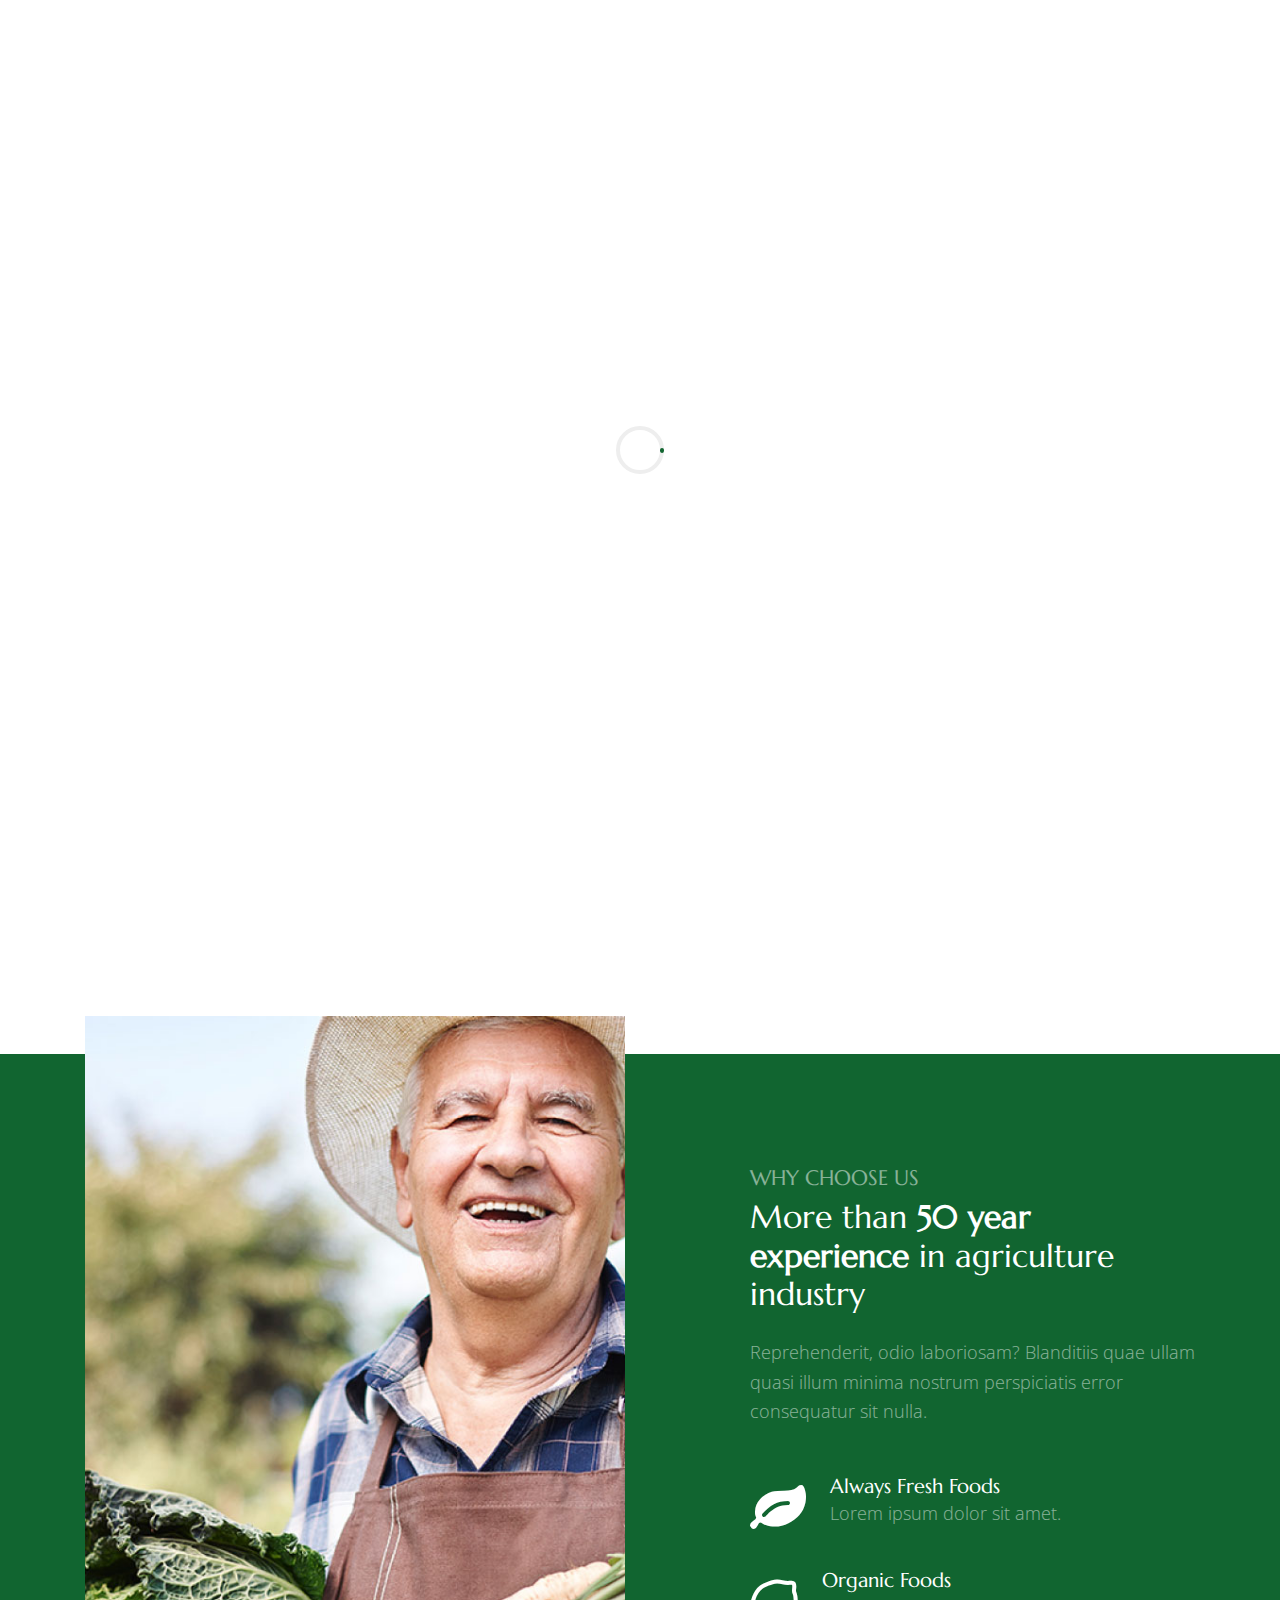
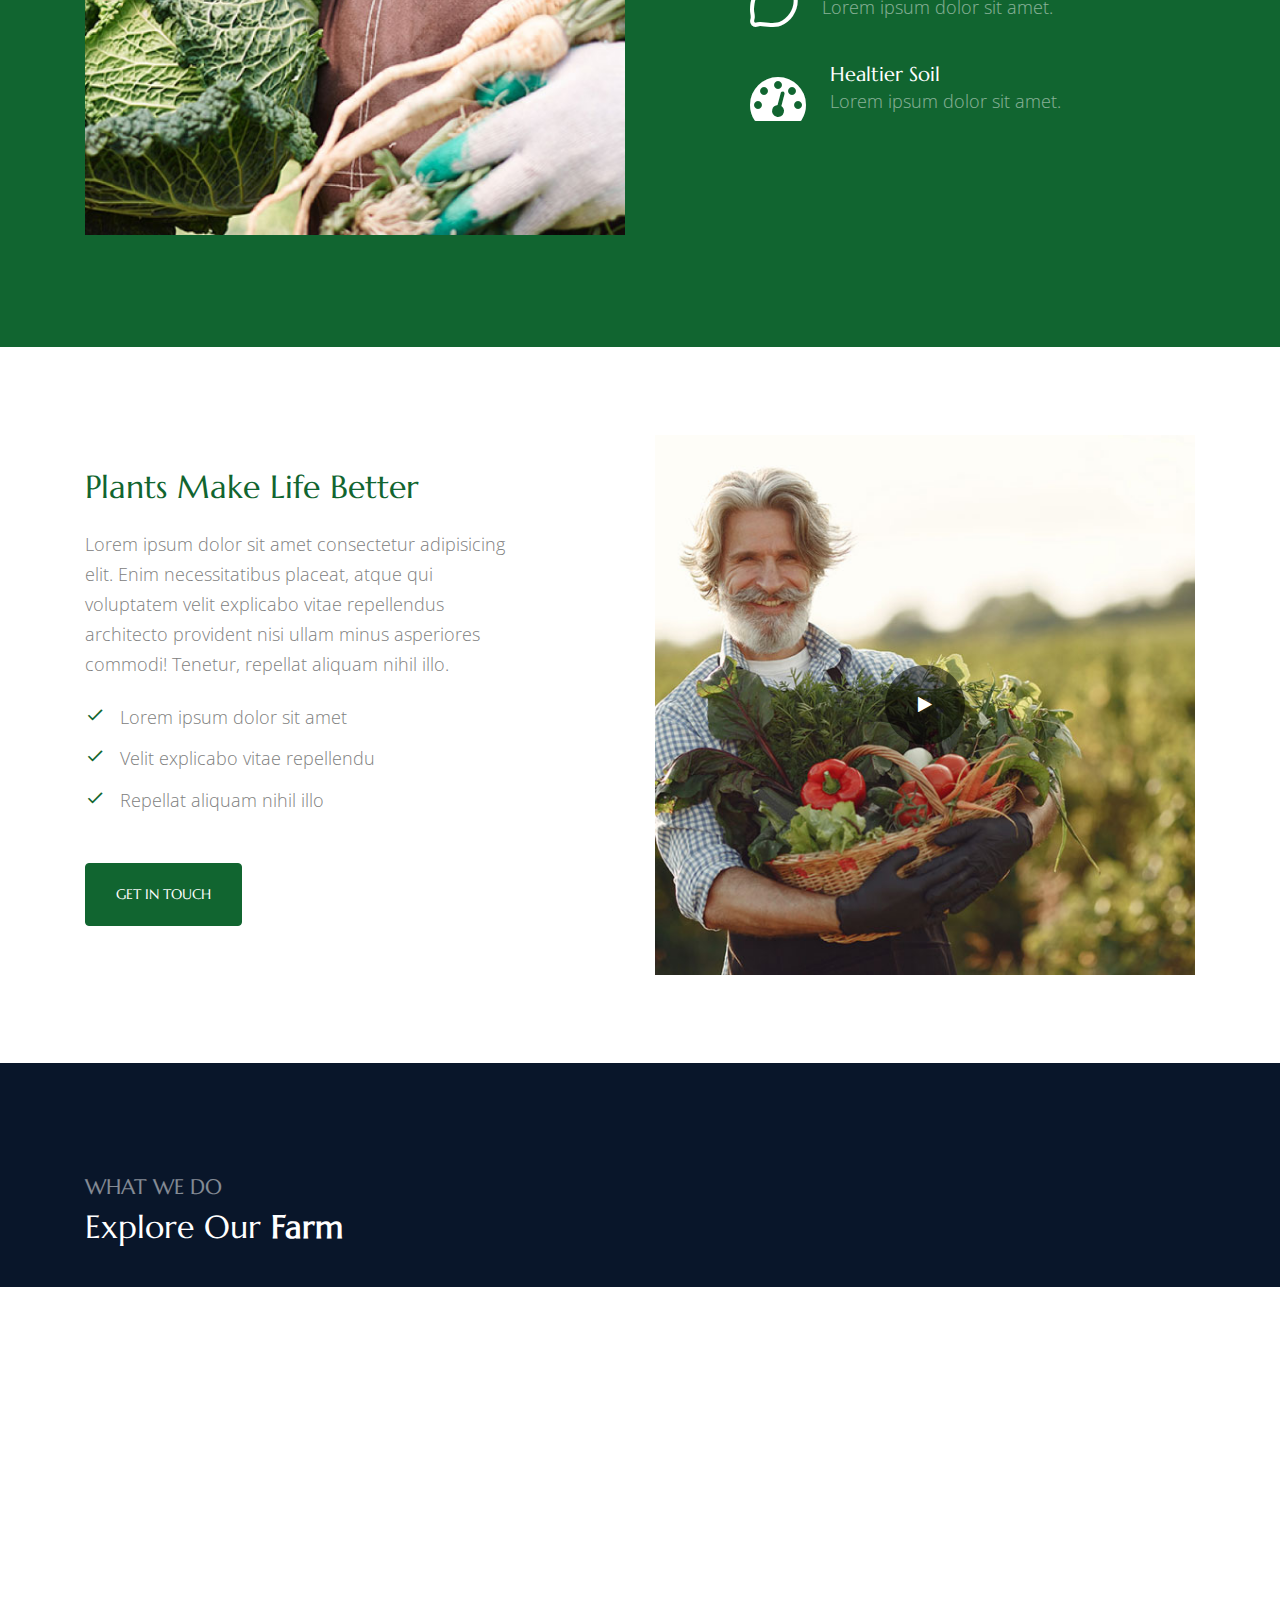
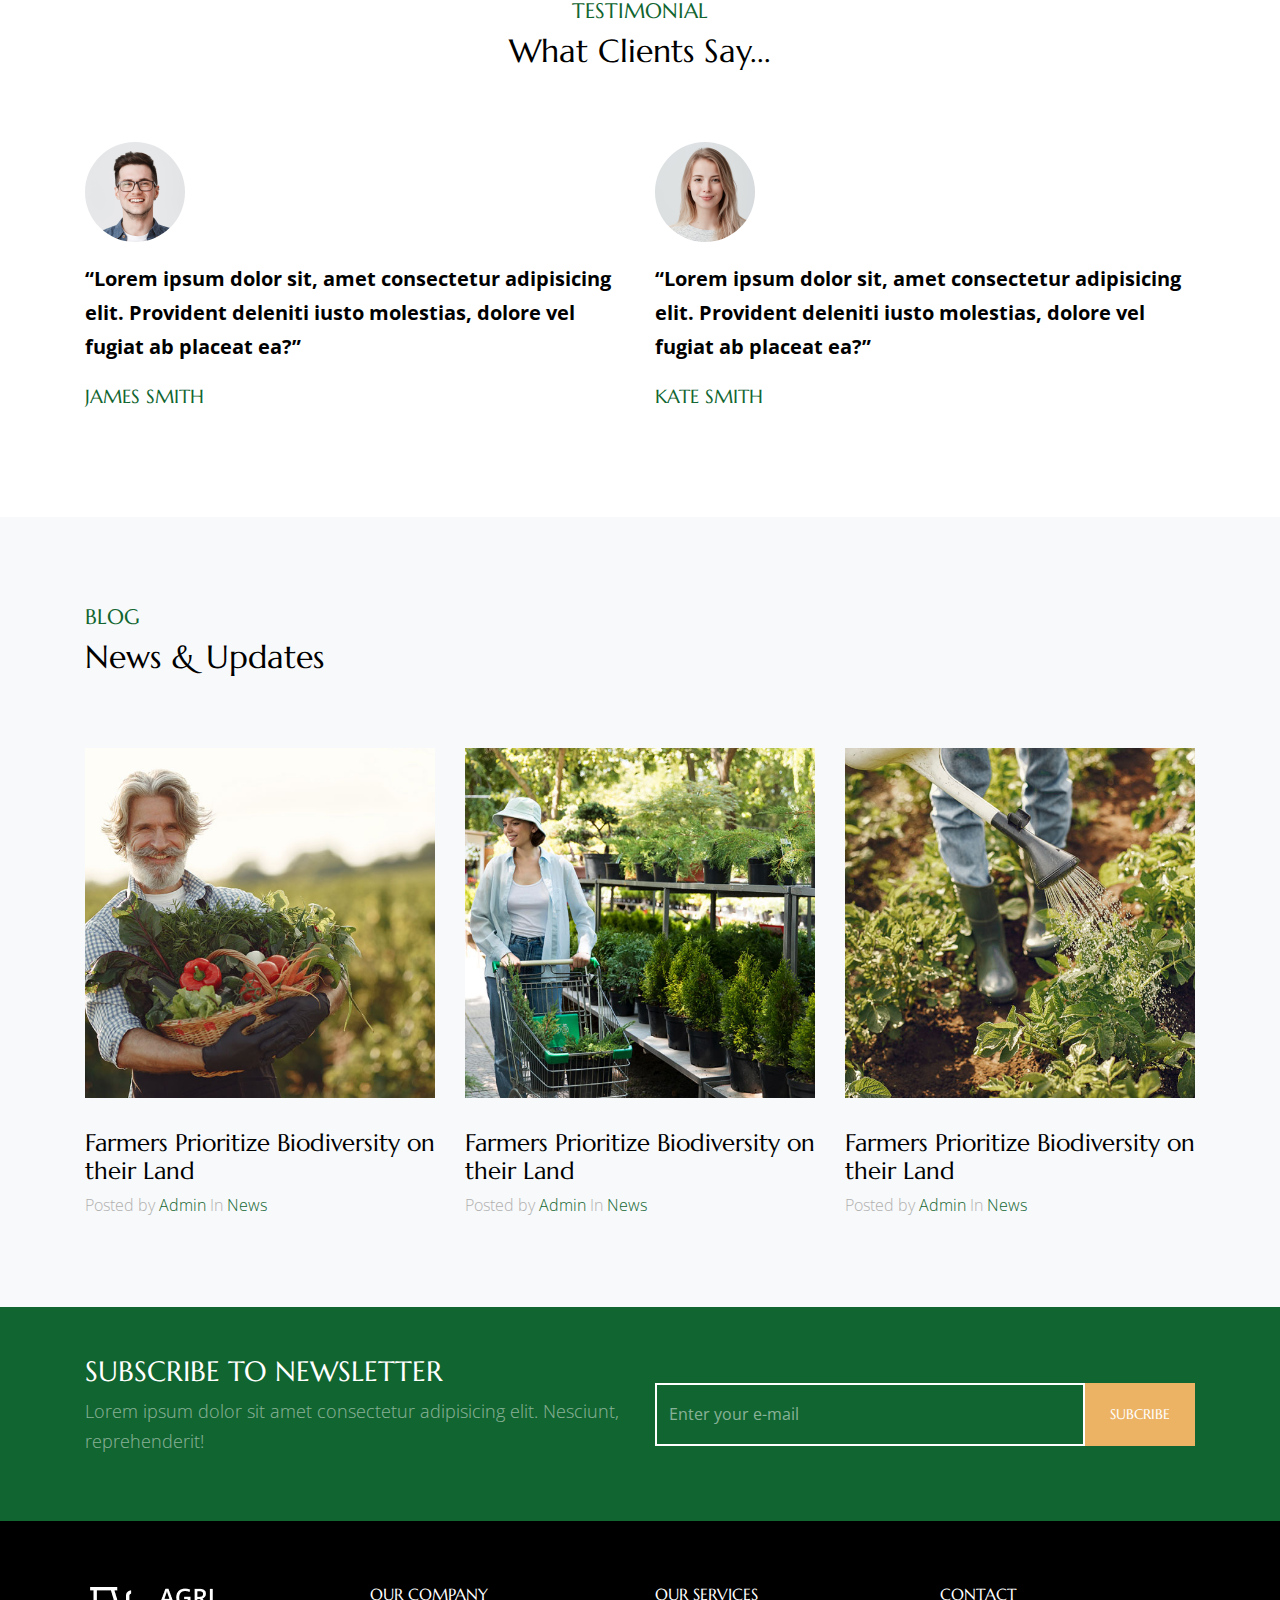
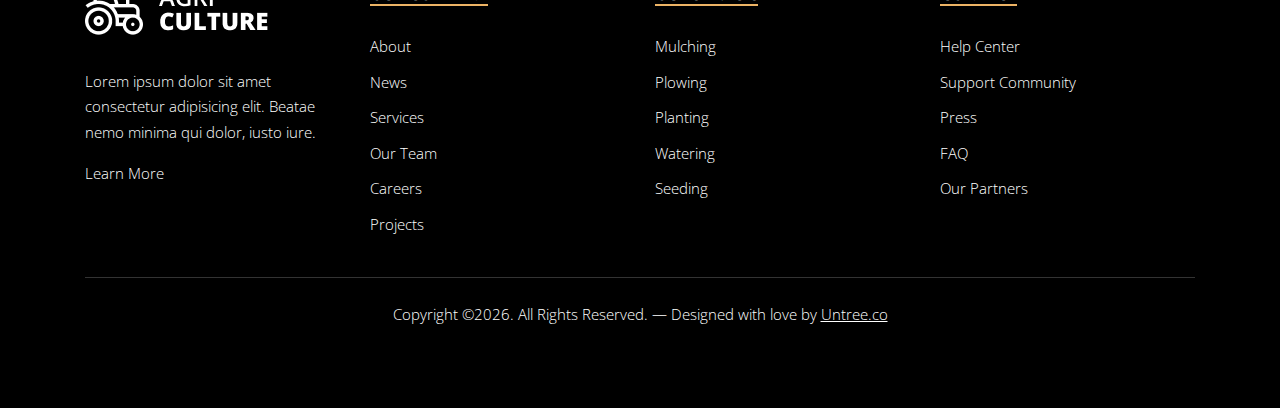
==== index.html @ 8add6efe "Add files via upload" ====
<!-- /*
* Template Name: Agriculture
* Template Author: Untree.co
* Tempalte URI: https://untree.co/
* License: https://creativecommons.org/licenses/by/3.0/
*/ -->
<!doctype html>
<html lang="en">
<head>
  <meta charset="utf-8">
  <meta name="viewport" content="width=device-width, initial-scale=1, shrink-to-fit=no">
  <meta name="author" content="Untree.co">
  <link rel="shortcut icon" href="favicon.png">

  <meta name="description" content="" />
  <meta name="keywords" content="bootstrap, bootstrap4" />


  <link rel="preconnect" href="https://fonts.googleapis.com">
  <link rel="preconnect" href="https://fonts.gstatic.com" crossorigin>
  <link href="https://fonts.googleapis.com/css2?family=Marcellus&family=Open+Sans&display=swap" rel="stylesheet">


  <link rel="stylesheet" href="fonts/icomoon/style.css">

  <link rel="stylesheet" href="css/bootstrap.min.css">
  <link rel="stylesheet" href="css/jquery-ui.css">
  <link rel="stylesheet" href="css/owl.carousel.min.css">
  <link rel="stylesheet" href="css/owl.theme.default.min.css">
  <link rel="stylesheet" href="css/owl.theme.default.min.css">

  <link rel="stylesheet" href="css/jquery.fancybox.min.css">

  <link rel="stylesheet" href="css/bootstrap-datepicker.css">

  <link rel="stylesheet" href="fonts/flaticon/font/flaticon.css">

  <link rel="stylesheet" href="css/aos.css">
  <link href="css/jquery.mb.YTPlayer.min.css" media="all" rel="stylesheet" type="text/css">

  <link rel="stylesheet" href="css/style.css">

  <title>Agriculture Free Bootstrap Template by Untree.co</title>

</head>

<body data-spy="scroll" data-target=".site-navbar-target" data-offset="300">

  <div class="site-wrap">

    <div class="site-mobile-menu site-navbar-target">
      <div class="site-mobile-menu-header">
        <div class="site-mobile-menu-close mt-3">
          <span class="icon-close2 js-menu-toggle"></span>
        </div>
      </div>
      <div class="site-mobile-menu-body"></div>
    </div>


    
    <div class="header-top bg-light">
      <div class="container">
        <div class="row align-items-center">
          <div class="col-6 col-lg-3">
            <a href="index.html" class="logo">
              <img src="images/logo.png" alt="Image" class="img-fluid">
            </a>
          </div>
          <div class="col-lg-3 d-none d-lg-block">

            <div class="quick-contact-icons d-flex align-items-center">
              <div class="icon align-self-center mt-3">
                <span class="icon-room text-primary"></span>
              </div>
              <div class="text">
                <span class="h4 d-block">San Francisco</span>
                <span class="caption-text">Mountain View, Fake st., CA</span>
              </div>
            </div>

          </div>
          <div class="col-lg-3 d-none d-lg-block">
            <div class="quick-contact-icons d-flex align-items-center">
              <div class="icon align-self-center mt-3">
                <span class="icon-phone text-primary"></span>
              </div>
              <div class="text">
                <span class="h4 d-block">+1 2094 392 4312</span>
                <span class="caption-text">Call us</span>
              </div>
            </div>
          </div>

          <div class="col-lg-3 d-none d-lg-block">
            <div class="quick-contact-icons d-flex align-items-center">
              <div class="icon align-self-center mt-3">
                <span class="icon-envelope text-primary"></span>
              </div>
              <div class="text">
                <span class="h4 d-block">info@gmail.com</span>
                <span class="caption-text">Email us</span>
              </div>
            </div>
          </div>

          <div class="col-6 d-block d-lg-none text-right">
            <a href="#" class="d-inline-block d-lg-none site-menu-toggle js-menu-toggle text-black"><span
              class="icon-menu h3"></span></a>
            </div>
          </div>
        </div>



        <div class="site-navbar py-2 js-sticky-header site-navbar-target d-none pl-0 d-lg-block" role="banner">

          <div class="container">
            <div class="d-flex align-items-center">

              <div class="mx-auto">
                <nav class="site-navigation position-relative text-right" role="navigation">
                  <ul class="site-menu main-menu js-clone-nav mr-auto d-none pl-0 d-lg-block">
                    <li class="active">
                      <a href="index.html" class="nav-link text-left">Home</a>
                    </li>
                    <li>
                      <a href="about.html" class="nav-link text-left">About Us</a>
                    </li>
                    <li>
                      <a href="services.html" class="nav-link text-left">Our Services</a>
                    </li>
                    <li>
                      <a href="testimonials.html" class="nav-link text-left">Testimonials</a>
                    </li>
                    <li><a href="blog.html" class="nav-link text-left">Blog</a></li>
                    <li>
                      <a href="contact.html" class="nav-link text-left">Contact</a>
                    </li>
                  </ul>                                                                                                                                                                                                                                                                                          
                </nav>

              </div>

            </div>
          </div>

        </div>

      </div>

      <div class="hero-slide owl-carousel site-blocks-cover">
        <div class="intro-section" style="background-image: url('images/hero_1.jpg');">
          <div class="container">
            <div class="row align-items-center">
              <div class="col-lg-7 justify-content-center mx-auto text-center" data-aos="fade-up">
                <h1>Farming is the best solution of worlds starvation</h1>
              </div>
            </div>
          </div>
        </div>

        <div class="intro-section" style="background-image: url('images/hero_2.jpg');">
          <div class="container">
            <div class="row align-items-center">
              <div class="col-lg-7 justify-content-center mx-auto text-center" data-aos="fade-up">
                <span class="d-block"></span>
                <h1>Organic vegetables is good for health</h1>
              </div>
            </div>
          </div>
        </div>

        <div class="intro-section" style="background-image: url('images/hero_3.jpg');">
          <div class="container">
            <div class="row align-items-center">
              <div class="col-lg-7 justify-content-center mx-auto text-center" data-aos="fade-up">
                <span class="d-block"></span>
                <h1>Providing Fresh Produce Every Single Day</h1>
              </div>
            </div>
          </div>
        </div>

        <div class="intro-section" style="background-image: url('images/hero_4.jpg');">
          <div class="container">
            <div class="row align-items-center">
              <div class="col-lg-7 justify-content-center mx-auto text-center" data-aos="fade-up">
                <span class="d-block"></span>
                <h1>Farming as a Passion</h1>
              </div>
            </div>
          </div>
        </div>

        <div class="intro-section" style="background-image: url('images/hero_5.jpg');">
          <div class="container">
            <div class="row align-items-center">
              <div class="col-lg-7 justify-content-center mx-auto text-center" data-aos="fade-up">
                <span class="d-block"></span>
                <h1>Good Food For All</h1>
              </div>
            </div>
          </div>
        </div>

        <div class="intro-section" style="background-image: url('images/hero_6.jpg');">
          <div class="container">
            <div class="row align-items-center">
              <div class="col-lg-7 justify-content-center mx-auto text-center" data-aos="fade-up">
                <span class="d-block"></span>
                <h1>Plants Make Life Better</h1>
              </div>
            </div>
          </div>
        </div>

      </div>
      <!-- END slider -->


      <div class="site-section services-1-wrap">
        <div class="container">
          <div class="row mb-5 justify-content-center text-center">
            <div class="col-lg-7">
              <h3 class="section-subtitle">Services</h3>
              <h2 class="section-title mb-4 text-black">Providing Fresh Produce Every Single Day</h2>
            </div>
          </div>
          <div class="row no-gutters">
            <div class="col-lg-3 col-md-6">
              <div class="service-1">
                <span class="number">01</span>
                <div class="service-1-icon">
                  <img src="images/icon-1.png" alt="Image" class="img-fluid">
                </div>
                <div class="service-1-content">
                  <h3 class="service-heading">Planting</h3>
                  <p>Gravida sodales condimentum pellen tesq accumsan orci quam sagittis sapie</p>
                </div>
              </div>
            </div>
            <div class="col-lg-3 col-md-6">
              <div class="service-1">
                <span class="number">02</span>
                <div class="service-1-icon">
                  <img src="images/icon-2.png" alt="Image" class="img-fluid">
                </div>
                <div class="service-1-content">
                  <h3 class="service-heading">Mulching</h3>
                  <p>Gravida sodales condimentum pellen tesq accumsan orci quam sagittis sapie</p>
                </div>
              </div>
            </div>
            <div class="col-lg-3 col-md-6">
              <div class="service-1">
                <span class="number">03</span>
                <div class="service-1-icon">
                  <img src="images/icon-3.png" alt="Image" class="img-fluid">
                </div>
                <div class="service-1-content">
                  <h3 class="service-heading">Plowing</h3>
                  <p>Gravida sodales condimentum pellen tesq accumsan orci quam sagittis sapie</p>
                </div>
              </div>
            </div>
            <div class="col-lg-3 col-md-6">
              <div class="service-1">
                <span class="number">04</span>
                <div class="service-1-icon">
                  <img src="images/icon-4.png" alt="Image" class="img-fluid">
                </div>
                <div class="service-1-content">
                  <h3 class="service-heading">Mowing</h3>
                  <p>Gravida sodales condimentum pellen tesq accumsan orci quam sagittis sapie</p>
                </div>
              </div>
            </div>

            <div class="col-lg-3 col-md-6">
              <div class="service-1">
                <span class="number">05</span>
                <div class="service-1-icon">
                  <img src="images/icon-5.png" alt="Image" class="img-fluid">
                </div>
                <div class="service-1-content">
                  <h3 class="service-heading">Seeding</h3>
                  <p>Gravida sodales condimentum pellen tesq accumsan orci quam sagittis sapie</p>
                </div>
              </div>
            </div>
            <div class="col-lg-3 col-md-6">
              <div class="service-1">
                <span class="number">06</span>
                <div class="service-1-icon">
                  <img src="images/icon-6.png" alt="Image" class="img-fluid">
                </div>
                <div class="service-1-content">
                  <h3 class="service-heading">Fresh Vegetables</h3>
                  <p>Gravida sodales condimentum pellen tesq accumsan orci quam sagittis sapie</p>
                </div>
              </div>
            </div>
            <div class="col-lg-3 col-md-6">
              <div class="service-1">
                <span class="number">07</span>
                <div class="service-1-icon">
                  <img src="images/icon-7.png" alt="Image" class="img-fluid">
                </div>
                <div class="service-1-content">
                  <h3 class="service-heading">Watering</h3>
                  <p>Gravida sodales condimentum pellen tesq accumsan orci quam sagittis sapie</p>
                </div>
              </div>
            </div>
            <div class="col-lg-3 col-md-6">
              <div class="service-1">
                <span class="number">08</span>
                <div class="service-1-icon">
                  <img src="images/icon-8.png" alt="Image" class="img-fluid">
                </div>
                <div class="service-1-content">
                  <h3 class="service-heading">Vegetable selling</h3>
                  <p>Gravida sodales condimentum pellen tesq accumsan orci quam sagittis sapie</p>
                </div>
              </div>
            </div>

          </div>
        </div>
      </div>
      <!-- END services -->

      <div class="site-section pb-0">
        <div class="block-2">
          <div class="container">
            <div class="row">
              <div class="col-lg-6 mb-4 mb-lg-0">
                <img src="images/img_long_5.jpg" alt="Image " class="img-fluid img-overlap">
              </div>
              <div class="col-lg-5 ml-auto">
                <h3 class="section-subtitle text-white opacity-50">Why Choose Us</h3>
                <h2 class="section-title mb-4">More than <strong>50 year experience</strong> in agriculture industry</h2>
                <p class="opacity-50">Reprehenderit, odio laboriosam? Blanditiis quae ullam quasi illum minima nostrum perspiciatis error consequatur sit nulla.</p>

                <div class="row my-5">
                  <div class="col-lg-12 d-flex align-items-start mb-4">
                    <span class="icon-leaf mr-4 display-4"></span>
                    <div>
                      <h4 class="m-0 h5 text-white">Always Fresh Foods</h4>
                      <p class="text-white opacity-50">Lorem ipsum dolor sit amet.</p>
                    </div>
                  </div>
                  <div class="col-lg-12 d-flex align-items-start mb-4">
                    <span class="icon-lemon-o mr-4 display-4"></span>
                    <div>
                      <h4 class="m-0 h5 text-white">Organic Foods</h4>
                      <p class="text-white opacity-50">Lorem ipsum dolor sit amet.</p>
                    </div>
                  </div>
                  <div class="col-lg-12 d-flex align-items-start">
                    <span class="icon-dashboard mr-4 display-4"></span>
                    <div>
                      <h4 class="m-0 h5 text-white">Healtier Soil</h4>
                      <p class="text-white opacity-50">Lorem ipsum dolor sit amet.</p>
                    </div>
                  </div>



                </div>


              </div>
            </div>
          </div>
        </div>
      </div>
      <!-- END block-2 -->


      <div class="site-section">
        <div class="container">
          <div class="row justify-content-between align-items-center">
            <div class="col-lg-6 order-lg-2 mb-4 mb-lg-0">
              <a data-fancybox href="https://www.youtube.com/watch?v=_sI_Ps7JSEk" class="video-1">
                <span class="play"><span class=" icon-play"></span></span>
                <img src="images/img_sq_1.jpg" alt="Image" class="img-fluid">
              </a>
            </div>
            <div class="col-lg-5 order-lg-1">
              <h2 class="text-primary mb-4">Plants Make Life Better</h2>
              <p class="mb-4">Lorem ipsum dolor sit amet consectetur adipisicing elit. Enim necessitatibus placeat, atque qui voluptatem velit explicabo vitae repellendus architecto provident nisi ullam minus asperiores commodi! Tenetur, repellat aliquam nihil illo.</p>
              <ul class="list-unstyled ul-check primary">
                <li>Lorem ipsum dolor sit amet</li>
                <li>Velit explicabo vitae repellendu</li>
                <li>Repellat aliquam nihil illo</li>
              </ul>
              <p><a href="contact.html" class="btn btn-primary">Get in touch</a></p>
            </div>
          </div>
        </div>
      </div>

      <div class="site-section block-3">
        <div class="container">

          <div class="mb-5">
            <h3 class="section-subtitle text-white opacity-50">What we do</h3>
            <h2 class="section-title mb-4">Explore Our <strong>Farm</strong></h2>
          </div>

          <div class="projects-carousel-wrap">
            <div class="owl-carousel owl-slide-3">
              <div class="project-item">
                <div class="project-item-contents">
                  <a href="#">
                    <span class="project-item-category">We do</span>
                    <h2 class="project-item-title">
                      Planting
                    </h2>
                  </a>
                </div>
                <img src="images/img_sq_1.jpg" alt="Image" class="img-fluid">
              </div>
              <div class="project-item">
                <div class="project-item-contents">
                  <a href="#">
                    <span class="project-item-category">We do</span>
                    <h2 class="project-item-title">
                      Mulching
                    </h2>
                  </a>
                </div>
                <img src="images/img_sq_3.jpg" alt="Image" class="img-fluid">
              </div>
              <div class="project-item">
                <div class="project-item-contents">
                  <a href="#">
                    <span class="project-item-category">We do</span>
                    <h2 class="project-item-title">
                      Watering
                    </h2>
                  </a>
                </div>
                <img src="images/img_sq_8.jpg" alt="Image" class="img-fluid">
              </div>
              <div class="project-item">
                <div class="project-item-contents">
                  <a href="#">
                    <span class="project-item-category">We do</span>
                    <h2 class="project-item-title">
                      Fertilizing
                    </h2>
                  </a>
                </div>
                <img src="images/img_sq_4.jpg" alt="Image" class="img-fluid">
              </div>

              <div class="project-item">
                <div class="project-item-contents">
                  <a href="#">
                    <span class="project-item-category">We do</span>
                    <h2 class="project-item-title">
                      Harvesting
                    </h2>
                  </a>
                </div>
                <img src="images/img_sq_5.jpg" alt="Image" class="img-fluid">
              </div>
              <div class="project-item">
                <div class="project-item-contents">
                  <a href="#">
                    <span class="project-item-category">We do</span>
                    <h2 class="project-item-title">
                      Mowing
                    </h2>
                  </a>
                </div>
                <img src="images/img_sq_6.jpg" alt="Image" class="img-fluid">
              </div>
              <div class="project-item">
                <div class="project-item-contents">
                  <a href="#">
                    <span class="project-item-category">We do</span>
                    <h2 class="project-item-title">
                      Seeding Plants
                    </h2>
                  </a>
                </div>
                <img src="images/img_sq_8.jpg" alt="Image" class="img-fluid">
              </div>


            </div>
          </div>

        </div>
      </div>



      <div class="site-section testimonial-wrap">
        <div class="container">
          <div class="row justify-content-center">
            <div class="col-12 mb-5 text-center">
              <h3 class="section-subtitle">Testimonial</h3>
              <h2 class="section-title text-black mb-4">What Clients Say...</h2>
            </div>
          </div>

          <div class="row">
            <div class="col-md-6 mb-4 mb-md-0">
              <div class="testimonial">
                <img src="images/person_3.jpg" alt="">
                <blockquote>
                  <p>&ldquo;Lorem ipsum dolor sit, amet consectetur adipisicing elit. Provident deleniti iusto molestias, dolore vel fugiat ab placeat ea?&rdquo;</p>
                </blockquote>
                <p class="client-name">James Smith</p>
              </div>
            </div>
            <div class="col-md-6 mb-4 mb-md-0">
              <div class="testimonial">
                <img src="images/person_4.jpg" alt="">
                <blockquote>
                  <p>&ldquo;Lorem ipsum dolor sit, amet consectetur adipisicing elit. Provident deleniti iusto molestias, dolore vel fugiat ab placeat ea?&rdquo;</p>
                </blockquote>
                <p class="client-name">Kate Smith</p>
              </div>
            </div>
          </div>
        </div>
      </div>



      <div class="site-section bg-light">
        <div class="container">
          <div class="row justify-content-center">
            <div class="col-12 mb-5 text-left">
              <h3 class="section-subtitle">Blog</h3>
              <h2 class="section-title text-black mb-4">News &amp; Updates</h2>
            </div>
          </div>
          <div class="row">
            <div class="col-md-6 mb-4 mb-lg-0 col-lg-4">
              <div class="blog-entry">
                <a href="#" class="img-link">
                  <img src="images/img_sq_1.jpg" alt="Image" class="img-fluid">
                </a>
                <div class="blog-entry-contents">
                  <h3><a href="#">Farmers Prioritize Biodiversity on their Land</a></h3>
                  <div class="meta">Posted by <a href="#">Admin</a> In <a href="#">News</a></div>
                </div>
              </div>
            </div>
            <div class="col-md-6 mb-4 mb-lg-0 col-lg-4">
              <div class="blog-entry">
                <a href="#" class="img-link">
                  <img src="images/img_sq_3.jpg" alt="Image" class="img-fluid">
                </a>
                <div class="blog-entry-contents">
                  <h3><a href="#">Farmers Prioritize Biodiversity on their Land</a></h3>
                  <div class="meta">Posted by <a href="#">Admin</a> In <a href="#">News</a></div>
                </div>
              </div>
            </div>
            <div class="col-md-6 mb-4 mb-lg-0 col-lg-4">
              <div class="blog-entry">
                <a href="#" class="img-link">
                  <img src="images/img_sq_4.jpg" alt="Image" class="img-fluid">
                </a>
                <div class="blog-entry-contents">
                  <h3><a href="#">Farmers Prioritize Biodiversity on their Land</a></h3>
                  <div class="meta">Posted by <a href="#">Admin</a> In <a href="#">News</a></div>
                </div>
              </div>
            </div>
          </div>
        </div>
      </div>


      <div class="py-5 bg-primary block-4">
        <div class="container">
          <div class="row align-items-center">
            <div class="col-lg-6">
              <h3 class="text-white">Subscribe To Newsletter</h3>
              <p class="opacity-50">Lorem ipsum dolor sit amet consectetur adipisicing elit. Nesciunt, reprehenderit!</p>
            </div>
            <div class="col-lg-6">
              <form action="#" class="form-subscribe d-flex align-items-stretch">
                <input type="email" class="form-control h-100" placeholder="Enter your e-mail">
                <input type="submit" class="btn btn-secondary px-4" value="Subcribe">
              </form>
            </div>
          </div>
        </div>
      </div>

      <div class="footer">
        <div class="container">
          <div class="row mb-4">
            <div class="col-lg-3">
              <p class="mb-4"><img src="images/logo-light.png" alt="Image" class="img-fluid"></p>
              <p>Lorem ipsum dolor sit amet consectetur adipisicing elit. Beatae nemo minima qui dolor, iusto iure.</p>  
              <p><a href="#">Learn More</a></p>
            </div>
            <div class="col-lg-3">
              <h3 class="footer-heading"><span>Our Company</span></h3>
              <ul class="list-unstyled">
                <li><a href="#">About</a></li>
                <li><a href="#">News</a></li>
                <li><a href="#">Services</a></li>
                <li><a href="#">Our Team</a></li>
                <li><a href="#">Careers</a></li>
                <li><a href="#">Projects</a></li>
              </ul>
            </div>
            <div class="col-lg-3">
              <h3 class="footer-heading"><span>Our Services</span></h3>
              <ul class="list-unstyled">
                <li><a href="#">Mulching</a></li>
                <li><a href="#">Plowing</a></li>
                <li><a href="#">Planting</a></li>
                <li><a href="#">Watering</a></li>
                <li><a href="#">Seeding</a></li>
              </ul>
            </div>
            <div class="col-lg-3">
              <h3 class="footer-heading"><span>Contact</span></h3>
              <ul class="list-unstyled">
                <li><a href="#">Help Center</a></li>
                <li><a href="#">Support Community</a></li>
                <li><a href="#">Press</a></li>
                <li><a href="#">FAQ</a></li>
                <li><a href="#">Our Partners</a></li>
              </ul>
            </div>
          </div>

          <div class="row">
            <div class="col-12">
              <div class="copyright border-top pt-4">
                <p>Copyright &copy;<script>document.write(new Date().getFullYear());</script>. All Rights Reserved. &mdash; Designed with love by <a href="https://untree.co">Untree.co</a> <!-- License information: https://untree.co/license/ -->
                </p>
              </div>
            </div>
          </div>
        </div>
      </div>


    </div>
    <!-- .site-wrap -->


    <!-- loader -->
    <div id="loader" class="show fullscreen"><svg class="circular" width="48px" height="48px"><circle class="path-bg" cx="24" cy="24" r="22" fill="none" stroke-width="4" stroke="#eeeeee"/><circle class="path" cx="24" cy="24" r="22" fill="none" stroke-width="4" stroke-miterlimit="10" stroke="#116530"/></svg></div>

    <script src="js/jquery-3.3.1.min.js"></script>
    <script src="js/jquery-migrate-3.0.1.min.js"></script>
    <script src="js/jquery-ui.js"></script>
    <script src="js/popper.min.js"></script>
    <script src="js/bootstrap.min.js"></script>
    <script src="js/owl.carousel.min.js"></script>
    <script src="js/jquery.stellar.min.js"></script>
    <script src="js/jquery.countdown.min.js"></script>
    <script src="js/bootstrap-datepicker.min.js"></script>
    <script src="js/jquery.easing.1.3.js"></script>
    <script src="js/aos.js"></script>
    <script src="js/jquery.fancybox.min.js"></script>
    <script src="js/jquery.sticky.js"></script>
    <script src="js/jquery.mb.YTPlayer.min.js"></script>




    <script src="js/main.js"></script>

    
  </body>

  </html>
---- fonts/icomoon/style.css ----
@font-face {
  font-family: 'icomoon';
  src:  url('fonts/icomoon.eot?10si43');
  src:  url('fonts/icomoon.eot?10si43#iefix') format('embedded-opentype'),
    url('fonts/icomoon.ttf?10si43') format('truetype'),
    url('fonts/icomoon.woff?10si43') format('woff'),
    url('fonts/icomoon.svg?10si43#icomoon') format('svg');
  font-weight: normal;
  font-style: normal;
}

[class^="icon-"], [class*=" icon-"] {
  /* use !important to prevent issues with browser extensions that change fonts */
  font-family: 'icomoon' !important;
  speak: none;
  font-style: normal;
  font-weight: normal;
  font-variant: normal;
  text-transform: none;
  line-height: 1;

  /* Better Font Rendering =========== */
  -webkit-font-smoothing: antialiased;
  -moz-osx-font-smoothing: grayscale;
}

.icon-asterisk:before {
  content: "\f069";
}
.icon-plus:before {
  content: "\f067";
}
.icon-question:before {
  content: "\f128";
}
.icon-minus:before {
  content: "\f068";
}
.icon-glass:before {
  content: "\f000";
}
.icon-music:before {
  content: "\f001";
}
.icon-search:before {
  content: "\f002";
}
.icon-envelope-o:before {
  content: "\f003";
}
.icon-heart:before {
  content: "\f004";
}
.icon-star:before {
  content: "\f005";
}
.icon-star-o:before {
  content: "\f006";
}
.icon-user:before {
  content: "\f007";
}
.icon-film:before {
  content: "\f008";
}
.icon-th-large:before {
  content: "\f009";
}
.icon-th:before {
  content: "\f00a";
}
.icon-th-list:before {
  content: "\f00b";
}
.icon-check:before {
  content: "\f00c";
}
.icon-close:before {
  content: "\f00d";
}
.icon-remove:before {
  content: "\f00d";
}
.icon-times:before {
  content: "\f00d";
}
.icon-search-plus:before {
  content: "\f00e";
}
.icon-search-minus:before {
  content: "\f010";
}
.icon-power-off:before {
  content: "\f011";
}
.icon-signal:before {
  content: "\f012";
}
.icon-cog:before {
  content: "\f013";
}
.icon-gear:before {
  content: "\f013";
}
.icon-trash-o:before {
  content: "\f014";
}
.icon-home:before {
  content: "\f015";
}
.icon-file-o:before {
  content: "\f016";
}
.icon-clock-o:before {
  content: "\f017";
}
.icon-road:before {
  content: "\f018";
}
.icon-download:before {
  content: "\f019";
}
.icon-arrow-circle-o-down:before {
  content: "\f01a";
}
.icon-arrow-circle-o-up:before {
  content: "\f01b";
}
.icon-inbox:before {
  content: "\f01c";
}
.icon-play-circle-o:before {
  content: "\f01d";
}
.icon-repeat:before {
  content: "\f01e";
}
.icon-rotate-right:before {
  content: "\f01e";
}
.icon-refresh:before {
  content: "\f021";
}
.icon-list-alt:before {
  content: "\f022";
}
.icon-lock:before {
  content: "\f023";
}
.icon-flag:before {
  content: "\f024";
}
.icon-headphones:before {
  content: "\f025";
}
.icon-volume-off:before {
  content: "\f026";
}
.icon-volume-down:before {
  content: "\f027";
}
.icon-volume-up:before {
  content: "\f028";
}
.icon-qrcode:before {
  content: "\f029";
}
.icon-barcode:before {
  content: "\f02a";
}
.icon-tag:before {
  content: "\f02b";
}
.icon-tags:before {
  content: "\f02c";
}
.icon-book:before {
  content: "\f02d";
}
.icon-bookmark:before {
  content: "\f02e";
}
.icon-print:before {
  content: "\f02f";
}
.icon-camera:before {
  content: "\f030";
}
.icon-font:before {
  content: "\f031";
}
.icon-bold:before {
  content: "\f032";
}
.icon-italic:before {
  content: "\f033";
}
.icon-text-height:before {
  content: "\f034";
}
.icon-text-width:before {
  content: "\f035";
}
.icon-align-left:before {
  content: "\f036";
}
.icon-align-center:before {
  content: "\f037";
}
.icon-align-right:before {
  content: "\f038";
}
.icon-align-justify:before {
  content: "\f039";
}
.icon-list:before {
  content: "\f03a";
}
.icon-dedent:before {
  content: "\f03b";
}
.icon-outdent:before {
  content: "\f03b";
}
.icon-indent:before {
  content: "\f03c";
}
.icon-video-camera:before {
  content: "\f03d";
}
.icon-image:before {
  content: "\f03e";
}
.icon-photo:before {
  content: "\f03e";
}
.icon-picture-o:before {
  content: "\f03e";
}
.icon-pencil:before {
  content: "\f040";
}
.icon-map-marker:before {
  content: "\f041";
}
.icon-adjust:before {
  content: "\f042";
}
.icon-tint:before {
  content: "\f043";
}
.icon-edit:before {
  content: "\f044";
}
.icon-pencil-square-o:before {
  content: "\f044";
}
.icon-share-square-o:before {
  content: "\f045";
}
.icon-check-square-o:before {
  content: "\f046";
}
.icon-arrows:before {
  content: "\f047";
}
.icon-step-backward:before {
  content: "\f048";
}
.icon-fast-backward:before {
  content: "\f049";
}
.icon-backward:before {
  content: "\f04a";
}
.icon-play:before {
  content: "\f04b";
}
.icon-pause:before {
  content: "\f04c";
}
.icon-stop:before {
  content: "\f04d";
}
.icon-forward:before {
  content: "\f04e";
}
.icon-fast-forward:before {
  content: "\f050";
}
.icon-step-forward:before {
  content: "\f051";
}
.icon-eject:before {
  content: "\f052";
}
.icon-chevron-left:before {
  content: "\f053";
}
.icon-chevron-right:before {
  content: "\f054";
}
.icon-plus-circle:before {
  content: "\f055";
}
.icon-minus-circle:before {
  content: "\f056";
}
.icon-times-circle:before {
  content: "\f057";
}
.icon-check-circle:before {
  content: "\f058";
}
.icon-question-circle:before {
  content: "\f059";
}
.icon-info-circle:before {
  content: "\f05a";
}
.icon-crosshairs:before {
  content: "\f05b";
}
.icon-times-circle-o:before {
  content: "\f05c";
}
.icon-check-circle-o:before {
  content: "\f05d";
}
.icon-ban:before {
  content: "\f05e";
}
.icon-arrow-left:before {
  content: "\f060";
}
.icon-arrow-right:before {
  content: "\f061";
}
.icon-arrow-up:before {
  content: "\f062";
}
.icon-arrow-down:before {
  content: "\f063";
}
.icon-mail-forward:before {
  content: "\f064";
}
.icon-share:before {
  content: "\f064";
}
.icon-expand:before {
  content: "\f065";
}
.icon-compress:before {
  content: "\f066";
}
.icon-exclamation-circle:before {
  content: "\f06a";
}
.icon-gift:before {
  content: "\f06b";
}
.icon-leaf:before {
  content: "\f06c";
}
.icon-fire:before {
  content: "\f06d";
}
.icon-eye:before {
  content: "\f06e";
}
.icon-eye-slash:before {
  content: "\f070";
}
.icon-exclamation-triangle:before {
  content: "\f071";
}
.icon-warning:before {
  content: "\f071";
}
.icon-plane:before {
  content: "\f072";
}
.icon-calendar:before {
  content: "\f073";
}
.icon-random:before {
  content: "\f074";
}
.icon-comment:before {
  content: "\f075";
}
.icon-magnet:before {
  content: "\f076";
}
.icon-chevron-up:before {
  content: "\f077";
}
.icon-chevron-down:before {
  content: "\f078";
}
.icon-retweet:before {
  content: "\f079";
}
.icon-shopping-cart:before {
  content: "\f07a";
}
.icon-folder:before {
  content: "\f07b";
}
.icon-folder-open:before {
  content: "\f07c";
}
.icon-arrows-v:before {
  content: "\f07d";
}
.icon-arrows-h:before {
  content: "\f07e";
}
.icon-bar-chart:before {
  content: "\f080";
}
.icon-bar-chart-o:before {
  content: "\f080";
}
.icon-twitter-square:before {
  content: "\f081";
}
.icon-facebook-square:before {
  content: "\f082";
}
.icon-camera-retro:before {
  content: "\f083";
}
.icon-key:before {
  content: "\f084";
}
.icon-cogs:before {
  content: "\f085";
}
.icon-gears:before {
  content: "\f085";
}
.icon-comments:before {
  content: "\f086";
}
.icon-thumbs-o-up:before {
  content: "\f087";
}
.icon-thumbs-o-down:before {
  content: "\f088";
}
.icon-star-half:before {
  content: "\f089";
}
.icon-heart-o:before {
  content: "\f08a";
}
.icon-sign-out:before {
  content: "\f08b";
}
.icon-linkedin-square:before {
  content: "\f08c";
}
.icon-thumb-tack:before {
  content: "\f08d";
}
.icon-external-link:before {
  content: "\f08e";
}
.icon-sign-in:before {
  content: "\f090";
}
.icon-trophy:before {
  content: "\f091";
}
.icon-github-square:before {
  content: "\f092";
}
.icon-upload:before {
  content: "\f093";
}
.icon-lemon-o:before {
  content: "\f094";
}
.icon-phone:before {
  content: "\f095";
}
.icon-square-o:before {
  content: "\f096";
}
.icon-bookmark-o:before {
  content: "\f097";
}
.icon-phone-square:before {
  content: "\f098";
}
.icon-twitter:before {
  content: "\f099";
}
.icon-facebook:before {
  content: "\f09a";
}
.icon-facebook-f:before {
  content: "\f09a";
}
.icon-github:before {
  content: "\f09b";
}
.icon-unlock:before {
  content: "\f09c";
}
.icon-credit-card:before {
  content: "\f09d";
}
.icon-feed:before {
  content: "\f09e";
}
.icon-rss:before {
  content: "\f09e";
}
.icon-hdd-o:before {
  content: "\f0a0";
}
.icon-bullhorn:before {
  content: "\f0a1";
}
.icon-bell-o:before {
  content: "\f0a2";
}
.icon-certificate:before {
  content: "\f0a3";
}
.icon-hand-o-right:before {
  content: "\f0a4";
}
.icon-hand-o-left:before {
  content: "\f0a5";
}
.icon-hand-o-up:before {
  content: "\f0a6";
}
.icon-hand-o-down:before {
  content: "\f0a7";
}
.icon-arrow-circle-left:before {
  content: "\f0a8";
}
.icon-arrow-circle-right:before {
  content: "\f0a9";
}
.icon-arrow-circle-up:before {
  content: "\f0aa";
}
.icon-arrow-circle-down:before {
  content: "\f0ab";
}
.icon-globe:before {
  content: "\f0ac";
}
.icon-wrench:before {
  content: "\f0ad";
}
.icon-tasks:before {
  content: "\f0ae";
}
.icon-filter:before {
  content: "\f0b0";
}
.icon-briefcase:before {
  content: "\f0b1";
}
.icon-arrows-alt:before {
  content: "\f0b2";
}
.icon-group:before {
  content: "\f0c0";
}
.icon-users:before {
  content: "\f0c0";
}
.icon-chain:before {
  content: "\f0c1";
}
.icon-link:before {
  content: "\f0c1";
}
.icon-cloud:before {
  content: "\f0c2";
}
.icon-flask:before {
  content: "\f0c3";
}
.icon-cut:before {
  content: "\f0c4";
}
.icon-scissors:before {
  content: "\f0c4";
}
.icon-copy:before {
  content: "\f0c5";
}
.icon-files-o:before {
  content: "\f0c5";
}
.icon-paperclip:before {
  content: "\f0c6";
}
.icon-floppy-o:before {
  content: "\f0c7";
}
.icon-save:before {
  content: "\f0c7";
}
.icon-square:before {
  content: "\f0c8";
}
.icon-bars:before {
  content: "\f0c9";
}
.icon-navicon:before {
  content: "\f0c9";
}
.icon-reorder:before {
  content: "\f0c9";
}
.icon-list-ul:before {
  content: "\f0ca";
}
.icon-list-ol:before {
  content: "\f0cb";
}
.icon-strikethrough:before {
  content: "\f0cc";
}
.icon-underline:before {
  content: "\f0cd";
}
.icon-table:before {
  content: "\f0ce";
}
.icon-magic:before {
  content: "\f0d0";
}
.icon-truck:before {
  content: "\f0d1";
}
.icon-pinterest:before {
  content: "\f0d2";
}
.icon-pinterest-square:before {
  content: "\f0d3";
}
.icon-google-plus-square:before {
  content: "\f0d4";
}
.icon-google-plus:before {
  content: "\f0d5";
}
.icon-money:before {
  content: "\f0d6";
}
.icon-caret-down:before {
  content: "\f0d7";
}
.icon-caret-up:before {
  content: "\f0d8";
}
.icon-caret-left:before {
  content: "\f0d9";
}
.icon-caret-right:before {
  content: "\f0da";
}
.icon-columns:before {
  content: "\f0db";
}
.icon-sort:before {
  content: "\f0dc";
}
.icon-unsorted:before {
  content: "\f0dc";
}
.icon-sort-desc:before {
  content: "\f0dd";
}
.icon-sort-down:before {
  content: "\f0dd";
}
.icon-sort-asc:before {
  content: "\f0de";
}
.icon-sort-up:before {
  content: "\f0de";
}
.icon-envelope:before {
  content: "\f0e0";
}
.icon-linkedin:before {
  content: "\f0e1";
}
.icon-rotate-left:before {
  content: "\f0e2";
}
.icon-undo:before {
  content: "\f0e2";
}
.icon-gavel:before {
  content: "\f0e3";
}
.icon-legal:before {
  content: "\f0e3";
}
.icon-dashboard:before {
  content: "\f0e4";
}
.icon-tachometer:before {
  content: "\f0e4";
}
.icon-comment-o:before {
  content: "\f0e5";
}
.icon-comments-o:before {
  content: "\f0e6";
}
.icon-bolt:before {
  content: "\f0e7";
}
.icon-flash:before {
  content: "\f0e7";
}
.icon-sitemap:before {
  content: "\f0e8";
}
.icon-umbrella:before {
  content: "\f0e9";
}
.icon-clipboard:before {
  content: "\f0ea";
}
.icon-paste:before {
  content: "\f0ea";
}
.icon-lightbulb-o:before {
  content: "\f0eb";
}
.icon-exchange:before {
  content: "\f0ec";
}
.icon-cloud-download:before {
  content: "\f0ed";
}
.icon-cloud-upload:before {
  content: "\f0ee";
}
.icon-user-md:before {
  content: "\f0f0";
}
.icon-stethoscope:before {
  content: "\f0f1";
}
.icon-suitcase:before {
  content: "\f0f2";
}
.icon-bell:before {
  content: "\f0f3";
}
.icon-coffee:before {
  content: "\f0f4";
}
.icon-cutlery:before {
  content: "\f0f5";
}
.icon-file-text-o:before {
  content: "\f0f6";
}
.icon-building-o:before {
  content: "\f0f7";
}
.icon-hospital-o:before {
  content: "\f0f8";
}
.icon-ambulance:before {
  content: "\f0f9";
}
.icon-medkit:before {
  content: "\f0fa";
}
.icon-fighter-jet:before {
  content: "\f0fb";
}
.icon-beer:before {
  content: "\f0fc";
}
.icon-h-square:before {
  content: "\f0fd";
}
.icon-plus-square:before {
  content: "\f0fe";
}
.icon-angle-double-left:before {
  content: "\f100";
}
.icon-angle-double-right:before {
  content: "\f101";
}
.icon-angle-double-up:before {
  content: "\f102";
}
.icon-angle-double-down:before {
  content: "\f103";
}
.icon-angle-left:before {
  content: "\f104";
}
.icon-angle-right:before {
  content: "\f105";
}
.icon-angle-up:before {
  content: "\f106";
}
.icon-angle-down:before {
  content: "\f107";
}
.icon-desktop:before {
  content: "\f108";
}
.icon-laptop:before {
  content: "\f109";
}
.icon-tablet:before {
  content: "\f10a";
}
.icon-mobile:before {
  content: "\f10b";
}
.icon-mobile-phone:before {
  content: "\f10b";
}
.icon-circle-o:before {
  content: "\f10c";
}
.icon-quote-left:before {
  content: "\f10d";
}
.icon-quote-right:before {
  content: "\f10e";
}
.icon-spinner:before {
  content: "\f110";
}
.icon-circle:before {
  content: "\f111";
}
.icon-mail-reply:before {
  content: "\f112";
}
.icon-reply:before {
  content: "\f112";
}
.icon-github-alt:before {
  content: "\f113";
}
.icon-folder-o:before {
  content: "\f114";
}
.icon-folder-open-o:before {
  content: "\f115";
}
.icon-smile-o:before {
  content: "\f118";
}
.icon-frown-o:before {
  content: "\f119";
}
.icon-meh-o:before {
  content: "\f11a";
}
.icon-gamepad:before {
  content: "\f11b";
}
.icon-keyboard-o:before {
  content: "\f11c";
}
.icon-flag-o:before {
  content: "\f11d";
}
.icon-flag-checkered:before {
  content: "\f11e";
}
.icon-terminal:before {
  content: "\f120";
}
.icon-code:before {
  content: "\f121";
}
.icon-mail-reply-all:before {
  content: "\f122";
}
.icon-reply-all:before {
  content: "\f122";
}
.icon-star-half-empty:before {
  content: "\f123";
}
.icon-star-half-full:before {
  content: "\f123";
}
.icon-star-half-o:before {
  content: "\f123";
}
.icon-location-arrow:before {
  content: "\f124";
}
.icon-crop:before {
  content: "\f125";
}
.icon-code-fork:before {
  content: "\f126";
}
.icon-chain-broken:before {
  content: "\f127";
}
.icon-unlink:before {
  content: "\f127";
}
.icon-info:before {
  content: "\f129";
}
.icon-exclamation:before {
  content: "\f12a";
}
.icon-superscript:before {
  content: "\f12b";
}
.icon-subscript:before {
  content: "\f12c";
}
.icon-eraser:before {
  content: "\f12d";
}
.icon-puzzle-piece:before {
  content: "\f12e";
}
.icon-microphone:before {
  content: "\f130";
}
.icon-microphone-slash:before {
  content: "\f131";
}
.icon-shield:before {
  content: "\f132";
}
.icon-calendar-o:before {
  content: "\f133";
}
.icon-fire-extinguisher:before {
  content: "\f134";
}
.icon-rocket:before {
  content: "\f135";
}
.icon-maxcdn:before {
  content: "\f136";
}
.icon-chevron-circle-left:before {
  content: "\f137";
}
.icon-chevron-circle-right:before {
  content: "\f138";
}
.icon-chevron-circle-up:before {
  content: "\f139";
}
.icon-chevron-circle-down:before {
  content: "\f13a";
}
.icon-html5:before {
  content: "\f13b";
}
.icon-css3:before {
  content: "\f13c";
}
.icon-anchor:before {
  content: "\f13d";
}
.icon-unlock-alt:before {
  content: "\f13e";
}
.icon-bullseye:before {
  content: "\f140";
}
.icon-ellipsis-h:before {
  content: "\f141";
}
.icon-ellipsis-v:before {
  content: "\f142";
}
.icon-rss-square:before {
  content: "\f143";
}
.icon-play-circle:before {
  content: "\f144";
}
.icon-ticket:before {
  content: "\f145";
}
.icon-minus-square:before {
  content: "\f146";
}
.icon-minus-square-o:before {
  content: "\f147";
}
.icon-level-up:before {
  content: "\f148";
}
.icon-level-down:before {
  content: "\f149";
}
.icon-check-square:before {
  content: "\f14a";
}
.icon-pencil-square:before {
  content: "\f14b";
}
.icon-external-link-square:before {
  content: "\f14c";
}
.icon-share-square:before {
  content: "\f14d";
}
.icon-compass:before {
  content: "\f14e";
}
.icon-caret-square-o-down:before {
  content: "\f150";
}
.icon-toggle-down:before {
  content: "\f150";
}
.icon-caret-square-o-up:before {
  content: "\f151";
}
.icon-toggle-up:before {
  content: "\f151";
}
.icon-caret-square-o-right:before {
  content: "\f152";
}
.icon-toggle-right:before {
  content: "\f152";
}
.icon-eur:before {
  content: "\f153";
}
.icon-euro:before {
  content: "\f153";
}
.icon-gbp:before {
  content: "\f154";
}
.icon-dollar:before {
  content: "\f155";
}
.icon-usd:before {
  content: "\f155";
}
.icon-inr:before {
  content: "\f156";
}
.icon-rupee:before {
  content: "\f156";
}
.icon-cny:before {
  content: "\f157";
}
.icon-jpy:before {
  content: "\f157";
}
.icon-rmb:before {
  content: "\f157";
}
.icon-yen:before {
  content: "\f157";
}
.icon-rouble:before {
  content: "\f158";
}
.icon-rub:before {
  content: "\f158";
}
.icon-ruble:before {
  content: "\f158";
}
.icon-krw:before {
  content: "\f159";
}
.icon-won:before {
  content: "\f159";
}
.icon-bitcoin:before {
  content: "\f15a";
}
.icon-btc:before {
  content: "\f15a";
}
.icon-file:before {
  content: "\f15b";
}
.icon-file-text:before {
  content: "\f15c";
}
.icon-sort-alpha-asc:before {
  content: "\f15d";
}
.icon-sort-alpha-desc:before {
  content: "\f15e";
}
.icon-sort-amount-asc:before {
  content: "\f160";
}
.icon-sort-amount-desc:before {
  content: "\f161";
}
.icon-sort-numeric-asc:before {
  content: "\f162";
}
.icon-sort-numeric-desc:before {
  content: "\f163";
}
.icon-thumbs-up:before {
  content: "\f164";
}
.icon-thumbs-down:before {
  content: "\f165";
}
.icon-youtube-square:before {
  content: "\f166";
}
.icon-youtube:before {
  content: "\f167";
}
.icon-xing:before {
  content: "\f168";
}
.icon-xing-square:before {
  content: "\f169";
}
.icon-youtube-play:before {
  content: "\f16a";
}
.icon-dropbox:before {
  content: "\f16b";
}
.icon-stack-overflow:before {
  content: "\f16c";
}
.icon-instagram:before {
  content: "\f16d";
}
.icon-flickr:before {
  content: "\f16e";
}
.icon-adn:before {
  content: "\f170";
}
.icon-bitbucket:before {
  content: "\f171";
}
.icon-bitbucket-square:before {
  content: "\f172";
}
.icon-tumblr:before {
  content: "\f173";
}
.icon-tumblr-square:before {
  content: "\f174";
}
.icon-long-arrow-down:before {
  content: "\f175";
}
.icon-long-arrow-up:before {
  content: "\f176";
}
.icon-long-arrow-left:before {
  content: "\f177";
}
.icon-long-arrow-right:before {
  content: "\f178";
}
.icon-apple:before {
  content: "\f179";
}
.icon-windows:before {
  content: "\f17a";
}
.icon-android:before {
  content: "\f17b";
}
.icon-linux:before {
  content: "\f17c";
}
.icon-dribbble:before {
  content: "\f17d";
}
.icon-skype:before {
  content: "\f17e";
}
.icon-foursquare:before {
  content: "\f180";
}
.icon-trello:before {
  content: "\f181";
}
.icon-female:before {
  content: "\f182";
}
.icon-male:before {
  content: "\f183";
}
.icon-gittip:before {
  content: "\f184";
}
.icon-gratipay:before {
  content: "\f184";
}
.icon-sun-o:before {
  content: "\f185";
}
.icon-moon-o:before {
  content: "\f186";
}
.icon-archive:before {
  content: "\f187";
}
.icon-bug:before {
  content: "\f188";
}
.icon-vk:before {
  content: "\f189";
}
.icon-weibo:before {
  content: "\f18a";
}
.icon-renren:before {
  content: "\f18b";
}
.icon-pagelines:before {
  content: "\f18c";
}
.icon-stack-exchange:before {
  content: "\f18d";
}
.icon-arrow-circle-o-right:before {
  content: "\f18e";
}
.icon-arrow-circle-o-left:before {
  content: "\f190";
}
.icon-caret-square-o-left:before {
  content: "\f191";
}
.icon-toggle-left:before {
  content: "\f191";
}
.icon-dot-circle-o:before {
  content: "\f192";
}
.icon-wheelchair:before {
  content: "\f193";
}
.icon-vimeo-square:before {
  content: "\f194";
}
.icon-try:before {
  content: "\f195";
}
.icon-turkish-lira:before {
  content: "\f195";
}
.icon-plus-square-o:before {
  content: "\f196";
}
.icon-space-shuttle:before {
  content: "\f197";
}
.icon-slack:before {
  content: "\f198";
}
.icon-envelope-square:before {
  content: "\f199";
}
.icon-wordpress:before {
  content: "\f19a";
}
.icon-openid:before {
  content: "\f19b";
}
.icon-bank:before {
  content: "\f19c";
}
.icon-institution:before {
  content: "\f19c";
}
.icon-university:before {
  content: "\f19c";
}
.icon-graduation-cap:before {
  content: "\f19d";
}
.icon-mortar-board:before {
  content: "\f19d";
}
.icon-yahoo:before {
  content: "\f19e";
}
.icon-google:before {
  content: "\f1a0";
}
.icon-reddit:before {
  content: "\f1a1";
}
.icon-reddit-square:before {
  content: "\f1a2";
}
.icon-stumbleupon-circle:before {
  content: "\f1a3";
}
.icon-stumbleupon:before {
  content: "\f1a4";
}
.icon-delicious:before {
  content: "\f1a5";
}
.icon-digg:before {
  content: "\f1a6";
}
.icon-pied-piper-pp:before {
  content: "\f1a7";
}
.icon-pied-piper-alt:before {
  content: "\f1a8";
}
.icon-drupal:before {
  content: "\f1a9";
}
.icon-joomla:before {
  content: "\f1aa";
}
.icon-language:before {
  content: "\f1ab";
}
.icon-fax:before {
  content: "\f1ac";
}
.icon-building:before {
  content: "\f1ad";
}
.icon-child:before {
  content: "\f1ae";
}
.icon-paw:before {
  content: "\f1b0";
}
.icon-spoon:before {
  content: "\f1b1";
}
.icon-cube:before {
  content: "\f1b2";
}
.icon-cubes:before {
  content: "\f1b3";
}
.icon-behance:before {
  content: "\f1b4";
}
.icon-behance-square:before {
  content: "\f1b5";
}
.icon-steam:before {
  content: "\f1b6";
}
.icon-steam-square:before {
  content: "\f1b7";
}
.icon-recycle:before {
  content: "\f1b8";
}
.icon-automobile:before {
  content: "\f1b9";
}
.icon-car:before {
  content: "\f1b9";
}
.icon-cab:before {
  content: "\f1ba";
}
.icon-taxi:before {
  content: "\f1ba";
}
.icon-tree:before {
  content: "\f1bb";
}
.icon-spotify:before {
  content: "\f1bc";
}
.icon-deviantart:before {
  content: "\f1bd";
}
.icon-soundcloud:before {
  content: "\f1be";
}
.icon-database:before {
  content: "\f1c0";
}
.icon-file-pdf-o:before {
  content: "\f1c1";
}
.icon-file-word-o:before {
  content: "\f1c2";
}
.icon-file-excel-o:before {
  content: "\f1c3";
}
.icon-file-powerpoint-o:before {
  content: "\f1c4";
}
.icon-file-image-o:before {
  content: "\f1c5";
}
.icon-file-photo-o:before {
  content: "\f1c5";
}
.icon-file-picture-o:before {
  content: "\f1c5";
}
.icon-file-archive-o:before {
  content: "\f1c6";
}
.icon-file-zip-o:before {
  content: "\f1c6";
}
.icon-file-audio-o:before {
  content: "\f1c7";
}
.icon-file-sound-o:before {
  content: "\f1c7";
}
.icon-file-movie-o:before {
  content: "\f1c8";
}
.icon-file-video-o:before {
  content: "\f1c8";
}
.icon-file-code-o:before {
  content: "\f1c9";
}
.icon-vine:before {
  content: "\f1ca";
}
.icon-codepen:before {
  content: "\f1cb";
}
.icon-jsfiddle:before {
  content: "\f1cc";
}
.icon-life-bouy:before {
  content: "\f1cd";
}
.icon-life-buoy:before {
  content: "\f1cd";
}
.icon-life-ring:before {
  content: "\f1cd";
}
.icon-life-saver:before {
  content: "\f1cd";
}
.icon-support:before {
  content: "\f1cd";
}
.icon-circle-o-notch:before {
  content: "\f1ce";
}
.icon-ra:before {
  content: "\f1d0";
}
.icon-rebel:before {
  content: "\f1d0";
}
.icon-resistance:before {
  content: "\f1d0";
}
.icon-empire:before {
  content: "\f1d1";
}
.icon-ge:before {
  content: "\f1d1";
}
.icon-git-square:before {
  content: "\f1d2";
}
.icon-git:before {
  content: "\f1d3";
}
.icon-hacker-news:before {
  content: "\f1d4";
}
.icon-y-combinator-square:before {
  content: "\f1d4";
}
.icon-yc-square:before {
  content: "\f1d4";
}
.icon-tencent-weibo:before {
  content: "\f1d5";
}
.icon-qq:before {
  content: "\f1d6";
}
.icon-wechat:before {
  content: "\f1d7";
}
.icon-weixin:before {
  content: "\f1d7";
}
.icon-paper-plane:before {
  content: "\f1d8";
}
.icon-send:before {
  content: "\f1d8";
}
.icon-paper-plane-o:before {
  content: "\f1d9";
}
.icon-send-o:before {
  content: "\f1d9";
}
.icon-history:before {
  content: "\f1da";
}
.icon-circle-thin:before {
  content: "\f1db";
}
.icon-header:before {
  content: "\f1dc";
}
.icon-paragraph:before {
  content: "\f1dd";
}
.icon-sliders:before {
  content: "\f1de";
}
.icon-share-alt:before {
  content: "\f1e0";
}
.icon-share-alt-square:before {
  content: "\f1e1";
}
.icon-bomb:before {
  content: "\f1e2";
}
.icon-futbol-o:before {
  content: "\f1e3";
}
.icon-soccer-ball-o:before {
  content: "\f1e3";
}
.icon-tty:before {
  content: "\f1e4";
}
.icon-binoculars:before {
  content: "\f1e5";
}
.icon-plug:before {
  content: "\f1e6";
}
.icon-slideshare:before {
  content: "\f1e7";
}
.icon-twitch:before {
  content: "\f1e8";
}
.icon-yelp:before {
  content: "\f1e9";
}
.icon-newspaper-o:before {
  content: "\f1ea";
}
.icon-wifi:before {
  content: "\f1eb";
}
.icon-calculator:before {
  content: "\f1ec";
}
.icon-paypal:before {
  content: "\f1ed";
}
.icon-google-wallet:before {
  content: "\f1ee";
}
.icon-cc-visa:before {
  content: "\f1f0";
}
.icon-cc-mastercard:before {
  content: "\f1f1";
}
.icon-cc-discover:before {
  content: "\f1f2";
}
.icon-cc-amex:before {
  content: "\f1f3";
}
.icon-cc-paypal:before {
  content: "\f1f4";
}
.icon-cc-stripe:before {
  content: "\f1f5";
}
.icon-bell-slash:before {
  content: "\f1f6";
}
.icon-bell-slash-o:before {
  content: "\f1f7";
}
.icon-trash:before {
  content: "\f1f8";
}
.icon-copyright:before {
  content: "\f1f9";
}
.icon-at:before {
  content: "\f1fa";
}
.icon-eyedropper:before {
  content: "\f1fb";
}
.icon-paint-brush:before {
  content: "\f1fc";
}
.icon-birthday-cake:before {
  content: "\f1fd";
}
.icon-area-chart:before {
  content: "\f1fe";
}
.icon-pie-chart:before {
  content: "\f200";
}
.icon-line-chart:before {
  content: "\f201";
}
.icon-lastfm:before {
  content: "\f202";
}
.icon-lastfm-square:before {
  content: "\f203";
}
.icon-toggle-off:before {
  content: "\f204";
}
.icon-toggle-on:before {
  content: "\f205";
}
.icon-bicycle:before {
  content: "\f206";
}
.icon-bus:before {
  content: "\f207";
}
.icon-ioxhost:before {
  content: "\f208";
}
.icon-angellist:before {
  content: "\f209";
}
.icon-cc:before {
  content: "\f20a";
}
.icon-ils:before {
  content: "\f20b";
}
.icon-shekel:before {
  content: "\f20b";
}
.icon-sheqel:before {
  content: "\f20b";
}
.icon-meanpath:before {
  content: "\f20c";
}
.icon-buysellads:before {
  content: "\f20d";
}
.icon-connectdevelop:before {
  content: "\f20e";
}
.icon-dashcube:before {
  content: "\f210";
}
.icon-forumbee:before {
  content: "\f211";
}
.icon-leanpub:before {
  content: "\f212";
}
.icon-sellsy:before {
  content: "\f213";
}
.icon-shirtsinbulk:before {
  content: "\f214";
}
.icon-simplybuilt:before {
  content: "\f215";
}
.icon-skyatlas:before {
  content: "\f216";
}
.icon-cart-plus:before {
  content: "\f217";
}
.icon-cart-arrow-down:before {
  content: "\f218";
}
.icon-diamond:before {
  content: "\f219";
}
.icon-ship:before {
  content: "\f21a";
}
.icon-user-secret:before {
  content: "\f21b";
}
.icon-motorcycle:before {
  content: "\f21c";
}
.icon-street-view:before {
  content: "\f21d";
}
.icon-heartbeat:before {
  content: "\f21e";
}
.icon-venus:before {
  content: "\f221";
}
.icon-mars:before {
  content: "\f222";
}
.icon-mercury:before {
  content: "\f223";
}
.icon-intersex:before {
  content: "\f224";
}
.icon-transgender:before {
  content: "\f224";
}
.icon-transgender-alt:before {
  content: "\f225";
}
.icon-venus-double:before {
  content: "\f226";
}
.icon-mars-double:before {
  content: "\f227";
}
.icon-venus-mars:before {
  content: "\f228";
}
.icon-mars-stroke:before {
  content: "\f229";
}
.icon-mars-stroke-v:before {
  content: "\f22a";
}
.icon-mars-stroke-h:before {
  content: "\f22b";
}
.icon-neuter:before {
  content: "\f22c";
}
.icon-genderless:before {
  content: "\f22d";
}
.icon-facebook-official:before {
  content: "\f230";
}
.icon-pinterest-p:before {
  content: "\f231";
}
.icon-whatsapp:before {
  content: "\f232";
}
.icon-server:before {
  content: "\f233";
}
.icon-user-plus:before {
  content: "\f234";
}
.icon-user-times:before {
  content: "\f235";
}
.icon-bed:before {
  content: "\f236";
}
.icon-hotel:before {
  content: "\f236";
}
.icon-viacoin:before {
  content: "\f237";
}
.icon-train:before {
  content: "\f238";
}
.icon-subway:before {
  content: "\f239";
}
.icon-medium:before {
  content: "\f23a";
}
.icon-y-combinator:before {
  content: "\f23b";
}
.icon-yc:before {
  content: "\f23b";
}
.icon-optin-monster:before {
  content: "\f23c";
}
.icon-opencart:before {
  content: "\f23d";
}
.icon-expeditedssl:before {
  content: "\f23e";
}
.icon-battery:before {
  content: "\f240";
}
.icon-battery-4:before {
  content: "\f240";
}
.icon-battery-full:before {
  content: "\f240";
}
.icon-battery-3:before {
  content: "\f241";
}
.icon-battery-three-quarters:before {
  content: "\f241";
}
.icon-battery-2:before {
  content: "\f242";
}
.icon-battery-half:before {
  content: "\f242";
}
.icon-battery-1:before {
  content: "\f243";
}
.icon-battery-quarter:before {
  content: "\f243";
}
.icon-battery-0:before {
  content: "\f244";
}
.icon-battery-empty:before {
  content: "\f244";
}
.icon-mouse-pointer:before {
  content: "\f245";
}
.icon-i-cursor:before {
  content: "\f246";
}
.icon-object-group:before {
  content: "\f247";
}
.icon-object-ungroup:before {
  content: "\f248";
}
.icon-sticky-note:before {
  content: "\f249";
}
.icon-sticky-note-o:before {
  content: "\f24a";
}
.icon-cc-jcb:before {
  content: "\f24b";
}
.icon-cc-diners-club:before {
  content: "\f24c";
}
.icon-clone:before {
  content: "\f24d";
}
.icon-balance-scale:before {
  content: "\f24e";
}
.icon-hourglass-o:before {
  content: "\f250";
}
.icon-hourglass-1:before {
  content: "\f251";
}
.icon-hourglass-start:before {
  content: "\f251";
}
.icon-hourglass-2:before {
  content: "\f252";
}
.icon-hourglass-half:before {
  content: "\f252";
}
.icon-hourglass-3:before {
  content: "\f253";
}
.icon-hourglass-end:before {
  content: "\f253";
}
.icon-hourglass:before {
  content: "\f254";
}
.icon-hand-grab-o:before {
  content: "\f255";
}
.icon-hand-rock-o:before {
  content: "\f255";
}
.icon-hand-paper-o:before {
  content: "\f256";
}
.icon-hand-stop-o:before {
  content: "\f256";
}
.icon-hand-scissors-o:before {
  content: "\f257";
}
.icon-hand-lizard-o:before {
  content: "\f258";
}
.icon-hand-spock-o:before {
  content: "\f259";
}
.icon-hand-pointer-o:before {
  content: "\f25a";
}
.icon-hand-peace-o:before {
  content: "\f25b";
}
.icon-trademark:before {
  content: "\f25c";
}
.icon-registered:before {
  content: "\f25d";
}
.icon-creative-commons:before {
  content: "\f25e";
}
.icon-gg:before {
  content: "\f260";
}
.icon-gg-circle:before {
  content: "\f261";
}
.icon-tripadvisor:before {
  content: "\f262";
}
.icon-odnoklassniki:before {
  content: "\f263";
}
.icon-odnoklassniki-square:before {
  content: "\f264";
}
.icon-get-pocket:before {
  content: "\f265";
}
.icon-wikipedia-w:before {
  content: "\f266";
}
.icon-safari:before {
  content: "\f267";
}
.icon-chrome:before {
  content: "\f268";
}
.icon-firefox:before {
  content: "\f269";
}
.icon-opera:before {
  content: "\f26a";
}
.icon-internet-explorer:before {
  content: "\f26b";
}
.icon-television:before {
  content: "\f26c";
}
.icon-tv:before {
  content: "\f26c";
}
.icon-contao:before {
  content: "\f26d";
}
.icon-500px:before {
  content: "\f26e";
}
.icon-amazon:before {
  content: "\f270";
}
.icon-calendar-plus-o:before {
  content: "\f271";
}
.icon-calendar-minus-o:before {
  content: "\f272";
}
.icon-calendar-times-o:before {
  content: "\f273";
}
.icon-calendar-check-o:before {
  content: "\f274";
}
.icon-industry:before {
  content: "\f275";
}
.icon-map-pin:before {
  content: "\f276";
}
.icon-map-signs:before {
  content: "\f277";
}
.icon-map-o:before {
  content: "\f278";
}
.icon-map:before {
  content: "\f279";
}
.icon-commenting:before {
  content: "\f27a";
}
.icon-commenting-o:before {
  content: "\f27b";
}
.icon-houzz:before {
  content: "\f27c";
}
.icon-vimeo:before {
  content: "\f27d";
}
.icon-black-tie:before {
  content: "\f27e";
}
.icon-fonticons:before {
  content: "\f280";
}
.icon-reddit-alien:before {
  content: "\f281";
}
.icon-edge:before {
  content: "\f282";
}
.icon-credit-card-alt:before {
  content: "\f283";
}
.icon-codiepie:before {
  content: "\f284";
}
.icon-modx:before {
  content: "\f285";
}
.icon-fort-awesome:before {
  content: "\f286";
}
.icon-usb:before {
  content: "\f287";
}
.icon-product-hunt:before {
  content: "\f288";
}
.icon-mixcloud:before {
  content: "\f289";
}
.icon-scribd:before {
  content: "\f28a";
}
.icon-pause-circle:before {
  content: "\f28b";
}
.icon-pause-circle-o:before {
  content: "\f28c";
}
.icon-stop-circle:before {
  content: "\f28d";
}
.icon-stop-circle-o:before {
  content: "\f28e";
}
.icon-shopping-bag:before {
  content: "\f290";
}
.icon-shopping-basket:before {
  content: "\f291";
}
.icon-hashtag:before {
  content: "\f292";
}
.icon-bluetooth:before {
  content: "\f293";
}
.icon-bluetooth-b:before {
  content: "\f294";
}
.icon-percent:before {
  content: "\f295";
}
.icon-gitlab:before {
  content: "\f296";
}
.icon-wpbeginner:before {
  content: "\f297";
}
.icon-wpforms:before {
  content: "\f298";
}
.icon-envira:before {
  content: "\f299";
}
.icon-universal-access:before {
  content: "\f29a";
}
.icon-wheelchair-alt:before {
  content: "\f29b";
}
.icon-question-circle-o:before {
  content: "\f29c";
}
.icon-blind:before {
  content: "\f29d";
}
.icon-audio-description:before {
  content: "\f29e";
}
.icon-volume-control-phone:before {
  content: "\f2a0";
}
.icon-braille:before {
  content: "\f2a1";
}
.icon-assistive-listening-systems:before {
  content: "\f2a2";
}
.icon-american-sign-language-interpreting:before {
  content: "\f2a3";
}
.icon-asl-interpreting:before {
  content: "\f2a3";
}
.icon-deaf:before {
  content: "\f2a4";
}
.icon-deafness:before {
  content: "\f2a4";
}
.icon-hard-of-hearing:before {
  content: "\f2a4";
}
.icon-glide:before {
  content: "\f2a5";
}
.icon-glide-g:before {
  content: "\f2a6";
}
.icon-sign-language:before {
  content: "\f2a7";
}
.icon-signing:before {
  content: "\f2a7";
}
.icon-low-vision:before {
  content: "\f2a8";
}
.icon-viadeo:before {
  content: "\f2a9";
}
.icon-viadeo-square:before {
  content: "\f2aa";
}
.icon-snapchat:before {
  content: "\f2ab";
}
.icon-snapchat-ghost:before {
  content: "\f2ac";
}
.icon-snapchat-square:before {
  content: "\f2ad";
}
.icon-pied-piper:before {
  content: "\f2ae";
}
.icon-first-order:before {
  content: "\f2b0";
}
.icon-yoast:before {
  content: "\f2b1";
}
.icon-themeisle:before {
  content: "\f2b2";
}
.icon-google-plus-circle:before {
  content: "\f2b3";
}
.icon-google-plus-official:before {
  content: "\f2b3";
}
.icon-fa:before {
  content: "\f2b4";
}
.icon-font-awesome:before {
  content: "\f2b4";
}
.icon-handshake-o:before {
  content: "\f2b5";
}
.icon-envelope-open:before {
  content: "\f2b6";
}
.icon-envelope-open-o:before {
  content: "\f2b7";
}
.icon-linode:before {
  content: "\f2b8";
}
.icon-address-book:before {
  content: "\f2b9";
}
.icon-address-book-o:before {
  content: "\f2ba";
}
.icon-address-card:before {
  content: "\f2bb";
}
.icon-vcard:before {
  content: "\f2bb";
}
.icon-address-card-o:before {
  content: "\f2bc";
}
.icon-vcard-o:before {
  content: "\f2bc";
}
.icon-user-circle:before {
  content: "\f2bd";
}
.icon-user-circle-o:before {
  content: "\f2be";
}
.icon-user-o:before {
  content: "\f2c0";
}
.icon-id-badge:before {
  content: "\f2c1";
}
.icon-drivers-license:before {
  content: "\f2c2";
}
.icon-id-card:before {
  content: "\f2c2";
}
.icon-drivers-license-o:before {
  content: "\f2c3";
}
.icon-id-card-o:before {
  content: "\f2c3";
}
.icon-quora:before {
  content: "\f2c4";
}
.icon-free-code-camp:before {
  content: "\f2c5";
}
.icon-telegram:before {
  content: "\f2c6";
}
.icon-thermometer:before {
  content: "\f2c7";
}
.icon-thermometer-4:before {
  content: "\f2c7";
}
.icon-thermometer-full:before {
  content: "\f2c7";
}
.icon-thermometer-3:before {
  content: "\f2c8";
}
.icon-thermometer-three-quarters:before {
  content: "\f2c8";
}
.icon-thermometer-2:before {
  content: "\f2c9";
}
.icon-thermometer-half:before {
  content: "\f2c9";
}
.icon-thermometer-1:before {
  content: "\f2ca";
}
.icon-thermometer-quarter:before {
  content: "\f2ca";
}
.icon-thermometer-0:before {
  content: "\f2cb";
}
.icon-thermometer-empty:before {
  content: "\f2cb";
}
.icon-shower:before {
  content: "\f2cc";
}
.icon-bath:before {
  content: "\f2cd";
}
.icon-bathtub:before {
  content: "\f2cd";
}
.icon-s15:before {
  content: "\f2cd";
}
.icon-podcast:before {
  content: "\f2ce";
}
.icon-window-maximize:before {
  content: "\f2d0";
}
.icon-window-minimize:before {
  content: "\f2d1";
}
.icon-window-restore:before {
  content: "\f2d2";
}
.icon-times-rectangle:before {
  content: "\f2d3";
}
.icon-window-close:before {
  content: "\f2d3";
}
.icon-times-rectangle-o:before {
  content: "\f2d4";
}
.icon-window-close-o:before {
  content: "\f2d4";
}
.icon-bandcamp:before {
  content: "\f2d5";
}
.icon-grav:before {
  content: "\f2d6";
}
.icon-etsy:before {
  content: "\f2d7";
}
.icon-imdb:before {
  content: "\f2d8";
}
.icon-ravelry:before {
  content: "\f2d9";
}
.icon-eercast:before {
  content: "\f2da";
}
.icon-microchip:before {
  content: "\f2db";
}
.icon-snowflake-o:before {
  content: "\f2dc";
}
.icon-superpowers:before {
  content: "\f2dd";
}
.icon-wpexplorer:before {
  content: "\f2de";
}
.icon-meetup:before {
  content: "\f2e0";
}
.icon-3d_rotation:before {
  content: "\e84d";
}
.icon-ac_unit:before {
  content: "\eb3b";
}
.icon-alarm:before {
  content: "\e855";
}
.icon-access_alarms:before {
  content: "\e191";
}
.icon-schedule:before {
  content: "\e8b5";
}
.icon-accessibility:before {
  content: "\e84e";
}
.icon-accessible:before {
  content: "\e914";
}
.icon-account_balance:before {
  content: "\e84f";
}
.icon-account_balance_wallet:before {
  content: "\e850";
}
.icon-account_box:before {
  content: "\e851";
}
.icon-account_circle:before {
  content: "\e853";
}
.icon-adb:before {
  content: "\e60e";
}
.icon-add:before {
  content: "\e145";
}
.icon-add_a_photo:before {
  content: "\e439";
}
.icon-alarm_add:before {
  content: "\e856";
}
.icon-add_alert:before {
  content: "\e003";
}
.icon-add_box:before {
  content: "\e146";
}
.icon-add_circle:before {
  content: "\e147";
}
.icon-control_point:before {
  content: "\e3ba";
}
.icon-add_location:before {
  content: "\e567";
}
.icon-add_shopping_cart:before {
  content: "\e854";
}
.icon-queue:before {
  content: "\e03c";
}
.icon-add_to_queue:before {
  content: "\e05c";
}
.icon-adjust2:before {
  content: "\e39e";
}
.icon-airline_seat_flat:before {
  content: "\e630";
}
.icon-airline_seat_flat_angled:before {
  content: "\e631";
}
.icon-airline_seat_individual_suite:before {
  content: "\e632";
}
.icon-airline_seat_legroom_extra:before {
  content: "\e633";
}
.icon-airline_seat_legroom_normal:before {
  content: "\e634";
}
.icon-airline_seat_legroom_reduced:before {
  content: "\e635";
}
.icon-airline_seat_recline_extra:before {
  content: "\e636";
}
.icon-airline_seat_recline_normal:before {
  content: "\e637";
}
.icon-flight:before {
  content: "\e539";
}
.icon-airplanemode_inactive:before {
  content: "\e194";
}
.icon-airplay:before {
  content: "\e055";
}
.icon-airport_shuttle:before {
  content: "\eb3c";
}
.icon-alarm_off:before {
  content: "\e857";
}
.icon-alarm_on:before {
  content: "\e858";
}
.icon-album:before {
  content: "\e019";
}
.icon-all_inclusive:before {
  content: "\eb3d";
}
.icon-all_out:before {
  content: "\e90b";
}
.icon-android2:before {
  content: "\e859";
}
.icon-announcement:before {
  content: "\e85a";
}
.icon-apps:before {
  content: "\e5c3";
}
.icon-archive2:before {
  content: "\e149";
}
.icon-arrow_back:before {
  content: "\e5c4";
}
.icon-arrow_downward:before {
  content: "\e5db";
}
.icon-arrow_drop_down:before {
  content: "\e5c5";
}
.icon-arrow_drop_down_circle:before {
  content: "\e5c6";
}
.icon-arrow_drop_up:before {
  content: "\e5c7";
}
.icon-arrow_forward:before {
  content: "\e5c8";
}
.icon-arrow_upward:before {
  content: "\e5d8";
}
.icon-art_track:before {
  content: "\e060";
}
.icon-aspect_ratio:before {
  content: "\e85b";
}
.icon-poll:before {
  content: "\e801";
}
.icon-assignment:before {
  content: "\e85d";
}
.icon-assignment_ind:before {
  content: "\e85e";
}
.icon-assignment_late:before {
  content: "\e85f";
}
.icon-assignment_return:before {
  content: "\e860";
}
.icon-assignment_returned:before {
  content: "\e861";
}
.icon-assignment_turned_in:before {
  content: "\e862";
}
.icon-assistant:before {
  content: "\e39f";
}
.icon-flag2:before {
  content: "\e153";
}
.icon-attach_file:before {
  content: "\e226";
}
.icon-attach_money:before {
  content: "\e227";
}
.icon-attachment:before {
  content: "\e2bc";
}
.icon-audiotrack:before {
  content: "\e3a1";
}
.icon-autorenew:before {
  content: "\e863";
}
.icon-av_timer:before {
  content: "\e01b";
}
.icon-backspace:before {
  content: "\e14a";
}
.icon-cloud_upload:before {
  content: "\e2c3";
}
.icon-battery_alert:before {
  content: "\e19c";
}
.icon-battery_charging_full:before {
  content: "\e1a3";
}
.icon-battery_std:before {
  content: "\e1a5";
}
.icon-battery_unknown:before {
  content: "\e1a6";
}
.icon-beach_access:before {
  content: "\eb3e";
}
.icon-beenhere:before {
  content: "\e52d";
}
.icon-block:before {
  content: "\e14b";
}
.icon-bluetooth2:before {
  content: "\e1a7";
}
.icon-bluetooth_searching:before {
  content: "\e1aa";
}
.icon-bluetooth_connected:before {
  content: "\e1a8";
}
.icon-bluetooth_disabled:before {
  content: "\e1a9";
}
.icon-blur_circular:before {
  content: "\e3a2";
}
.icon-blur_linear:before {
  content: "\e3a3";
}
.icon-blur_off:before {
  content: "\e3a4";
}
.icon-blur_on:before {
  content: "\e3a5";
}
.icon-class:before {
  content: "\e86e";
}
.icon-turned_in:before {
  content: "\e8e6";
}
.icon-turned_in_not:before {
  content: "\e8e7";
}
.icon-border_all:before {
  content: "\e228";
}
.icon-border_bottom:before {
  content: "\e229";
}
.icon-border_clear:before {
  content: "\e22a";
}
.icon-border_color:before {
  content: "\e22b";
}
.icon-border_horizontal:before {
  content: "\e22c";
}
.icon-border_inner:before {
  content: "\e22d";
}
.icon-border_left:before {
  content: "\e22e";
}
.icon-border_outer:before {
  content: "\e22f";
}
.icon-border_right:before {
  content: "\e230";
}
.icon-border_style:before {
  content: "\e231";
}
.icon-border_top:before {
  content: "\e232";
}
.icon-border_vertical:before {
  content: "\e233";
}
.icon-branding_watermark:before {
  content: "\e06b";
}
.icon-brightness_1:before {
  content: "\e3a6";
}
.icon-brightness_2:before {
  content: "\e3a7";
}
.icon-brightness_3:before {
  content: "\e3a8";
}
.icon-brightness_4:before {
  content: "\e3a9";
}
.icon-brightness_low:before {
  content: "\e1ad";
}
.icon-brightness_medium:before {
  content: "\e1ae";
}
.icon-brightness_high:before {
  content: "\e1ac";
}
.icon-brightness_auto:before {
  content: "\e1ab";
}
.icon-broken_image:before {
  content: "\e3ad";
}
.icon-brush:before {
  content: "\e3ae";
}
.icon-bubble_chart:before {
  content: "\e6dd";
}
.icon-bug_report:before {
  content: "\e868";
}
.icon-build:before {
  content: "\e869";
}
.icon-burst_mode:before {
  content: "\e43c";
}
.icon-domain:before {
  content: "\e7ee";
}
.icon-business_center:before {
  content: "\eb3f";
}
.icon-cached:before {
  content: "\e86a";
}
.icon-cake:before {
  content: "\e7e9";
}
.icon-phone2:before {
  content: "\e0cd";
}
.icon-call_end:before {
  content: "\e0b1";
}
.icon-call_made:before {
  content: "\e0b2";
}
.icon-merge_type:before {
  content: "\e252";
}
.icon-call_missed:before {
  content: "\e0b4";
}
.icon-call_missed_outgoing:before {
  content: "\e0e4";
}
.icon-call_received:before {
  content: "\e0b5";
}
.icon-call_split:before {
  content: "\e0b6";
}
.icon-call_to_action:before {
  content: "\e06c";
}
.icon-camera2:before {
  content: "\e3af";
}
.icon-photo_camera:before {
  content: "\e412";
}
.icon-camera_enhance:before {
  content: "\e8fc";
}
.icon-camera_front:before {
  content: "\e3b1";
}
.icon-camera_rear:before {
  content: "\e3b2";
}
.icon-camera_roll:before {
  content: "\e3b3";
}
.icon-cancel:before {
  content: "\e5c9";
}
.icon-redeem:before {
  content: "\e8b1";
}
.icon-card_membership:before {
  content: "\e8f7";
}
.icon-card_travel:before {
  content: "\e8f8";
}
.icon-casino:before {
  content: "\eb40";
}
.icon-cast:before {
  content: "\e307";
}
.icon-cast_connected:before {
  content: "\e308";
}
.icon-center_focus_strong:before {
  content: "\e3b4";
}
.icon-center_focus_weak:before {
  content: "\e3b5";
}
.icon-change_history:before {
  content: "\e86b";
}
.icon-chat:before {
  content: "\e0b7";
}
.icon-chat_bubble:before {
  content: "\e0ca";
}
.icon-chat_bubble_outline:before {
  content: "\e0cb";
}
.icon-check2:before {
  content: "\e5ca";
}
.icon-check_box:before {
  content: "\e834";
}
.icon-check_box_outline_blank:before {
  content: "\e835";
}
.icon-check_circle:before {
  content: "\e86c";
}
.icon-navigate_before:before {
  content: "\e408";
}
.icon-navigate_next:before {
  content: "\e409";
}
.icon-child_care:before {
  content: "\eb41";
}
.icon-child_friendly:before {
  content: "\eb42";
}
.icon-chrome_reader_mode:before {
  content: "\e86d";
}
.icon-close2:before {
  content: "\e5cd";
}
.icon-clear_all:before {
  content: "\e0b8";
}
.icon-closed_caption:before {
  content: "\e01c";
}
.icon-wb_cloudy:before {
  content: "\e42d";
}
.icon-cloud_circle:before {
  content: "\e2be";
}
.icon-cloud_done:before {
  content: "\e2bf";
}
.icon-cloud_download:before {
  content: "\e2c0";
}
.icon-cloud_off:before {
  content: "\e2c1";
}
.icon-cloud_queue:before {
  content: "\e2c2";
}
.icon-code2:before {
  content: "\e86f";
}
.icon-photo_library:before {
  content: "\e413";
}
.icon-collections_bookmark:before {
  content: "\e431";
}
.icon-palette:before {
  content: "\e40a";
}
.icon-colorize:before {
  content: "\e3b8";
}
.icon-comment2:before {
  content: "\e0b9";
}
.icon-compare:before {
  content: "\e3b9";
}
.icon-compare_arrows:before {
  content: "\e915";
}
.icon-laptop2:before {
  content: "\e31e";
}
.icon-confirmation_number:before {
  content: "\e638";
}
.icon-contact_mail:before {
  content: "\e0d0";
}
.icon-contact_phone:before {
  content: "\e0cf";
}
.icon-contacts:before {
  content: "\e0ba";
}
.icon-content_copy:before {
  content: "\e14d";
}
.icon-content_cut:before {
  content: "\e14e";
}
.icon-content_paste:before {
  content: "\e14f";
}
.icon-control_point_duplicate:before {
  content: "\e3bb";
}
.icon-copyright2:before {
  content: "\e90c";
}
.icon-mode_edit:before {
  content: "\e254";
}
.icon-create_new_folder:before {
  content: "\e2cc";
}
.icon-payment:before {
  content: "\e8a1";
}
.icon-crop2:before {
  content: "\e3be";
}
.icon-crop_16_9:before {
  content: "\e3bc";
}
.icon-crop_3_2:before {
  content: "\e3bd";
}
.icon-crop_landscape:before {
  content: "\e3c3";
}
.icon-crop_7_5:before {
  content: "\e3c0";
}
.icon-crop_din:before {
  content: "\e3c1";
}
.icon-crop_free:before {
  content: "\e3c2";
}
.icon-crop_original:before {
  content: "\e3c4";
}
.icon-crop_portrait:before {
  content: "\e3c5";
}
.icon-crop_rotate:before {
  content: "\e437";
}
.icon-crop_square:before {
  content: "\e3c6";
}
.icon-dashboard2:before {
  content: "\e871";
}
.icon-data_usage:before {
  content: "\e1af";
}
.icon-date_range:before {
  content: "\e916";
}
.icon-dehaze:before {
  content: "\e3c7";
}
.icon-delete:before {
  content: "\e872";
}
.icon-delete_forever:before {
  content: "\e92b";
}
.icon-delete_sweep:before {
  content: "\e16c";
}
.icon-description:before {
  content: "\e873";
}
.icon-desktop_mac:before {
  content: "\e30b";
}
.icon-desktop_windows:before {
  content: "\e30c";
}
.icon-details:before {
  content: "\e3c8";
}
.icon-developer_board:before {
  content: "\e30d";
}
.icon-developer_mode:before {
  content: "\e1b0";
}
.icon-device_hub:before {
  content: "\e335";
}
.icon-phonelink:before {
  content: "\e326";
}
.icon-devices_other:before {
  content: "\e337";
}
.icon-dialer_sip:before {
  content: "\e0bb";
}
.icon-dialpad:before {
  content: "\e0bc";
}
.icon-directions:before {
  content: "\e52e";
}
.icon-directions_bike:before {
  content: "\e52f";
}
.icon-directions_boat:before {
  content: "\e532";
}
.icon-directions_bus:before {
  content: "\e530";
}
.icon-directions_car:before {
  content: "\e531";
}
.icon-directions_railway:before {
  content: "\e534";
}
.icon-directions_run:before {
  content: "\e566";
}
.icon-directions_transit:before {
  content: "\e535";
}
.icon-directions_walk:before {
  content: "\e536";
}
.icon-disc_full:before {
  content: "\e610";
}
.icon-dns:before {
  content: "\e875";
}
.icon-not_interested:before {
  content: "\e033";
}
.icon-do_not_disturb_alt:before {
  content: "\e611";
}
.icon-do_not_disturb_off:before {
  content: "\e643";
}
.icon-remove_circle:before {
  content: "\e15c";
}
.icon-dock:before {
  content: "\e30e";
}
.icon-done:before {
  content: "\e876";
}
.icon-done_all:before {
  content: "\e877";
}
.icon-donut_large:before {
  content: "\e917";
}
.icon-donut_small:before {
  content: "\e918";
}
.icon-drafts:before {
  content: "\e151";
}
.icon-drag_handle:before {
  content: "\e25d";
}
.icon-time_to_leave:before {
  content: "\e62c";
}
.icon-dvr:before {
  content: "\e1b2";
}
.icon-edit_location:before {
  content: "\e568";
}
.icon-eject2:before {
  content: "\e8fb";
}
.icon-markunread:before {
  content: "\e159";
}
.icon-enhanced_encryption:before {
  content: "\e63f";
}
.icon-equalizer:before {
  content: "\e01d";
}
.icon-error:before {
  content: "\e000";
}
.icon-error_outline:before {
  content: "\e001";
}
.icon-euro_symbol:before {
  content: "\e926";
}
.icon-ev_station:before {
  content: "\e56d";
}
.icon-insert_invitation:before {
  content: "\e24f";
}
.icon-event_available:before {
  content: "\e614";
}
.icon-event_busy:before {
  content: "\e615";
}
.icon-event_note:before {
  content: "\e616";
}
.icon-event_seat:before {
  content: "\e903";
}
.icon-exit_to_app:before {
  content: "\e879";
}
.icon-expand_less:before {
  content: "\e5ce";
}
.icon-expand_more:before {
  content: "\e5cf";
}
.icon-explicit:before {
  content: "\e01e";
}
.icon-explore:before {
  content: "\e87a";
}
.icon-exposure:before {
  content: "\e3ca";
}
.icon-exposure_neg_1:before {
  content: "\e3cb";
}
.icon-exposure_neg_2:before {
  content: "\e3cc";
}
.icon-exposure_plus_1:before {
  content: "\e3cd";
}
.icon-exposure_plus_2:before {
  content: "\e3ce";
}
.icon-exposure_zero:before {
  content: "\e3cf";
}
.icon-extension:before {
  content: "\e87b";
}
.icon-face:before {
  content: "\e87c";
}
.icon-fast_forward:before {
  content: "\e01f";
}
.icon-fast_rewind:before {
  content: "\e020";
}
.icon-favorite:before {
  content: "\e87d";
}
.icon-favorite_border:before {
  content: "\e87e";
}
.icon-featured_play_list:before {
  content: "\e06d";
}
.icon-featured_video:before {
  content: "\e06e";
}
.icon-sms_failed:before {
  content: "\e626";
}
.icon-fiber_dvr:before {
  content: "\e05d";
}
.icon-fiber_manual_record:before {
  content: "\e061";
}
.icon-fiber_new:before {
  content: "\e05e";
}
.icon-fiber_pin:before {
  content: "\e06a";
}
.icon-fiber_smart_record:before {
  content: "\e062";
}
.icon-get_app:before {
  content: "\e884";
}
.icon-file_upload:before {
  content: "\e2c6";
}
.icon-filter2:before {
  content: "\e3d3";
}
.icon-filter_1:before {
  content: "\e3d0";
}
.icon-filter_2:before {
  content: "\e3d1";
}
.icon-filter_3:before {
  content: "\e3d2";
}
.icon-filter_4:before {
  content: "\e3d4";
}
.icon-filter_5:before {
  content: "\e3d5";
}
.icon-filter_6:before {
  content: "\e3d6";
}
.icon-filter_7:before {
  content: "\e3d7";
}
.icon-filter_8:before {
  content: "\e3d8";
}
.icon-filter_9:before {
  content: "\e3d9";
}
.icon-filter_9_plus:before {
  content: "\e3da";
}
.icon-filter_b_and_w:before {
  content: "\e3db";
}
.icon-filter_center_focus:before {
  content: "\e3dc";
}
.icon-filter_drama:before {
  content: "\e3dd";
}
.icon-filter_frames:before {
  content: "\e3de";
}
.icon-terrain:before {
  content: "\e564";
}
.icon-filter_list:before {
  content: "\e152";
}
.icon-filter_none:before {
  content: "\e3e0";
}
.icon-filter_tilt_shift:before {
  content: "\e3e2";
}
.icon-filter_vintage:before {
  content: "\e3e3";
}
.icon-find_in_page:before {
  content: "\e880";
}
.icon-find_replace:before {
  content: "\e881";
}
.icon-fingerprint:before {
  content: "\e90d";
}
.icon-first_page:before {
  content: "\e5dc";
}
.icon-fitness_center:before {
  content: "\eb43";
}
.icon-flare:before {
  content: "\e3e4";
}
.icon-flash_auto:before {
  content: "\e3e5";
}
.icon-flash_off:before {
  content: "\e3e6";
}
.icon-flash_on:before {
  content: "\e3e7";
}
.icon-flight_land:before {
  content: "\e904";
}
.icon-flight_takeoff:before {
  content: "\e905";
}
.icon-flip:before {
  content: "\e3e8";
}
.icon-flip_to_back:before {
  content: "\e882";
}
.icon-flip_to_front:before {
  content: "\e883";
}
.icon-folder2:before {
  content: "\e2c7";
}
.icon-folder_open:before {
  content: "\e2c8";
}
.icon-folder_shared:before {
  content: "\e2c9";
}
.icon-folder_special:before {
  content: "\e617";
}
.icon-font_download:before {
  content: "\e167";
}
.icon-format_align_center:before {
  content: "\e234";
}
.icon-format_align_justify:before {
  content: "\e235";
}
.icon-format_align_left:before {
  content: "\e236";
}
.icon-format_align_right:before {
  content: "\e237";
}
.icon-format_bold:before {
  content: "\e238";
}
.icon-format_clear:before {
  content: "\e239";
}
.icon-format_color_fill:before {
  content: "\e23a";
}
.icon-format_color_reset:before {
  content: "\e23b";
}
.icon-format_color_text:before {
  content: "\e23c";
}
.icon-format_indent_decrease:before {
  content: "\e23d";
}
.icon-format_indent_increase:before {
  content: "\e23e";
}
.icon-format_italic:before {
  content: "\e23f";
}
.icon-format_line_spacing:before {
  content: "\e240";
}
.icon-format_list_bulleted:before {
  content: "\e241";
}
.icon-format_list_numbered:before {
  content: "\e242";
}
.icon-format_paint:before {
  content: "\e243";
}
.icon-format_quote:before {
  content: "\e244";
}
.icon-format_shapes:before {
  content: "\e25e";
}
.icon-format_size:before {
  content: "\e245";
}
.icon-format_strikethrough:before {
  content: "\e246";
}
.icon-format_textdirection_l_to_r:before {
  content: "\e247";
}
.icon-format_textdirection_r_to_l:before {
  content: "\e248";
}
.icon-format_underlined:before {
  content: "\e249";
}
.icon-question_answer:before {
  content: "\e8af";
}
.icon-forward2:before {
  content: "\e154";
}
.icon-forward_10:before {
  content: "\e056";
}
.icon-forward_30:before {
  content: "\e057";
}
.icon-forward_5:before {
  content: "\e058";
}
.icon-free_breakfast:before {
  content: "\eb44";
}
.icon-fullscreen:before {
  content: "\e5d0";
}
.icon-fullscreen_exit:before {
  content: "\e5d1";
}
.icon-functions:before {
  content: "\e24a";
}
.icon-g_translate:before {
  content: "\e927";
}
.icon-games:before {
  content: "\e021";
}
.icon-gavel2:before {
  content: "\e90e";
}
.icon-gesture:before {
  content: "\e155";
}
.icon-gif:before {
  content: "\e908";
}
.icon-goat:before {
  content: "\e900";
}
.icon-golf_course:before {
  content: "\eb45";
}
.icon-my_location:before {
  content: "\e55c";
}
.icon-location_searching:before {
  content: "\e1b7";
}
.icon-location_disabled:before {
  content: "\e1b6";
}
.icon-star2:before {
  content: "\e838";
}
.icon-gradient:before {
  content: "\e3e9";
}
.icon-grain:before {
  content: "\e3ea";
}
.icon-graphic_eq:before {
  content: "\e1b8";
}
.icon-grid_off:before {
  content: "\e3eb";
}
.icon-grid_on:before {
  content: "\e3ec";
}
.icon-people:before {
  content: "\e7fb";
}
.icon-group_add:before {
  content: "\e7f0";
}
.icon-group_work:before {
  content: "\e886";
}
.icon-hd:before {
  content: "\e052";
}
.icon-hdr_off:before {
  content: "\e3ed";
}
.icon-hdr_on:before {
  content: "\e3ee";
}
.icon-hdr_strong:before {
  content: "\e3f1";
}
.icon-hdr_weak:before {
  content: "\e3f2";
}
.icon-headset:before {
  content: "\e310";
}
.icon-headset_mic:before {
  content: "\e311";
}
.icon-healing:before {
  content: "\e3f3";
}
.icon-hearing:before {
  content: "\e023";
}
.icon-help:before {
  content: "\e887";
}
.icon-help_outline:before {
  content: "\e8fd";
}
.icon-high_quality:before {
  content: "\e024";
}
.icon-highlight:before {
  content: "\e25f";
}
.icon-highlight_off:before {
  content: "\e888";
}
.icon-restore:before {
  content: "\e8b3";
}
.icon-home2:before {
  content: "\e88a";
}
.icon-hot_tub:before {
  content: "\eb46";
}
.icon-local_hotel:before {
  content: "\e549";
}
.icon-hourglass_empty:before {
  content: "\e88b";
}
.icon-hourglass_full:before {
  content: "\e88c";
}
.icon-http:before {
  content: "\e902";
}
.icon-lock2:before {
  content: "\e897";
}
.icon-photo2:before {
  content: "\e410";
}
.icon-image_aspect_ratio:before {
  content: "\e3f5";
}
.icon-import_contacts:before {
  content: "\e0e0";
}
.icon-import_export:before {
  content: "\e0c3";
}
.icon-important_devices:before {
  content: "\e912";
}
.icon-inbox2:before {
  content: "\e156";
}
.icon-indeterminate_check_box:before {
  content: "\e909";
}
.icon-info2:before {
  content: "\e88e";
}
.icon-info_outline:before {
  content: "\e88f";
}
.icon-input:before {
  content: "\e890";
}
.icon-insert_comment:before {
  content: "\e24c";
}
.icon-insert_drive_file:before {
  content: "\e24d";
}
.icon-tag_faces:before {
  content: "\e420";
}
.icon-link2:before {
  content: "\e157";
}
.icon-invert_colors:before {
  content: "\e891";
}
.icon-invert_colors_off:before {
  content: "\e0c4";
}
.icon-iso:before {
  content: "\e3f6";
}
.icon-keyboard:before {
  content: "\e312";
}
.icon-keyboard_arrow_down:before {
  content: "\e313";
}
.icon-keyboard_arrow_left:before {
  content: "\e314";
}
.icon-keyboard_arrow_right:before {
  content: "\e315";
}
.icon-keyboard_arrow_up:before {
  content: "\e316";
}
.icon-keyboard_backspace:before {
  content: "\e317";
}
.icon-keyboard_capslock:before {
  content: "\e318";
}
.icon-keyboard_hide:before {
  content: "\e31a";
}
.icon-keyboard_return:before {
  content: "\e31b";
}
.icon-keyboard_tab:before {
  content: "\e31c";
}
.icon-keyboard_voice:before {
  content: "\e31d";
}
.icon-kitchen:before {
  content: "\eb47";
}
.icon-label:before {
  content: "\e892";
}
.icon-label_outline:before {
  content: "\e893";
}
.icon-language2:before {
  content: "\e894";
}
.icon-laptop_chromebook:before {
  content: "\e31f";
}
.icon-laptop_mac:before {
  content: "\e320";
}
.icon-laptop_windows:before {
  content: "\e321";
}
.icon-last_page:before {
  content: "\e5dd";
}
.icon-open_in_new:before {
  content: "\e89e";
}
.icon-layers:before {
  content: "\e53b";
}
.icon-layers_clear:before {
  content: "\e53c";
}
.icon-leak_add:before {
  content: "\e3f8";
}
.icon-leak_remove:before {
  content: "\e3f9";
}
.icon-lens:before {
  content: "\e3fa";
}
.icon-library_books:before {
  content: "\e02f";
}
.icon-library_music:before {
  content: "\e030";
}
.icon-lightbulb_outline:before {
  content: "\e90f";
}
.icon-line_style:before {
  content: "\e919";
}
.icon-line_weight:before {
  content: "\e91a";
}
.icon-linear_scale:before {
  content: "\e260";
}
.icon-linked_camera:before {
  content: "\e438";
}
.icon-list2:before {
  content: "\e896";
}
.icon-live_help:before {
  content: "\e0c6";
}
.icon-live_tv:before {
  content: "\e639";
}
.icon-local_play:before {
  content: "\e553";
}
.icon-local_airport:before {
  content: "\e53d";
}
.icon-local_atm:before {
  content: "\e53e";
}
.icon-local_bar:before {
  content: "\e540";
}
.icon-local_cafe:before {
  content: "\e541";
}
.icon-local_car_wash:before {
  content: "\e542";
}
.icon-local_convenience_store:before {
  content: "\e543";
}
.icon-restaurant_menu:before {
  content: "\e561";
}
.icon-local_drink:before {
  content: "\e544";
}
.icon-local_florist:before {
  content: "\e545";
}
.icon-local_gas_station:before {
  content: "\e546";
}
.icon-shopping_cart:before {
  content: "\e8cc";
}
.icon-local_hospital:before {
  content: "\e548";
}
.icon-local_laundry_service:before {
  content: "\e54a";
}
.icon-local_library:before {
  content: "\e54b";
}
.icon-local_mall:before {
  content: "\e54c";
}
.icon-theaters:before {
  content: "\e8da";
}
.icon-local_offer:before {
  content: "\e54e";
}
.icon-local_parking:before {
  content: "\e54f";
}
.icon-local_pharmacy:before {
  content: "\e550";
}
.icon-local_pizza:before {
  content: "\e552";
}
.icon-print2:before {
  content: "\e8ad";
}
.icon-local_shipping:before {
  content: "\e558";
}
.icon-local_taxi:before {
  content: "\e559";
}
.icon-location_city:before {
  content: "\e7f1";
}
.icon-location_off:before {
  content: "\e0c7";
}
.icon-room:before {
  content: "\e8b4";
}
.icon-lock_open:before {
  content: "\e898";
}
.icon-lock_outline:before {
  content: "\e899";
}
.icon-looks:before {
  content: "\e3fc";
}
.icon-looks_3:before {
  content: "\e3fb";
}
.icon-looks_4:before {
  content: "\e3fd";
}
.icon-looks_5:before {
  content: "\e3fe";
}
.icon-looks_6:before {
  content: "\e3ff";
}
.icon-looks_one:before {
  content: "\e400";
}
.icon-looks_two:before {
  content: "\e401";
}
.icon-sync:before {
  content: "\e627";
}
.icon-loupe:before {
  content: "\e402";
}
.icon-low_priority:before {
  content: "\e16d";
}
.icon-loyalty:before {
  content: "\e89a";
}
.icon-mail_outline:before {
  content: "\e0e1";
}
.icon-map2:before {
  content: "\e55b";
}
.icon-markunread_mailbox:before {
  content: "\e89b";
}
.icon-memory:before {
  content: "\e322";
}
.icon-menu:before {
  content: "\e5d2";
}
.icon-message:before {
  content: "\e0c9";
}
.icon-mic:before {
  content: "\e029";
}
.icon-mic_none:before {
  content: "\e02a";
}
.icon-mic_off:before {
  content: "\e02b";
}
.icon-mms:before {
  content: "\e618";
}
.icon-mode_comment:before {
  content: "\e253";
}
.icon-monetization_on:before {
  content: "\e263";
}
.icon-money_off:before {
  content: "\e25c";
}
.icon-monochrome_photos:before {
  content: "\e403";
}
.icon-mood_bad:before {
  content: "\e7f3";
}
.icon-more:before {
  content: "\e619";
}
.icon-more_horiz:before {
  content: "\e5d3";
}
.icon-more_vert:before {
  content: "\e5d4";
}
.icon-motorcycle2:before {
  content: "\e91b";
}
.icon-mouse:before {
  content: "\e323";
}
.icon-move_to_inbox:before {
  content: "\e168";
}
.icon-movie_creation:before {
  content: "\e404";
}
.icon-movie_filter:before {
  content: "\e43a";
}
.icon-multiline_chart:before {
  content: "\e6df";
}
.icon-music_note:before {
  content: "\e405";
}
.icon-music_video:before {
  content: "\e063";
}
.icon-nature:before {
  content: "\e406";
}
.icon-nature_people:before {
  content: "\e407";
}
.icon-navigation:before {
  content: "\e55d";
}
.icon-near_me:before {
  content: "\e569";
}
.icon-network_cell:before {
  content: "\e1b9";
}
.icon-network_check:before {
  content: "\e640";
}
.icon-network_locked:before {
  content: "\e61a";
}
.icon-network_wifi:before {
  content: "\e1ba";
}
.icon-new_releases:before {
  content: "\e031";
}
.icon-next_week:before {
  content: "\e16a";
}
.icon-nfc:before {
  content: "\e1bb";
}
.icon-no_encryption:before {
  content: "\e641";
}
.icon-signal_cellular_no_sim:before {
  content: "\e1ce";
}
.icon-note:before {
  content: "\e06f";
}
.icon-note_add:before {
  content: "\e89c";
}
.icon-notifications:before {
  content: "\e7f4";
}
.icon-notifications_active:before {
  content: "\e7f7";
}
.icon-notifications_none:before {
  content: "\e7f5";
}
.icon-notifications_off:before {
  content: "\e7f6";
}
.icon-notifications_paused:before {
  content: "\e7f8";
}
.icon-offline_pin:before {
  content: "\e90a";
}
.icon-ondemand_video:before {
  content: "\e63a";
}
.icon-opacity:before {
  content: "\e91c";
}
.icon-open_in_browser:before {
  content: "\e89d";
}
.icon-open_with:before {
  content: "\e89f";
}
.icon-pages:before {
  content: "\e7f9";
}
.icon-pageview:before {
  content: "\e8a0";
}
.icon-pan_tool:before {
  content: "\e925";
}
.icon-panorama:before {
  content: "\e40b";
}
.icon-radio_button_unchecked:before {
  content: "\e836";
}
.icon-panorama_horizontal:before {
  content: "\e40d";
}
.icon-panorama_vertical:before {
  content: "\e40e";
}
.icon-panorama_wide_angle:before {
  content: "\e40f";
}
.icon-party_mode:before {
  content: "\e7fa";
}
.icon-pause2:before {
  content: "\e034";
}
.icon-pause_circle_filled:before {
  content: "\e035";
}
.icon-pause_circle_outline:before {
  content: "\e036";
}
.icon-people_outline:before {
  content: "\e7fc";
}
.icon-perm_camera_mic:before {
  content: "\e8a2";
}
.icon-perm_contact_calendar:before {
  content: "\e8a3";
}
.icon-perm_data_setting:before {
  content: "\e8a4";
}
.icon-perm_device_information:before {
  content: "\e8a5";
}
.icon-person_outline:before {
  content: "\e7ff";
}
.icon-perm_media:before {
  content: "\e8a7";
}
.icon-perm_phone_msg:before {
  content: "\e8a8";
}
.icon-perm_scan_wifi:before {
  content: "\e8a9";
}
.icon-person:before {
  content: "\e7fd";
}
.icon-person_add:before {
  content: "\e7fe";
}
.icon-person_pin:before {
  content: "\e55a";
}
.icon-person_pin_circle:before {
  content: "\e56a";
}
.icon-personal_video:before {
  content: "\e63b";
}
.icon-pets:before {
  content: "\e91d";
}
.icon-phone_android:before {
  content: "\e324";
}
.icon-phone_bluetooth_speaker:before {
  content: "\e61b";
}
.icon-phone_forwarded:before {
  content: "\e61c";
}
.icon-phone_in_talk:before {
  content: "\e61d";
}
.icon-phone_iphone:before {
  content: "\e325";
}
.icon-phone_locked:before {
  content: "\e61e";
}
.icon-phone_missed:before {
  content: "\e61f";
}
.icon-phone_paused:before {
  content: "\e620";
}
.icon-phonelink_erase:before {
  content: "\e0db";
}
.icon-phonelink_lock:before {
  content: "\e0dc";
}
.icon-phonelink_off:before {
  content: "\e327";
}
.icon-phonelink_ring:before {
  content: "\e0dd";
}
.icon-phonelink_setup:before {
  content: "\e0de";
}
.icon-photo_album:before {
  content: "\e411";
}
.icon-photo_filter:before {
  content: "\e43b";
}
.icon-photo_size_select_actual:before {
  content: "\e432";
}
.icon-photo_size_select_large:before {
  content: "\e433";
}
.icon-photo_size_select_small:before {
  content: "\e434";
}
.icon-picture_as_pdf:before {
  content: "\e415";
}
.icon-picture_in_picture:before {
  content: "\e8aa";
}
.icon-picture_in_picture_alt:before {
  content: "\e911";
}
.icon-pie_chart:before {
  content: "\e6c4";
}
.icon-pie_chart_outlined:before {
  content: "\e6c5";
}
.icon-pin_drop:before {
  content: "\e55e";
}
.icon-play_arrow:before {
  content: "\e037";
}
.icon-play_circle_filled:before {
  content: "\e038";
}
.icon-play_circle_outline:before {
  content: "\e039";
}
.icon-play_for_work:before {
  content: "\e906";
}
.icon-playlist_add:before {
  content: "\e03b";
}
.icon-playlist_add_check:before {
  content: "\e065";
}
.icon-playlist_play:before {
  content: "\e05f";
}
.icon-plus_one:before {
  content: "\e800";
}
.icon-polymer:before {
  content: "\e8ab";
}
.icon-pool:before {
  content: "\eb48";
}
.icon-portable_wifi_off:before {
  content: "\e0ce";
}
.icon-portrait:before {
  content: "\e416";
}
.icon-power:before {
  content: "\e63c";
}
.icon-power_input:before {
  content: "\e336";
}
.icon-power_settings_new:before {
  content: "\e8ac";
}
.icon-pregnant_woman:before {
  content: "\e91e";
}
.icon-present_to_all:before {
  content: "\e0df";
}
.icon-priority_high:before {
  content: "\e645";
}
.icon-public:before {
  content: "\e80b";
}
.icon-publish:before {
  content: "\e255";
}
.icon-queue_music:before {
  content: "\e03d";
}
.icon-queue_play_next:before {
  content: "\e066";
}
.icon-radio:before {
  content: "\e03e";
}
.icon-radio_button_checked:before {
  content: "\e837";
}
.icon-rate_review:before {
  content: "\e560";
}
.icon-receipt:before {
  content: "\e8b0";
}
.icon-recent_actors:before {
  content: "\e03f";
}
.icon-record_voice_over:before {
  content: "\e91f";
}
.icon-redo:before {
  content: "\e15a";
}
.icon-refresh2:before {
  content: "\e5d5";
}
.icon-remove2:before {
  content: "\e15b";
}
.icon-remove_circle_outline:before {
  content: "\e15d";
}
.icon-remove_from_queue:before {
  content: "\e067";
}
.icon-visibility:before {
  content: "\e8f4";
}
.icon-remove_shopping_cart:before {
  content: "\e928";
}
.icon-reorder2:before {
  content: "\e8fe";
}
.icon-repeat2:before {
  content: "\e040";
}
.icon-repeat_one:before {
  content: "\e041";
}
.icon-replay:before {
  content: "\e042";
}
.icon-replay_10:before {
  content: "\e059";
}
.icon-replay_30:before {
  content: "\e05a";
}
.icon-replay_5:before {
  content: "\e05b";
}
.icon-reply2:before {
  content: "\e15e";
}
.icon-reply_all:before {
  content: "\e15f";
}
.icon-report:before {
  content: "\e160";
}
.icon-warning2:before {
  content: "\e002";
}
.icon-restaurant:before {
  content: "\e56c";
}
.icon-restore_page:before {
  content: "\e929";
}
.icon-ring_volume:before {
  content: "\e0d1";
}
.icon-room_service:before {
  content: "\eb49";
}
.icon-rotate_90_degrees_ccw:before {
  content: "\e418";
}
.icon-rotate_left:before {
  content: "\e419";
}
.icon-rotate_right:before {
  content: "\e41a";
}
.icon-rounded_corner:before {
  content: "\e920";
}
.icon-router:before {
  content: "\e328";
}
.icon-rowing:before {
  content: "\e921";
}
.icon-rss_feed:before {
  content: "\e0e5";
}
.icon-rv_hookup:before {
  content: "\e642";
}
.icon-satellite:before {
  content: "\e562";
}
.icon-save2:before {
  content: "\e161";
}
.icon-scanner:before {
  content: "\e329";
}
.icon-school:before {
  content: "\e80c";
}
.icon-screen_lock_landscape:before {
  content: "\e1be";
}
.icon-screen_lock_portrait:before {
  content: "\e1bf";
}
.icon-screen_lock_rotation:before {
  content: "\e1c0";
}
.icon-screen_rotation:before {
  content: "\e1c1";
}
.icon-screen_share:before {
  content: "\e0e2";
}
.icon-sd_storage:before {
  content: "\e1c2";
}
.icon-search2:before {
  content: "\e8b6";
}
.icon-security:before {
  content: "\e32a";
}
.icon-select_all:before {
  content: "\e162";
}
.icon-send2:before {
  content: "\e163";
}
.icon-sentiment_dissatisfied:before {
  content: "\e811";
}
.icon-sentiment_neutral:before {
  content: "\e812";
}
.icon-sentiment_satisfied:before {
  content: "\e813";
}
.icon-sentiment_very_dissatisfied:before {
  content: "\e814";
}
.icon-sentiment_very_satisfied:before {
  content: "\e815";
}
.icon-settings:before {
  content: "\e8b8";
}
.icon-settings_applications:before {
  content: "\e8b9";
}
.icon-settings_backup_restore:before {
  content: "\e8ba";
}
.icon-settings_bluetooth:before {
  content: "\e8bb";
}
.icon-settings_brightness:before {
  content: "\e8bd";
}
.icon-settings_cell:before {
  content: "\e8bc";
}
.icon-settings_ethernet:before {
  content: "\e8be";
}
.icon-settings_input_antenna:before {
  content: "\e8bf";
}
.icon-settings_input_composite:before {
  content: "\e8c1";
}
.icon-settings_input_hdmi:before {
  content: "\e8c2";
}
.icon-settings_input_svideo:before {
  content: "\e8c3";
}
.icon-settings_overscan:before {
  content: "\e8c4";
}
.icon-settings_phone:before {
  content: "\e8c5";
}
.icon-settings_power:before {
  content: "\e8c6";
}
.icon-settings_remote:before {
  content: "\e8c7";
}
.icon-settings_system_daydream:before {
  content: "\e1c3";
}
.icon-settings_voice:before {
  content: "\e8c8";
}
.icon-share2:before {
  content: "\e80d";
}
.icon-shop:before {
  content: "\e8c9";
}
.icon-shop_two:before {
  content: "\e8ca";
}
.icon-shopping_basket:before {
  content: "\e8cb";
}
.icon-short_text:before {
  content: "\e261";
}
.icon-show_chart:before {
  content: "\e6e1";
}
.icon-shuffle:before {
  content: "\e043";
}
.icon-signal_cellular_4_bar:before {
  content: "\e1c8";
}
.icon-signal_cellular_connected_no_internet_4_bar:before {
  content: "\e1cd";
}
.icon-signal_cellular_null:before {
  content: "\e1cf";
}
.icon-signal_cellular_off:before {
  content: "\e1d0";
}
.icon-signal_wifi_4_bar:before {
  content: "\e1d8";
}
.icon-signal_wifi_4_bar_lock:before {
  content: "\e1d9";
}
.icon-signal_wifi_off:before {
  content: "\e1da";
}
.icon-sim_card:before {
  content: "\e32b";
}
.icon-sim_card_alert:before {
  content: "\e624";
}
.icon-skip_next:before {
  content: "\e044";
}
.icon-skip_previous:before {
  content: "\e045";
}
.icon-slideshow:before {
  content: "\e41b";
}
.icon-slow_motion_video:before {
  content: "\e068";
}
.icon-stay_primary_portrait:before {
  content: "\e0d6";
}
.icon-smoke_free:before {
  content: "\eb4a";
}
.icon-smoking_rooms:before {
  content: "\eb4b";
}
.icon-textsms:before {
  content: "\e0d8";
}
.icon-snooze:before {
  content: "\e046";
}
.icon-sort2:before {
  content: "\e164";
}
.icon-sort_by_alpha:before {
  content: "\e053";
}
.icon-spa:before {
  content: "\eb4c";
}
.icon-space_bar:before {
  content: "\e256";
}
.icon-speaker:before {
  content: "\e32d";
}
.icon-speaker_group:before {
  content: "\e32e";
}
.icon-speaker_notes:before {
  content: "\e8cd";
}
.icon-speaker_notes_off:before {
  content: "\e92a";
}
.icon-speaker_phone:before {
  content: "\e0d2";
}
.icon-spellcheck:before {
  content: "\e8ce";
}
.icon-star_border:before {
  content: "\e83a";
}
.icon-star_half:before {
  content: "\e839";
}
.icon-stars:before {
  content: "\e8d0";
}
.icon-stay_primary_landscape:before {
  content: "\e0d5";
}
.icon-stop2:before {
  content: "\e047";
}
.icon-stop_screen_share:before {
  content: "\e0e3";
}
.icon-storage:before {
  content: "\e1db";
}
.icon-store_mall_directory:before {
  content: "\e563";
}
.icon-straighten:before {
  content: "\e41c";
}
.icon-streetview:before {
  content: "\e56e";
}
.icon-strikethrough_s:before {
  content: "\e257";
}
.icon-style:before {
  content: "\e41d";
}
.icon-subdirectory_arrow_left:before {
  content: "\e5d9";
}
.icon-subdirectory_arrow_right:before {
  content: "\e5da";
}
.icon-subject:before {
  content: "\e8d2";
}
.icon-subscriptions:before {
  content: "\e064";
}
.icon-subtitles:before {
  content: "\e048";
}
.icon-subway2:before {
  content: "\e56f";
}
.icon-supervisor_account:before {
  content: "\e8d3";
}
.icon-surround_sound:before {
  content: "\e049";
}
.icon-swap_calls:before {
  content: "\e0d7";
}
.icon-swap_horiz:before {
  content: "\e8d4";
}
.icon-swap_vert:before {
  content: "\e8d5";
}
.icon-swap_vertical_circle:before {
  content: "\e8d6";
}
.icon-switch_camera:before {
  content: "\e41e";
}
.icon-switch_video:before {
  content: "\e41f";
}
.icon-sync_disabled:before {
  content: "\e628";
}
.icon-sync_problem:before {
  content: "\e629";
}
.icon-system_update:before {
  content: "\e62a";
}
.icon-system_update_alt:before {
  content: "\e8d7";
}
.icon-tab:before {
  content: "\e8d8";
}
.icon-tab_unselected:before {
  content: "\e8d9";
}
.icon-tablet2:before {
  content: "\e32f";
}
.icon-tablet_android:before {
  content: "\e330";
}
.icon-tablet_mac:before {
  content: "\e331";
}
.icon-tap_and_play:before {
  content: "\e62b";
}
.icon-text_fields:before {
  content: "\e262";
}
.icon-text_format:before {
  content: "\e165";
}
.icon-texture:before {
  content: "\e421";
}
.icon-thumb_down:before {
  content: "\e8db";
}
.icon-thumb_up:before {
  content: "\e8dc";
}
.icon-thumbs_up_down:before {
  content: "\e8dd";
}
.icon-timelapse:before {
  content: "\e422";
}
.icon-timeline:before {
  content: "\e922";
}
.icon-timer:before {
  content: "\e425";
}
.icon-timer_10:before {
  content: "\e423";
}
.icon-timer_3:before {
  content: "\e424";
}
.icon-timer_off:before {
  content: "\e426";
}
.icon-title:before {
  content: "\e264";
}
.icon-toc:before {
  content: "\e8de";
}
.icon-today:before {
  content: "\e8df";
}
.icon-toll:before {
  content: "\e8e0";
}
.icon-tonality:before {
  content: "\e427";
}
.icon-touch_app:before {
  content: "\e913";
}
.icon-toys:before {
  content: "\e332";
}
.icon-track_changes:before {
  content: "\e8e1";
}
.icon-traffic:before {
  content: "\e565";
}
.icon-train2:before {
  content: "\e570";
}
.icon-tram:before {
  content: "\e571";
}
.icon-transfer_within_a_station:before {
  content: "\e572";
}
.icon-transform:before {
  content: "\e428";
}
.icon-translate:before {
  content: "\e8e2";
}
.icon-trending_down:before {
  content: "\e8e3";
}
.icon-trending_flat:before {
  content: "\e8e4";
}
.icon-trending_up:before {
  content: "\e8e5";
}
.icon-tune:before {
  content: "\e429";
}
.icon-tv2:before {
  content: "\e333";
}
.icon-unarchive:before {
  content: "\e169";
}
.icon-undo2:before {
  content: "\e166";
}
.icon-unfold_less:before {
  content: "\e5d6";
}
.icon-unfold_more:before {
  content: "\e5d7";
}
.icon-update:before {
  content: "\e923";
}
.icon-usb2:before {
  content: "\e1e0";
}
.icon-verified_user:before {
  content: "\e8e8";
}
.icon-vertical_align_bottom:before {
  content: "\e258";
}
.icon-vertical_align_center:before {
  content: "\e259";
}
.icon-vertical_align_top:before {
  content: "\e25a";
}
.icon-vibration:before {
  content: "\e62d";
}
.icon-video_call:before {
  content: "\e070";
}
.icon-video_label:before {
  content: "\e071";
}
.icon-video_library:before {
  content: "\e04a";
}
.icon-videocam:before {
  content: "\e04b";
}
.icon-videocam_off:before {
  content: "\e04c";
}
.icon-videogame_asset:before {
  content: "\e338";
}
.icon-view_agenda:before {
  content: "\e8e9";
}
.icon-view_array:before {
  content: "\e8ea";
}
.icon-view_carousel:before {
  content: "\e8eb";
}
.icon-view_column:before {
  content: "\e8ec";
}
.icon-view_comfy:before {
  content: "\e42a";
}
.icon-view_compact:before {
  content: "\e42b";
}
.icon-view_day:before {
  content: "\e8ed";
}
.icon-view_headline:before {
  content: "\e8ee";
}
.icon-view_list:before {
  content: "\e8ef";
}
.icon-view_module:before {
  content: "\e8f0";
}
.icon-view_quilt:before {
  content: "\e8f1";
}
.icon-view_stream:before {
  content: "\e8f2";
}
.icon-view_week:before {
  content: "\e8f3";
}
.icon-vignette:before {
  content: "\e435";
}
.icon-visibility_off:before {
  content: "\e8f5";
}
.icon-voice_chat:before {
  content: "\e62e";
}
.icon-voicemail:before {
  content: "\e0d9";
}
.icon-volume_down:before {
  content: "\e04d";
}
.icon-volume_mute:before {
  content: "\e04e";
}
.icon-volume_off:before {
  content: "\e04f";
}
.icon-volume_up:before {
  content: "\e050";
}
.icon-vpn_key:before {
  content: "\e0da";
}
.icon-vpn_lock:before {
  content: "\e62f";
}
.icon-wallpaper:before {
  content: "\e1bc";
}
.icon-watch:before {
  content: "\e334";
}
.icon-watch_later:before {
  content: "\e924";
}
.icon-wb_auto:before {
  content: "\e42c";
}
.icon-wb_incandescent:before {
  content: "\e42e";
}
.icon-wb_iridescent:before {
  content: "\e436";
}
.icon-wb_sunny:before {
  content: "\e430";
}
.icon-wc:before {
  content: "\e63d";
}
.icon-web:before {
  content: "\e051";
}
.icon-web_asset:before {
  content: "\e069";
}
.icon-weekend:before {
  content: "\e16b";
}
.icon-whatshot:before {
  content: "\e80e";
}
.icon-widgets:before {
  content: "\e1bd";
}
.icon-wifi2:before {
  content: "\e63e";
}
.icon-wifi_lock:before {
  content: "\e1e1";
}
.icon-wifi_tethering:before {
  content: "\e1e2";
}
.icon-work:before {
  content: "\e8f9";
}
.icon-wrap_text:before {
  content: "\e25b";
}
.icon-youtube_searched_for:before {
  content: "\e8fa";
}
.icon-zoom_in:before {
  content: "\e8ff";
}
.icon-zoom_out:before {
  content: "\e901";
}
.icon-zoom_out_map:before {
  content: "\e56b";
}
---- fonts/flaticon/font/flaticon.css ----
/*
  	Flaticon icon font: Flaticon
  	Creation date: 20/06/2019 00:33
  	*/

@font-face {
  font-family: "Flaticon";
  src: url("./Flaticon.eot");
  src: url("./Flaticon.eot?#iefix") format("embedded-opentype"),
       url("./Flaticon.woff2") format("woff2"),
       url("./Flaticon.woff") format("woff"),
       url("./Flaticon.ttf") format("truetype"),
       url("./Flaticon.svg#Flaticon") format("svg");
  font-weight: normal;
  font-style: normal;
}

@media screen and (-webkit-min-device-pixel-ratio:0) {
  @font-face {
    font-family: "Flaticon";
    src: url("./Flaticon.svg#Flaticon") format("svg");
  }
}

[class^="flaticon-"]:before, [class*=" flaticon-"]:before,
[class^="flaticon-"]:after, [class*=" flaticon-"]:after {   
  font-family: Flaticon;
  font-style: normal;
  font-weight: normal;
  font-variant: normal;
  line-height: 1;
  text-decoration: inherit;
  text-rendering: optimizeLegibility;
  text-transform: none;
  -moz-osx-font-smoothing: grayscale;
  -webkit-font-smoothing: antialiased;
  font-smoothing: antialiased;
}

.flaticon-placeholder:before { content: "\f100"; }
.flaticon-call:before { content: "\f101"; }
.flaticon-email:before { content: "\f102"; }
.flaticon-oil-platform:before { content: "\f103"; }
.flaticon-idea:before { content: "\f104"; }
.flaticon-engineer:before { content: "\f105"; }
.flaticon-crane:before { content: "\f106"; }
.flaticon-plumb-bob:before { content: "\f107"; }
.flaticon-compass:before { content: "\f108"; }
.flaticon-planning:before { content: "\f109"; }
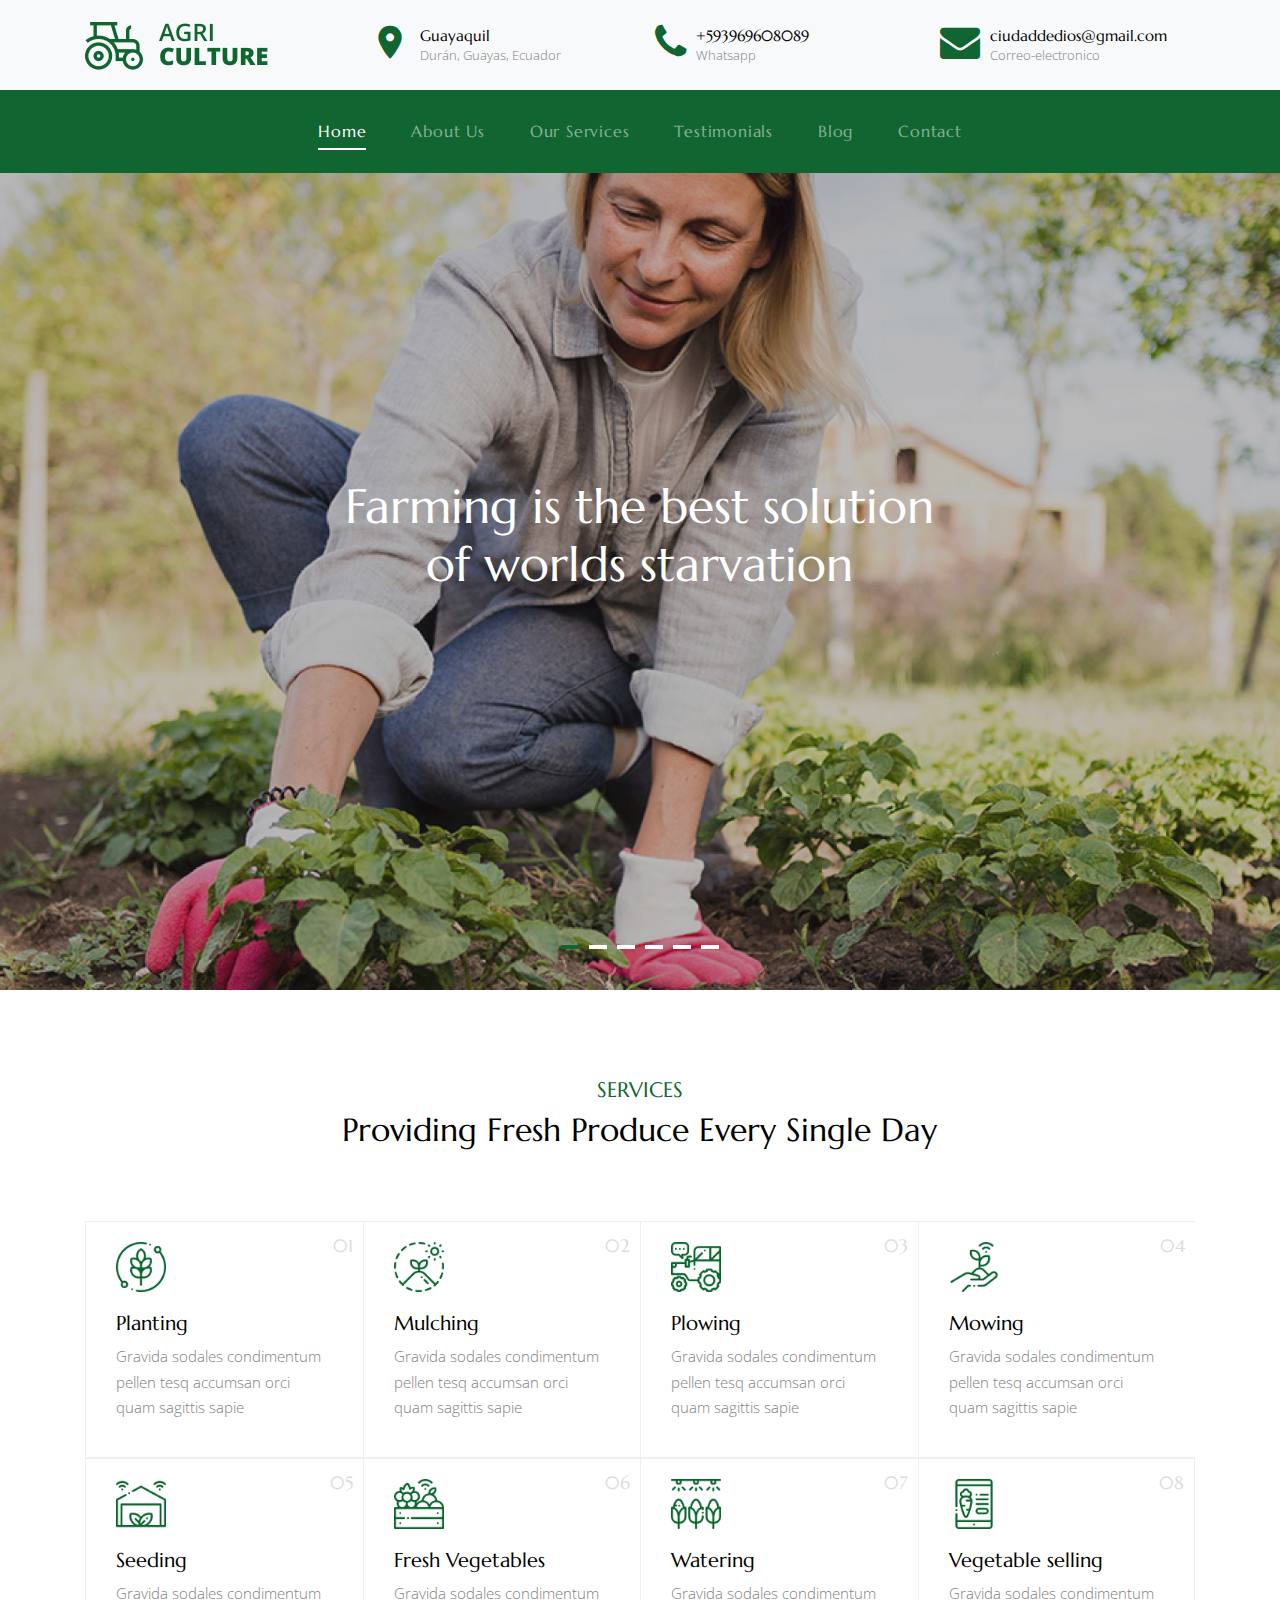
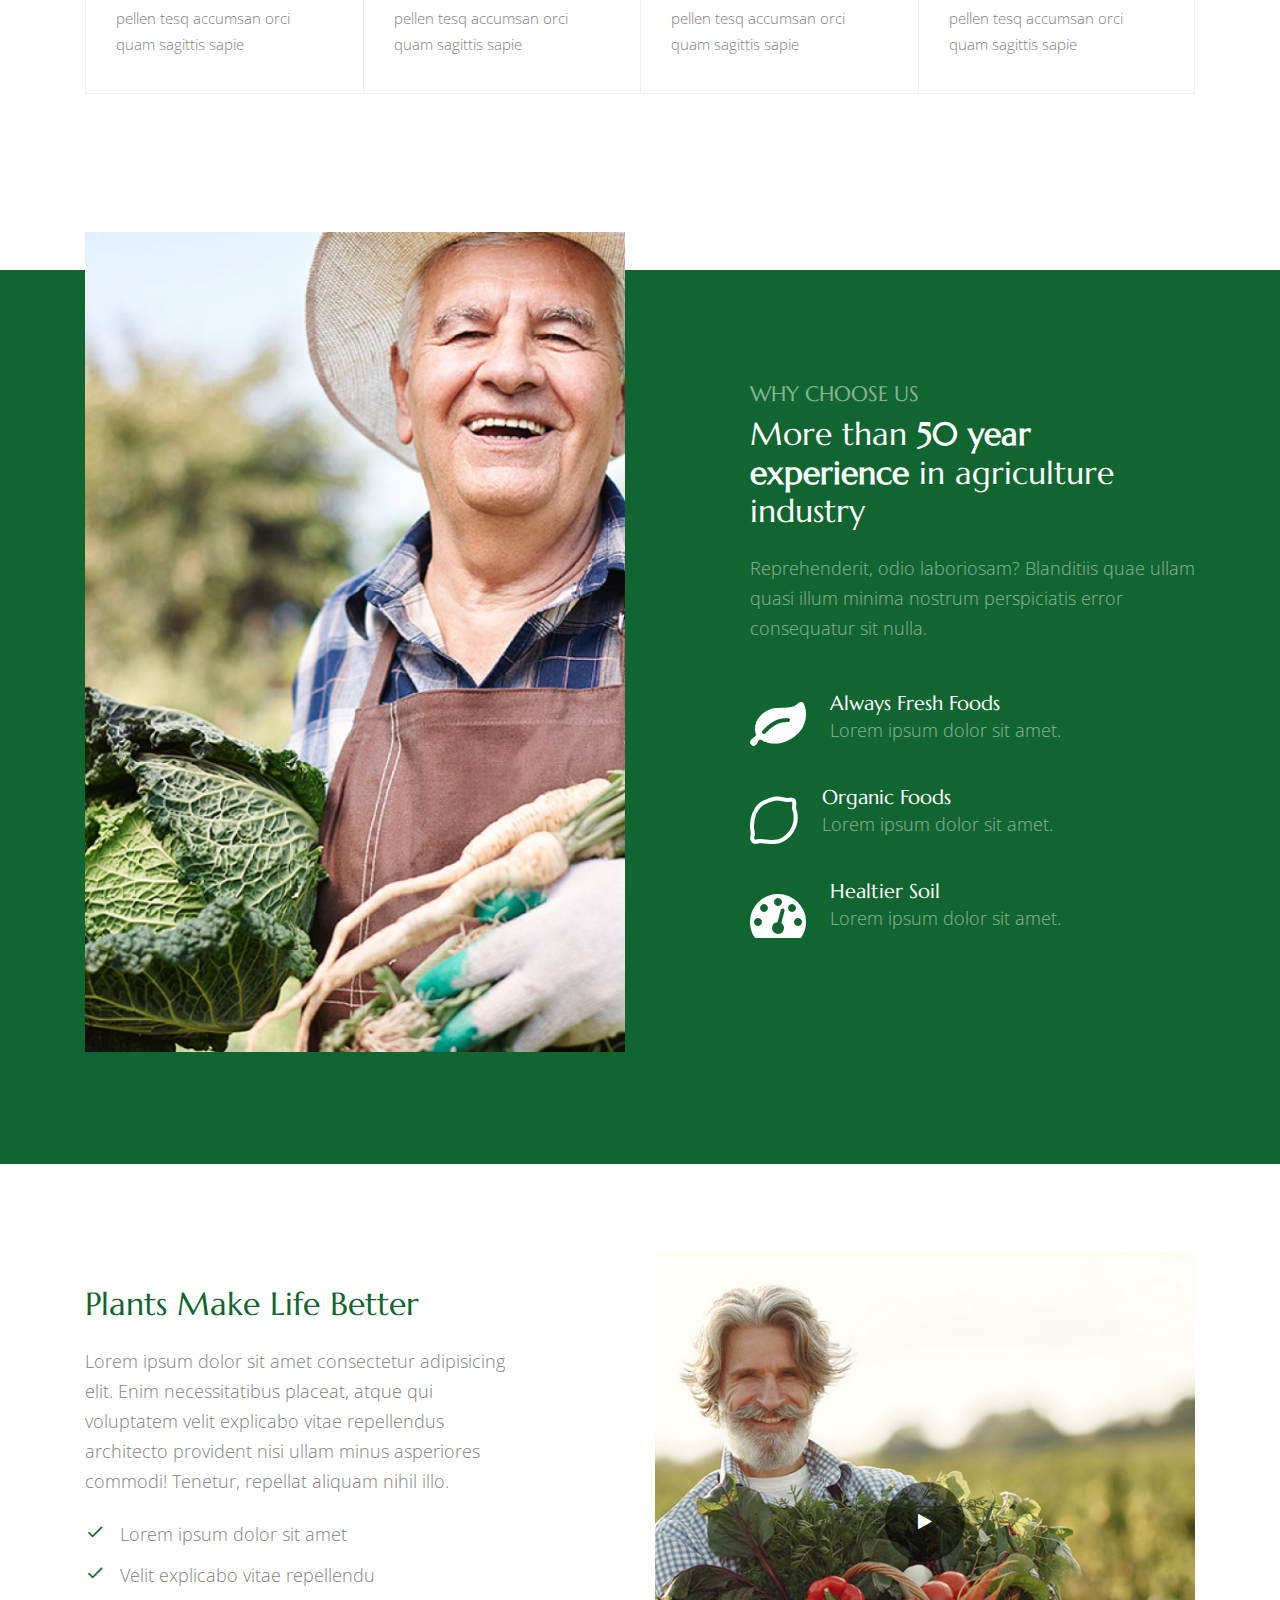
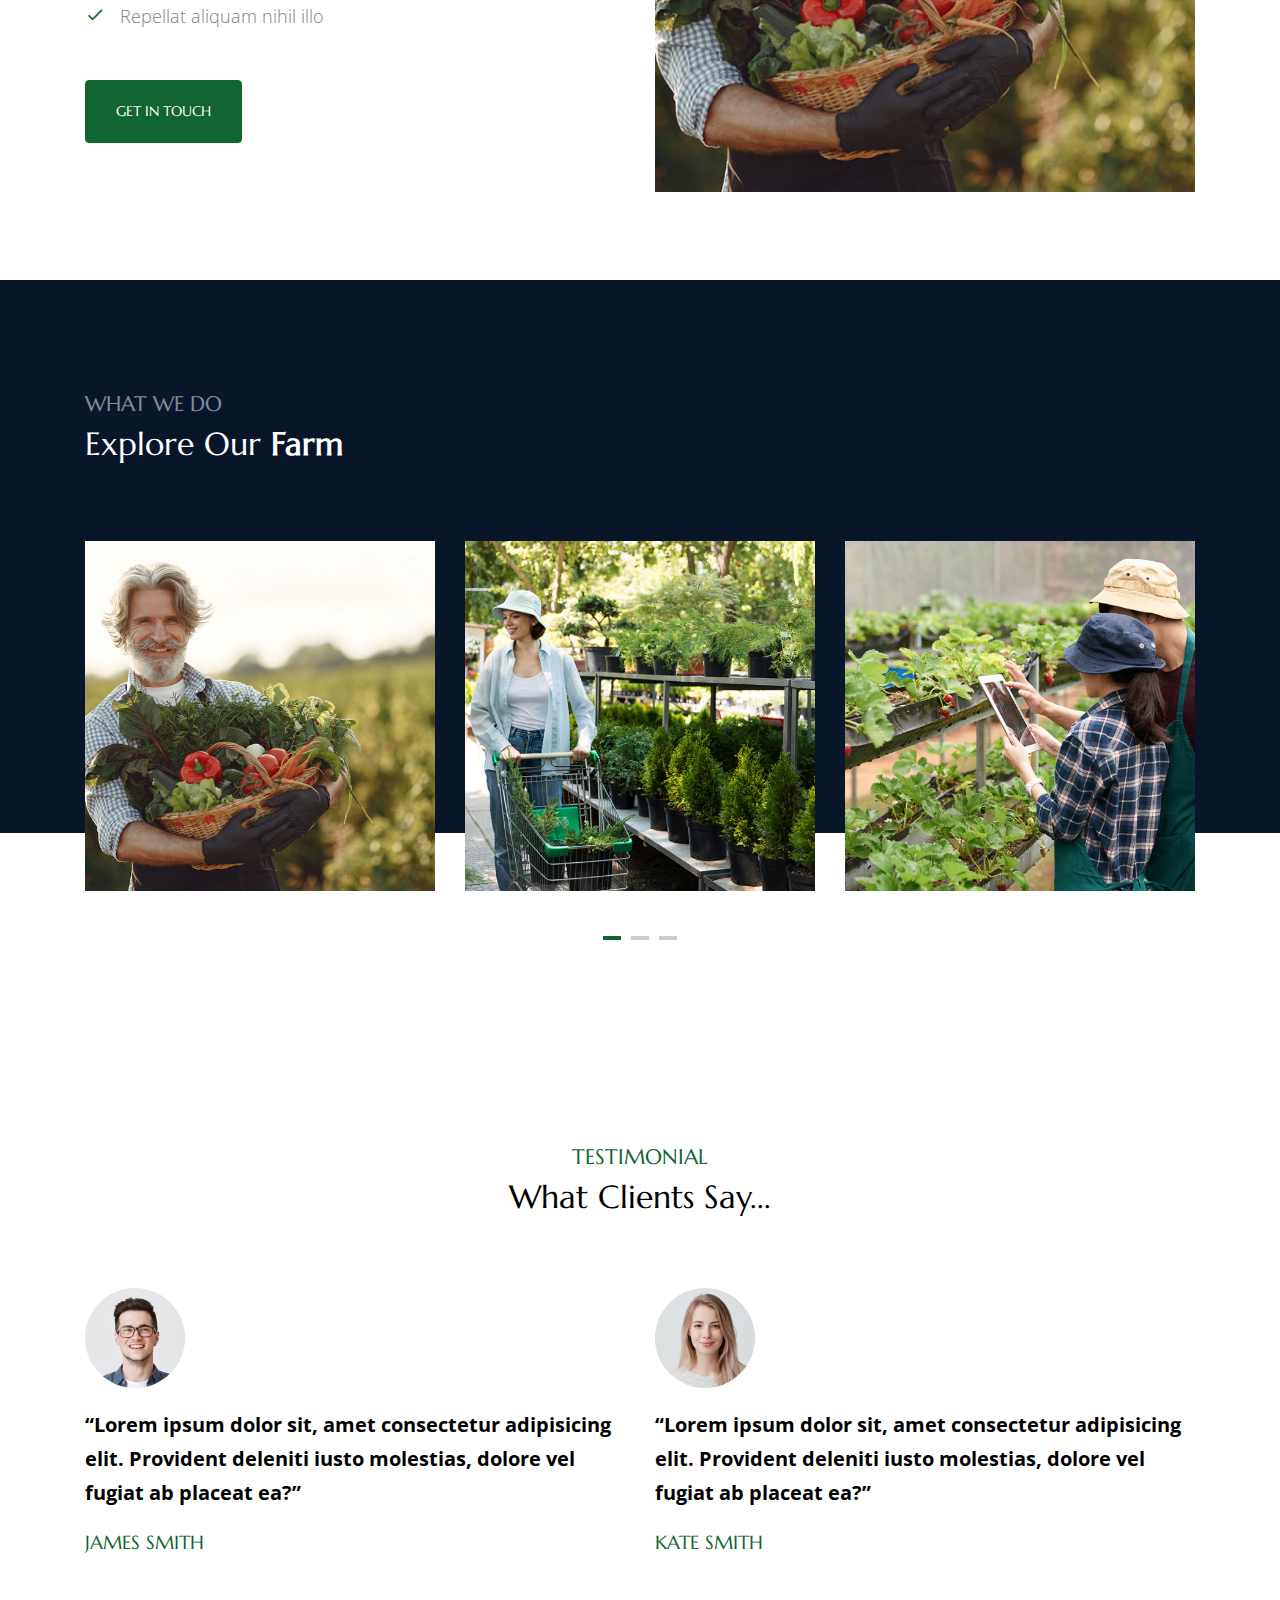
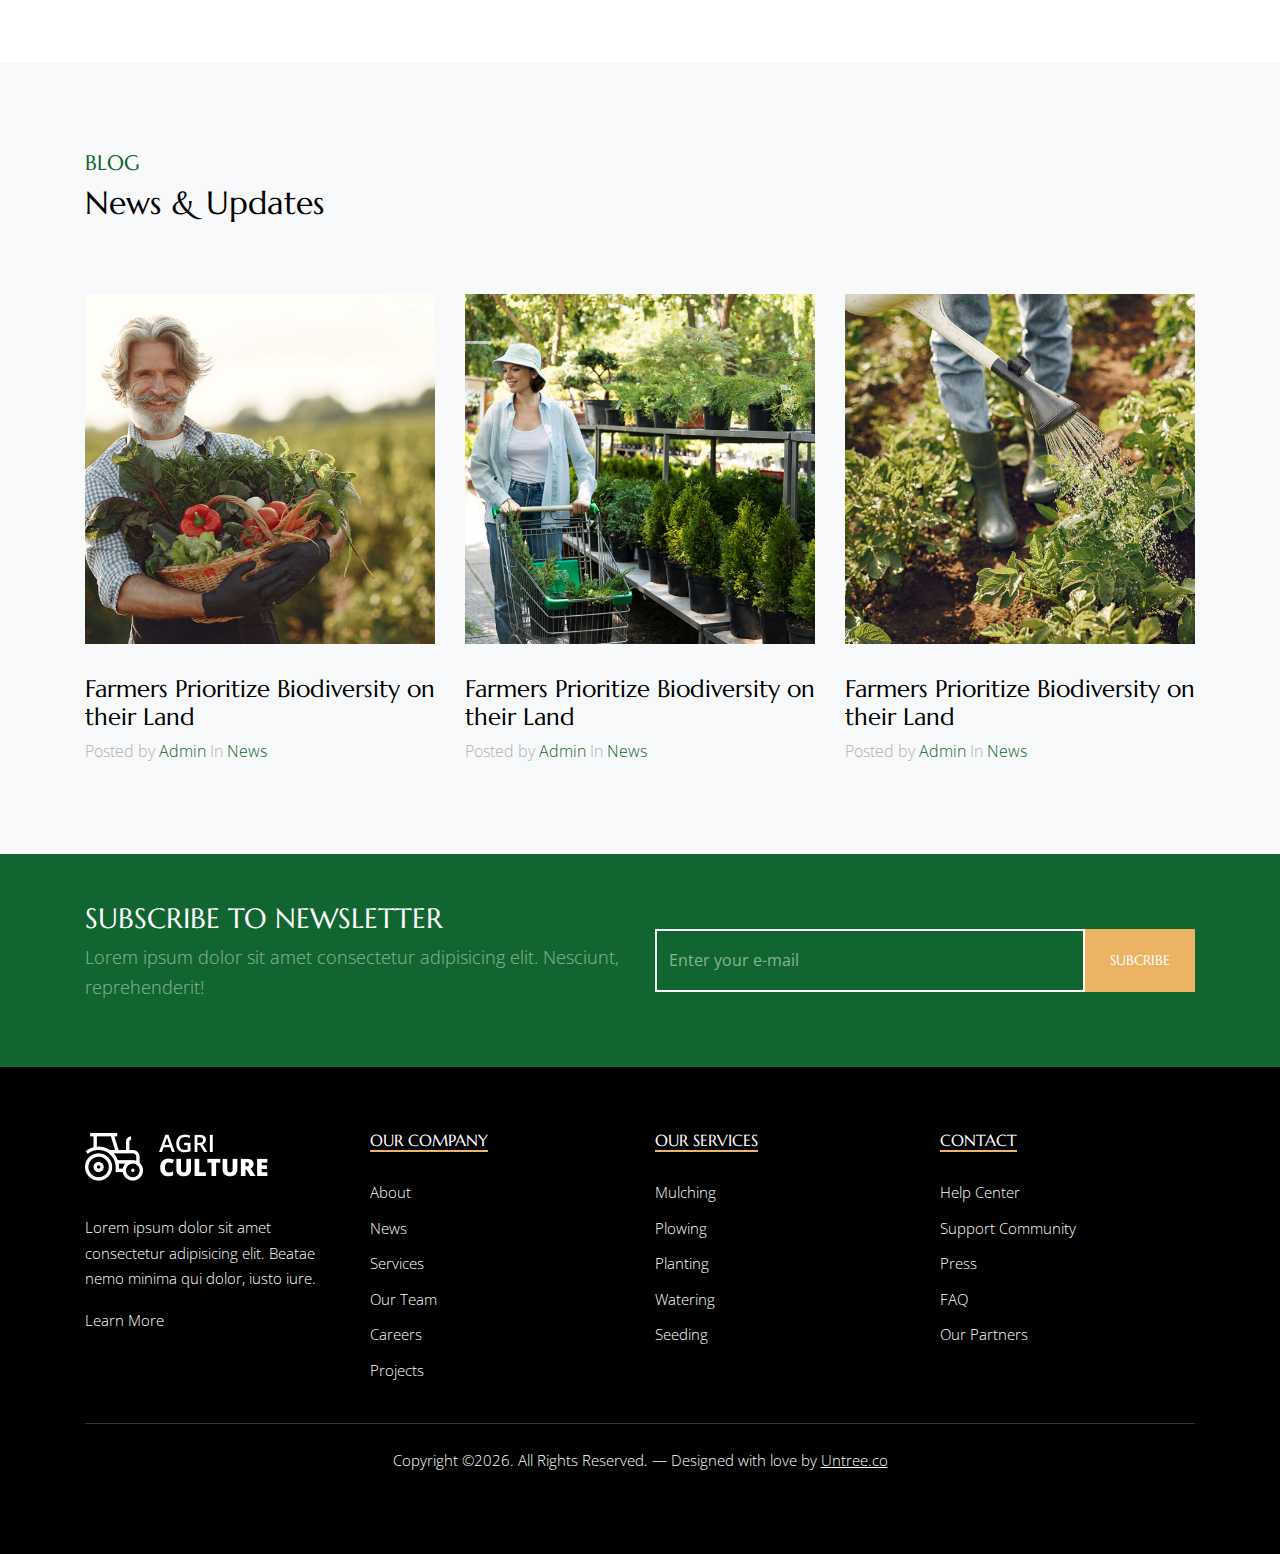
==== commit 6fa882a1: "changing header" ====
--- a/index.html
+++ b/index.html
@@ -74,8 +74,8 @@
                 <span class="icon-room text-primary"></span>
               </div>
               <div class="text">
-                <span class="h4 d-block">San Francisco</span>
-                <span class="caption-text">Mountain View, Fake st., CA</span>
+                <span class="h4 d-block">Guayaquil</span>
+                <span class="caption-text">Durán, Guayas, Ecuador</span>
               </div>
             </div>
 
@@ -86,8 +86,8 @@
                 <span class="icon-phone text-primary"></span>
               </div>
               <div class="text">
-                <span class="h4 d-block">+1 2094 392 4312</span>
-                <span class="caption-text">Call us</span>
+                <span class="h4 d-block">+593969608089</span>
+                <span class="caption-text">Whatsapp</span>
               </div>
             </div>
           </div>
@@ -98,8 +98,8 @@
                 <span class="icon-envelope text-primary"></span>
               </div>
               <div class="text">
-                <span class="h4 d-block">info@gmail.com</span>
-                <span class="caption-text">Email us</span>
+                <span class="h4 d-block">ciudaddedios@gmail.com</span>
+                <span class="caption-text">Correo-electronico</span>
               </div>
             </div>
           </div>
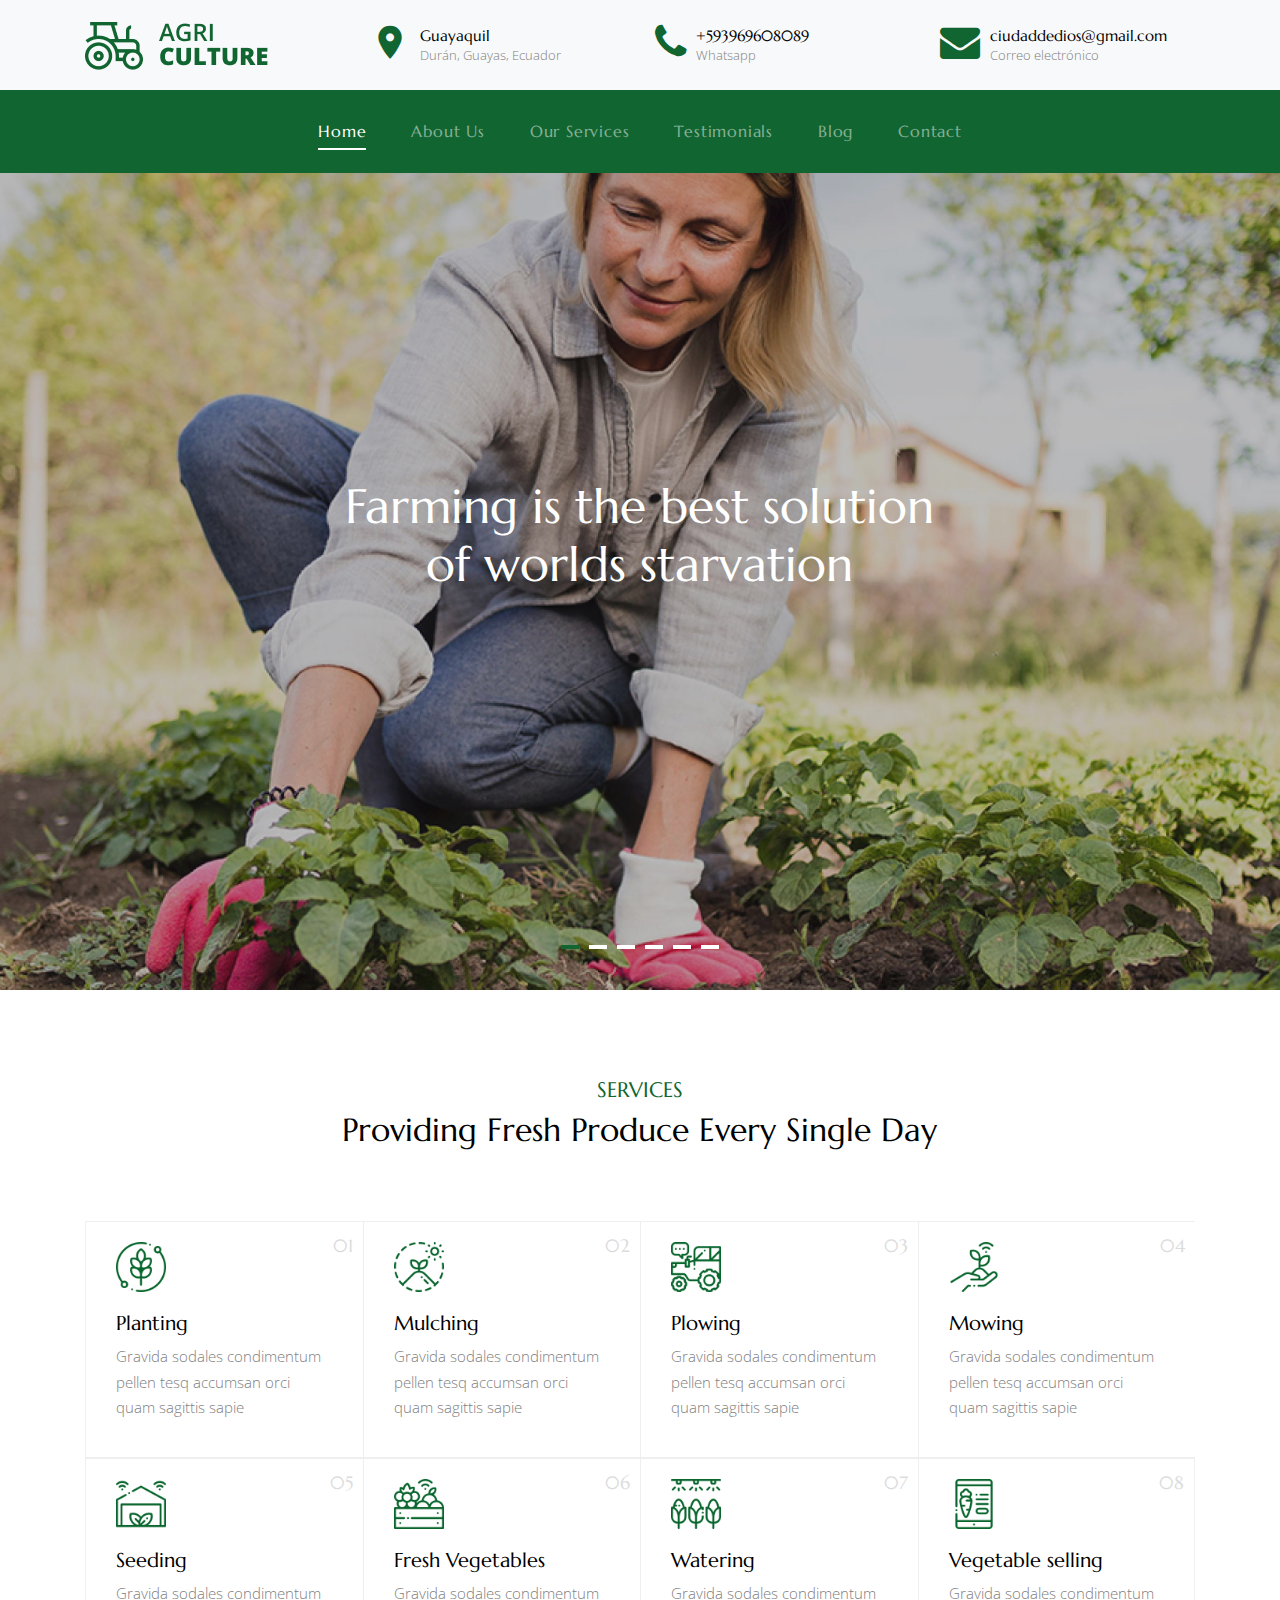
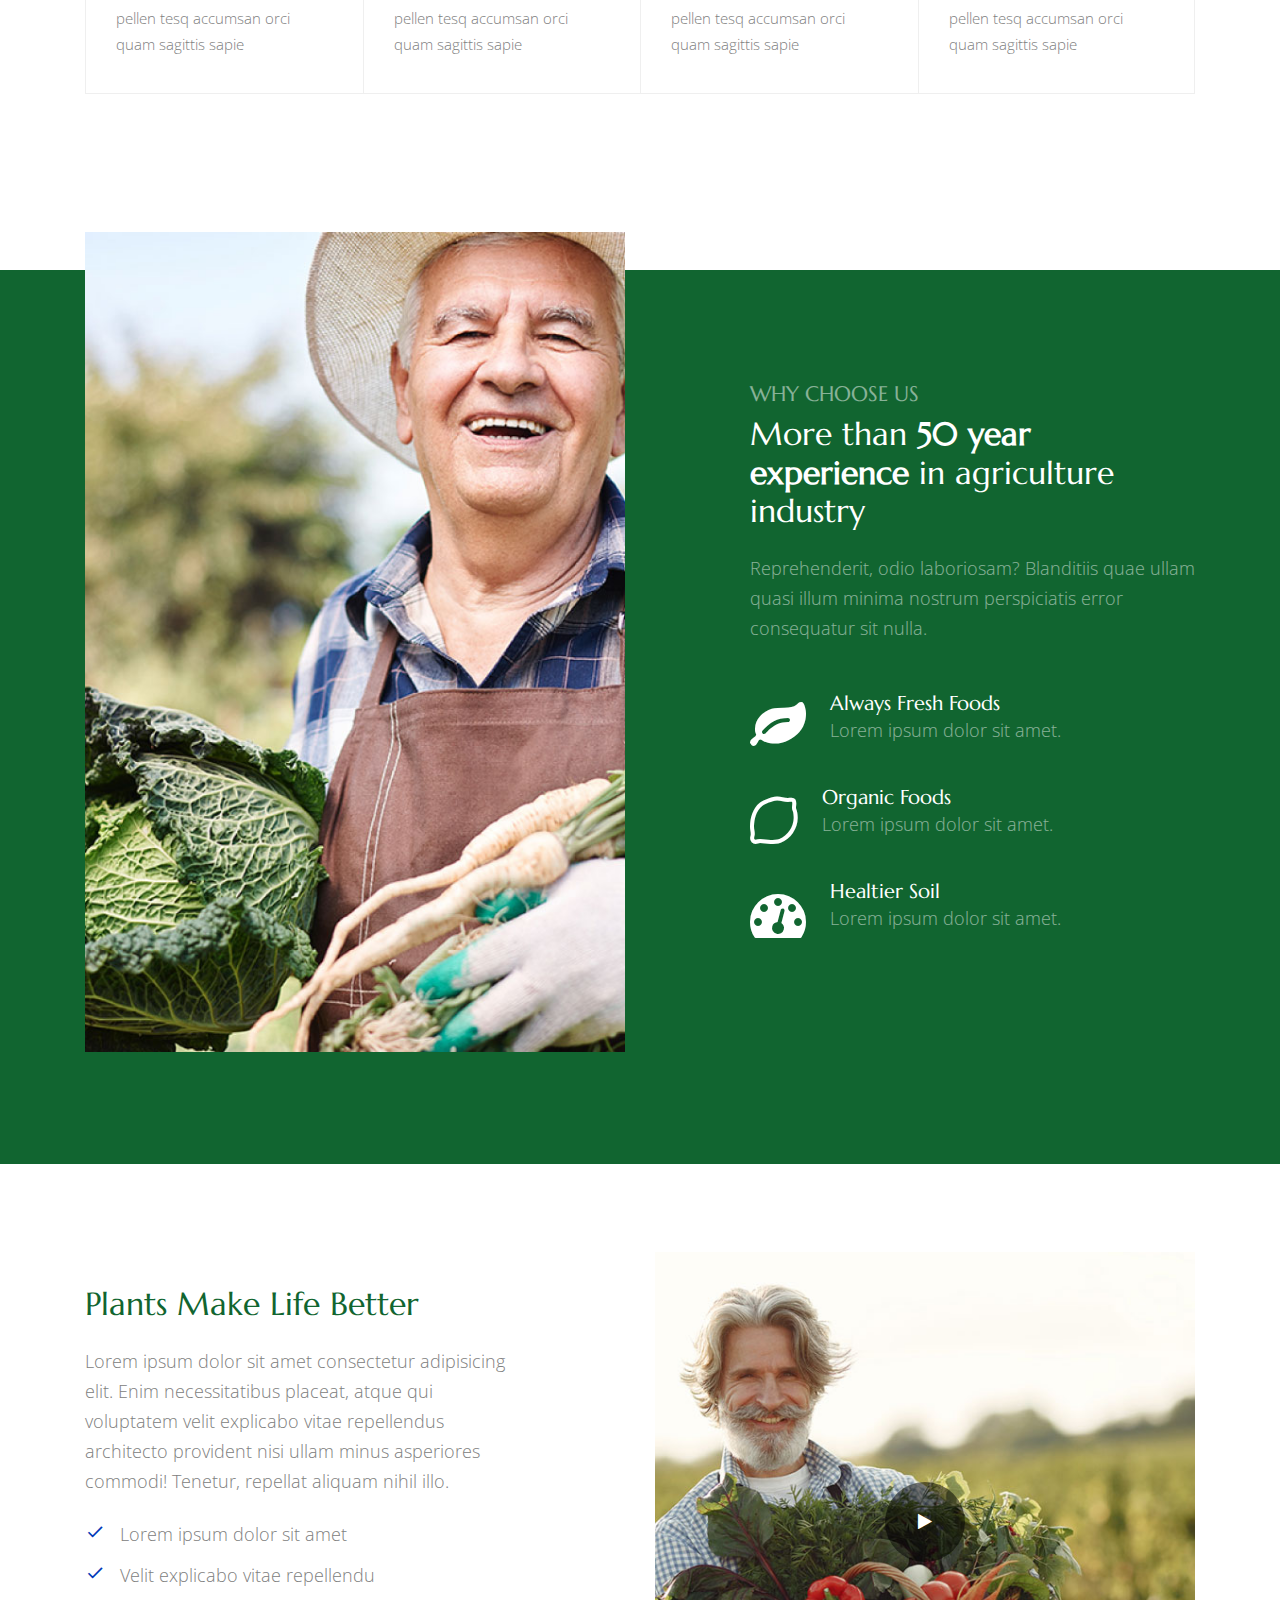
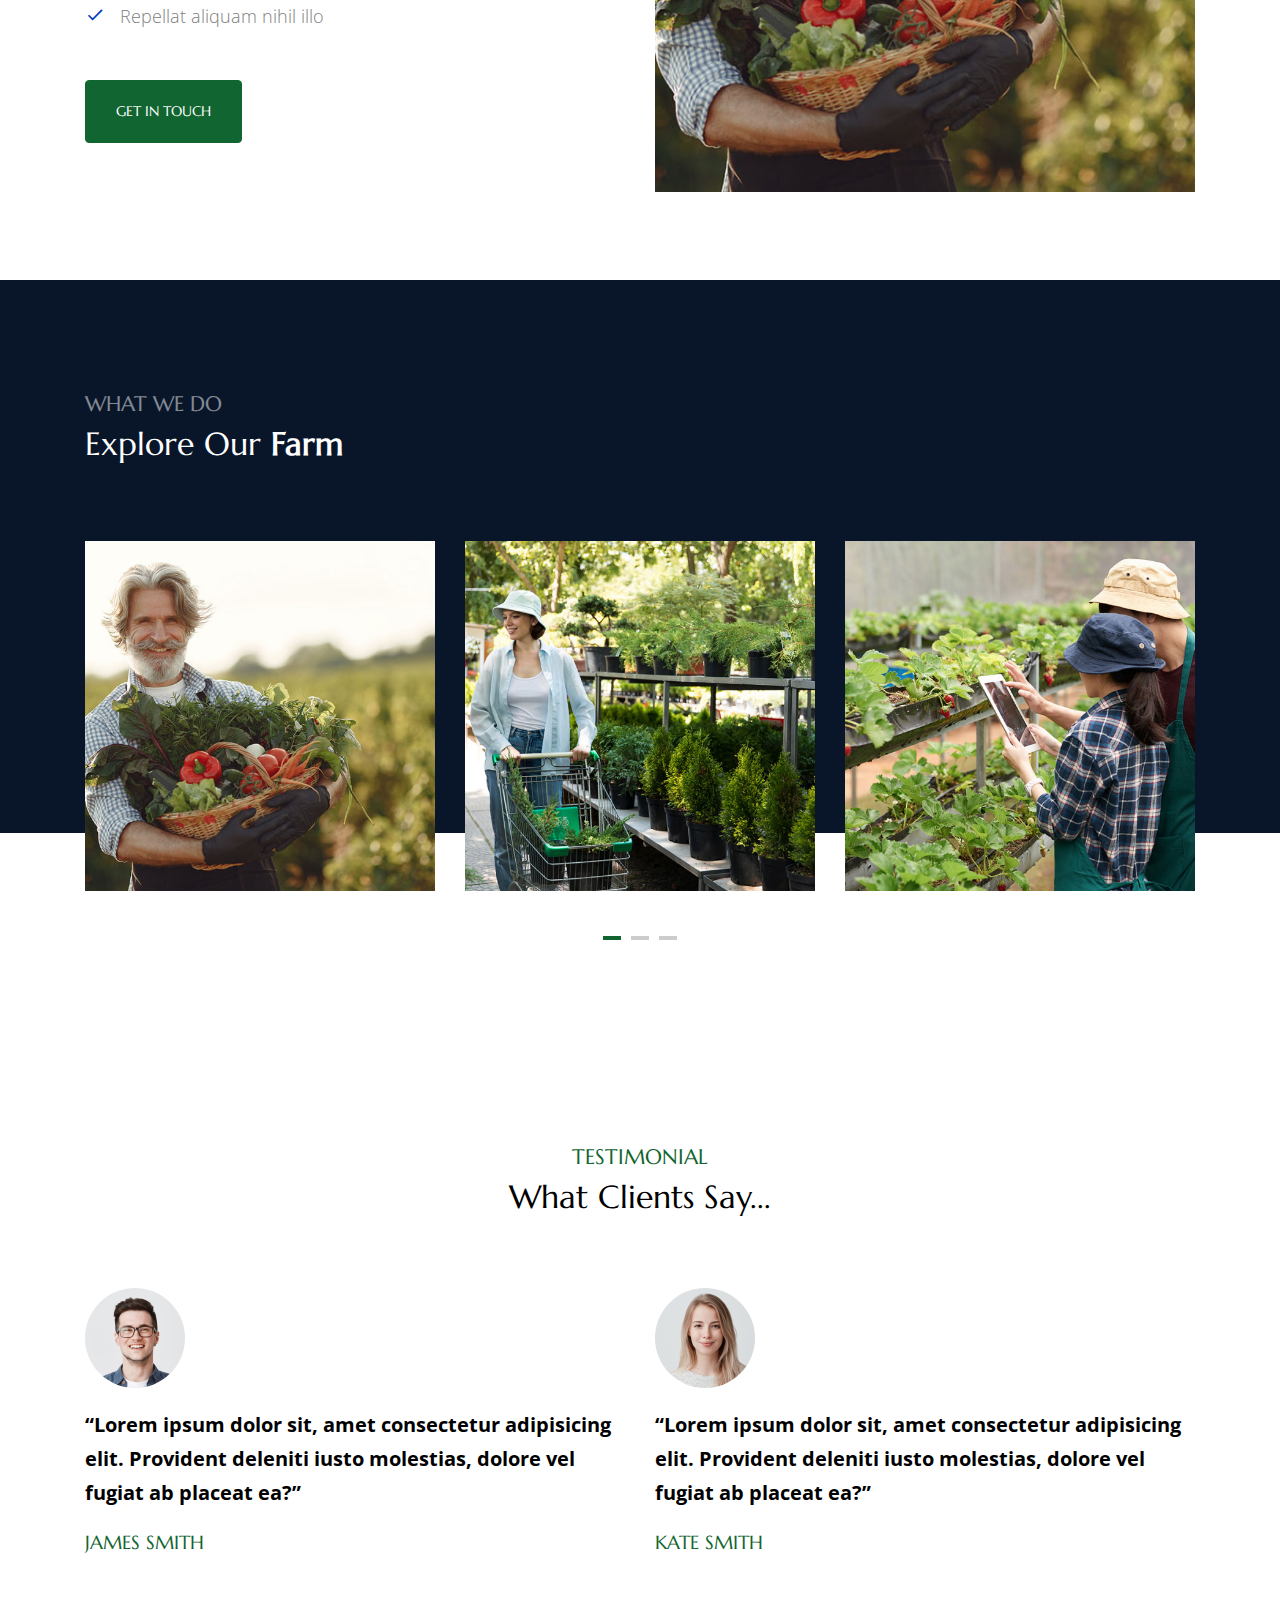
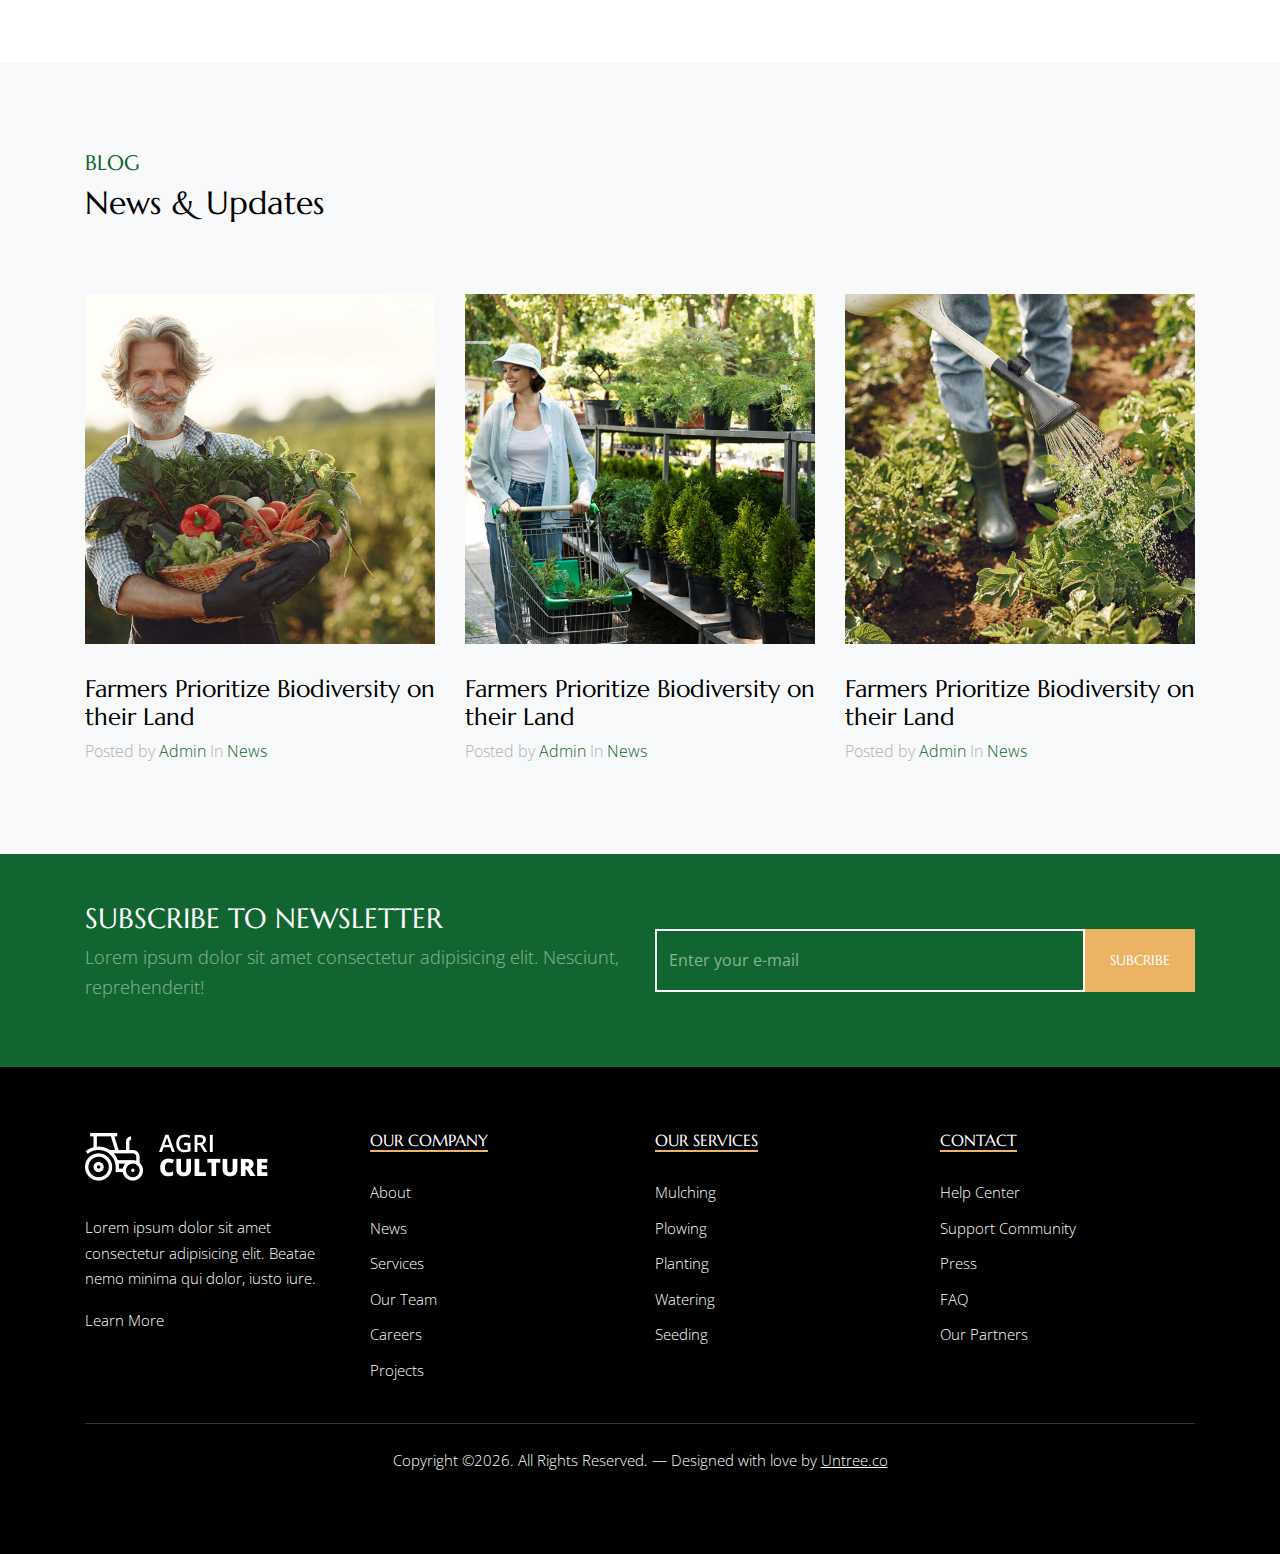
==== commit 57de7c12: "change colour" ====
--- a/index.html
+++ b/index.html
@@ -99,7 +99,7 @@
               </div>
               <div class="text">
                 <span class="h4 d-block">ciudaddedios@gmail.com</span>
-                <span class="caption-text">Correo-electronico</span>
+                <span class="caption-text">Correo electrónico</span>
               </div>
             </div>
           </div>
--- a/css/style.css
+++ b/css/style.css
@@ -247,7 +247,7 @@
   .ul-check.success li:before {
     color: #8bc34a; }
   .ul-check.primary li:before {
-    color: #116530; }
+    color: #0038b8; }
 
 .select-wrap, .wrap-icon {
   position: relative; }
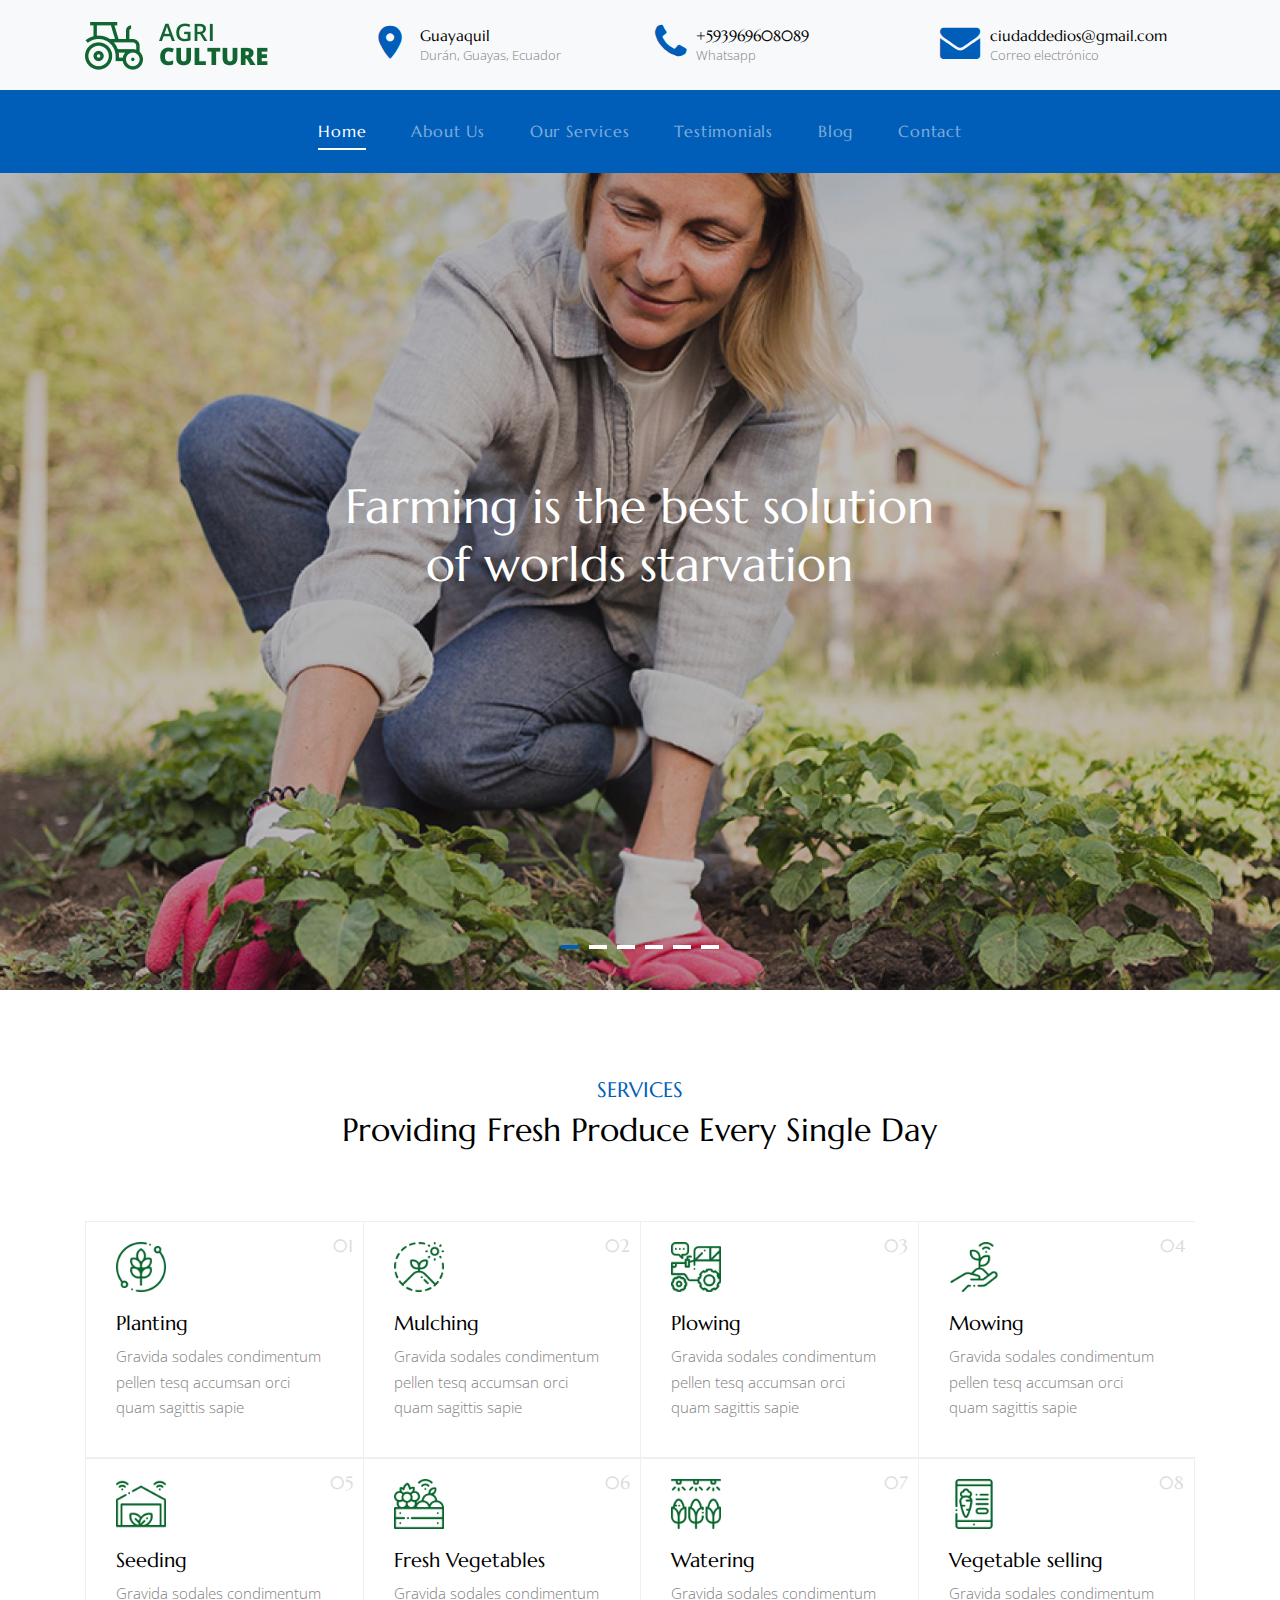
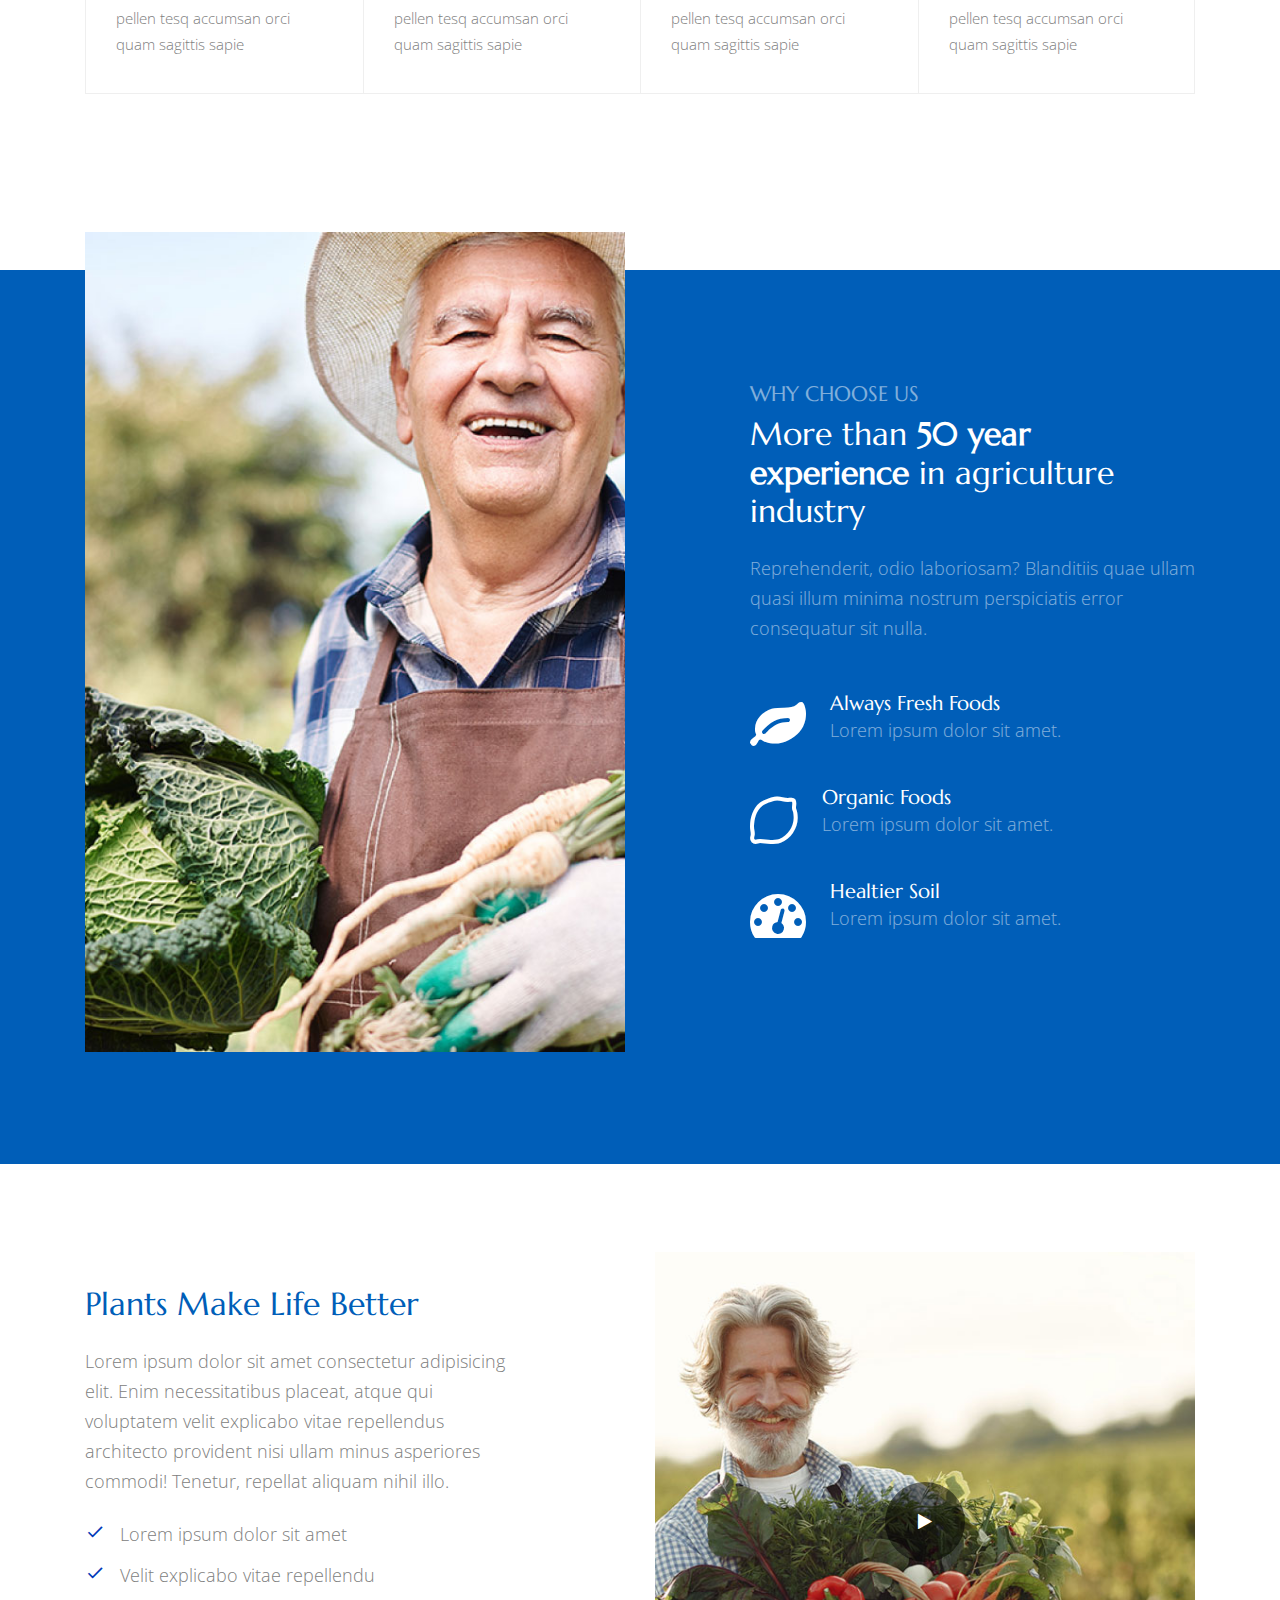
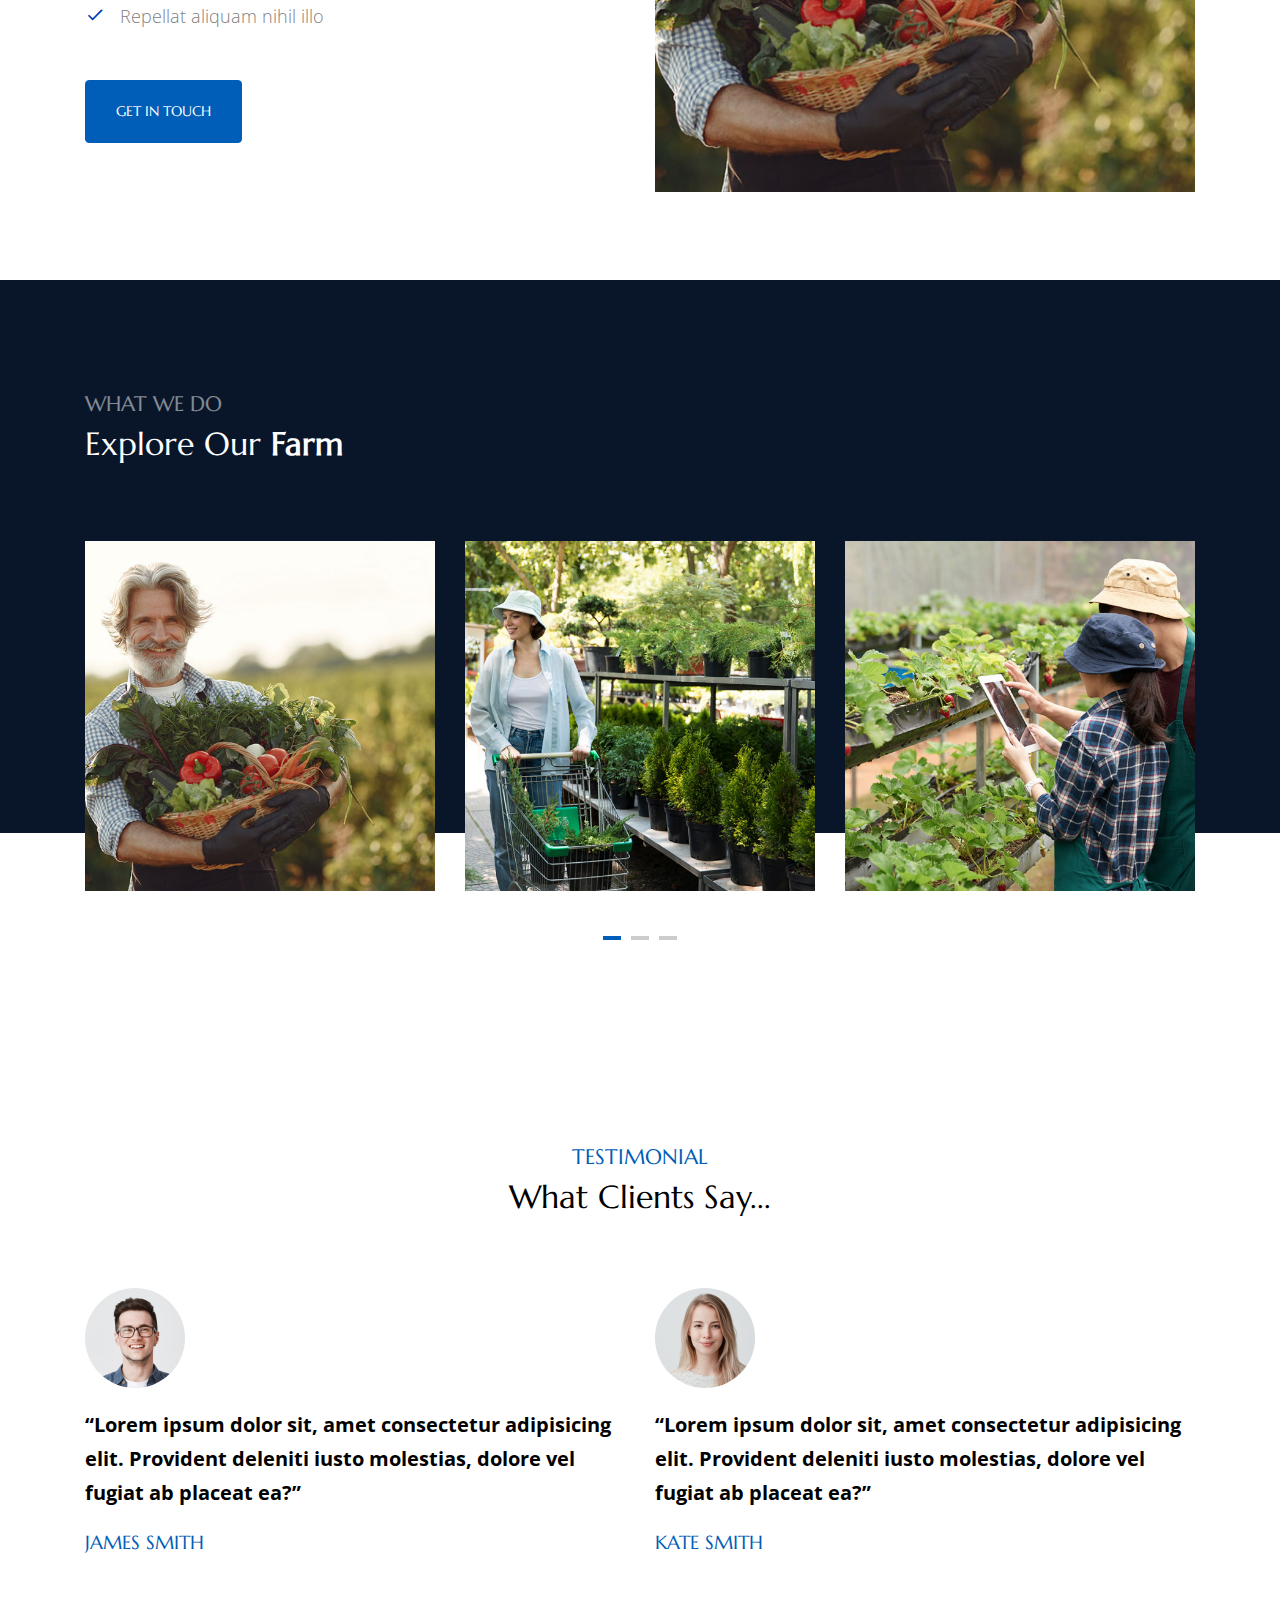
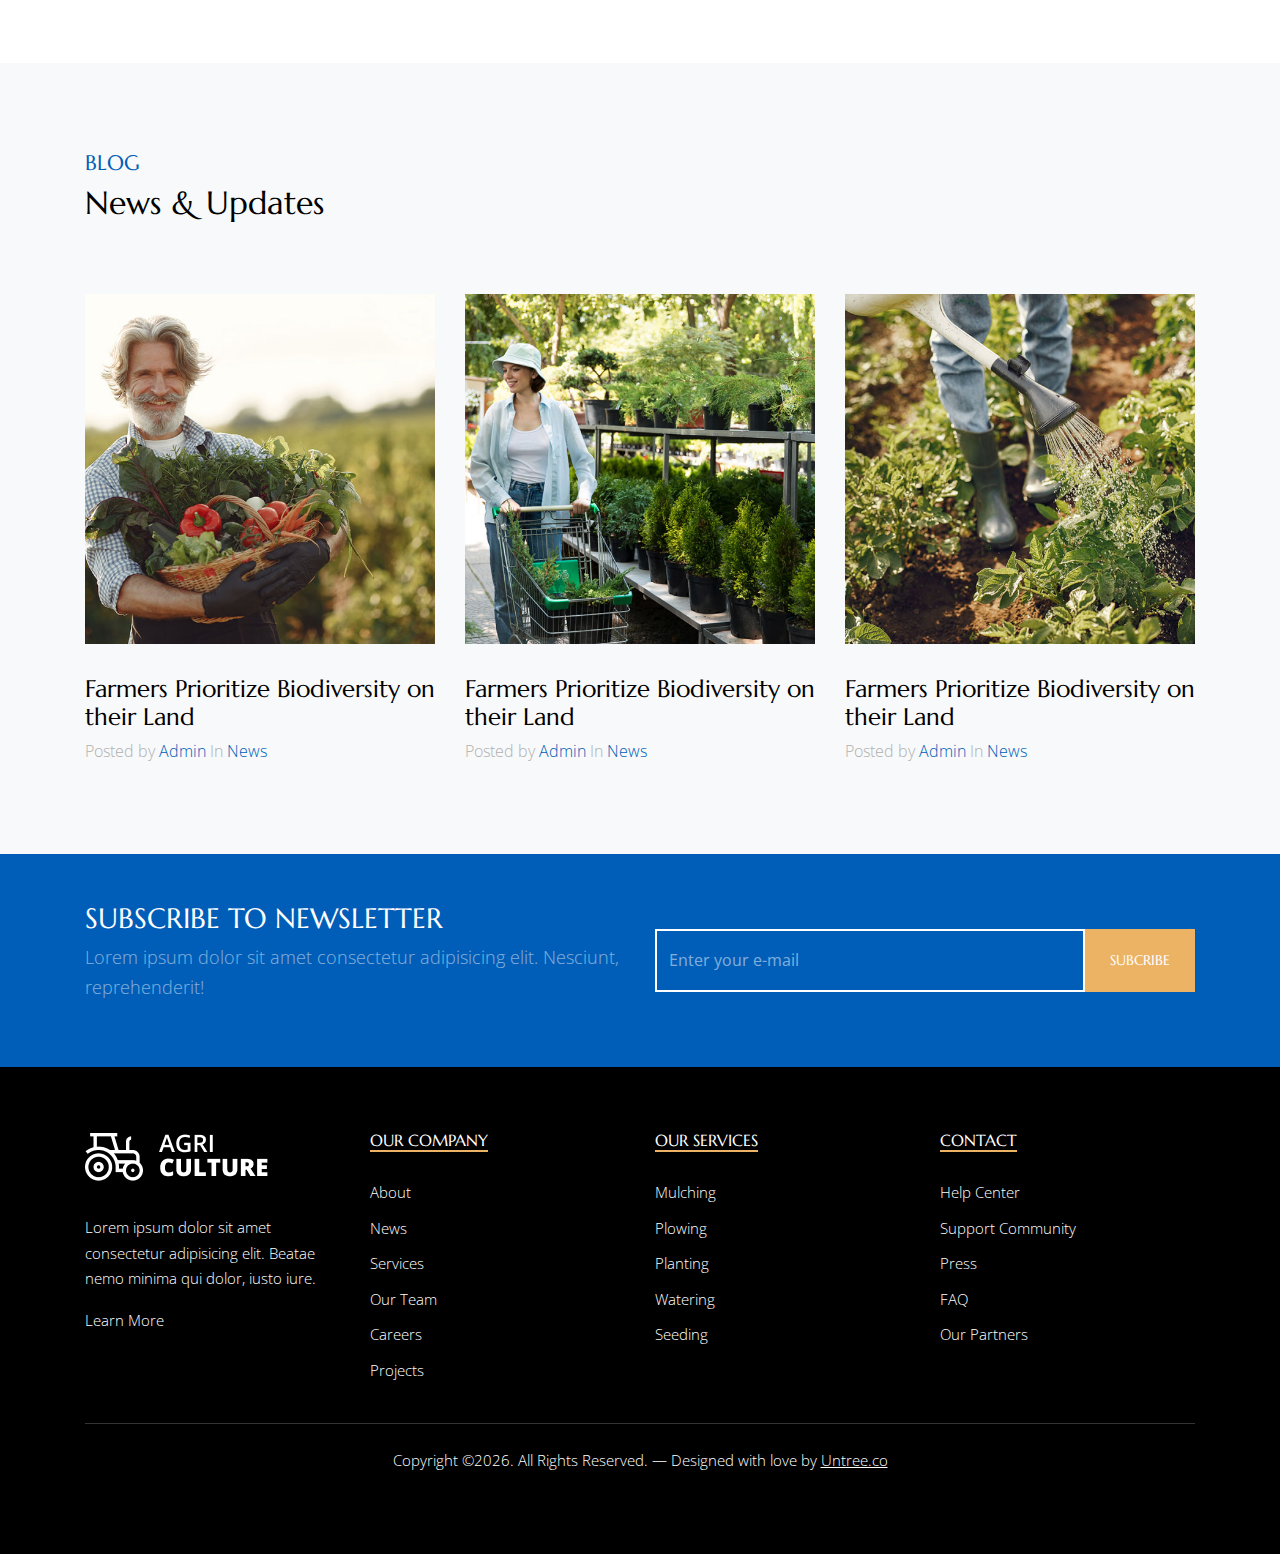
==== commit ce8fcb98: "make blue" ====
--- a/index.html
+++ b/index.html
@@ -656,7 +656,7 @@
 
 
     <!-- loader -->
-    <div id="loader" class="show fullscreen"><svg class="circular" width="48px" height="48px"><circle class="path-bg" cx="24" cy="24" r="22" fill="none" stroke-width="4" stroke="#eeeeee"/><circle class="path" cx="24" cy="24" r="22" fill="none" stroke-width="4" stroke-miterlimit="10" stroke="#116530"/></svg></div>
+    <div id="loader" class="show fullscreen"><svg class="circular" width="48px" height="48px"><circle class="path-bg" cx="24" cy="24" r="22" fill="none" stroke-width="4" stroke="#eeeeee"/><circle class="path" cx="24" cy="24" r="22" fill="none" stroke-width="4" stroke-miterlimit="10" stroke="#005EB8"/></svg></div>
 
     <script src="js/jquery-3.3.1.min.js"></script>
     <script src="js/jquery-migrate-3.0.1.min.js"></script>
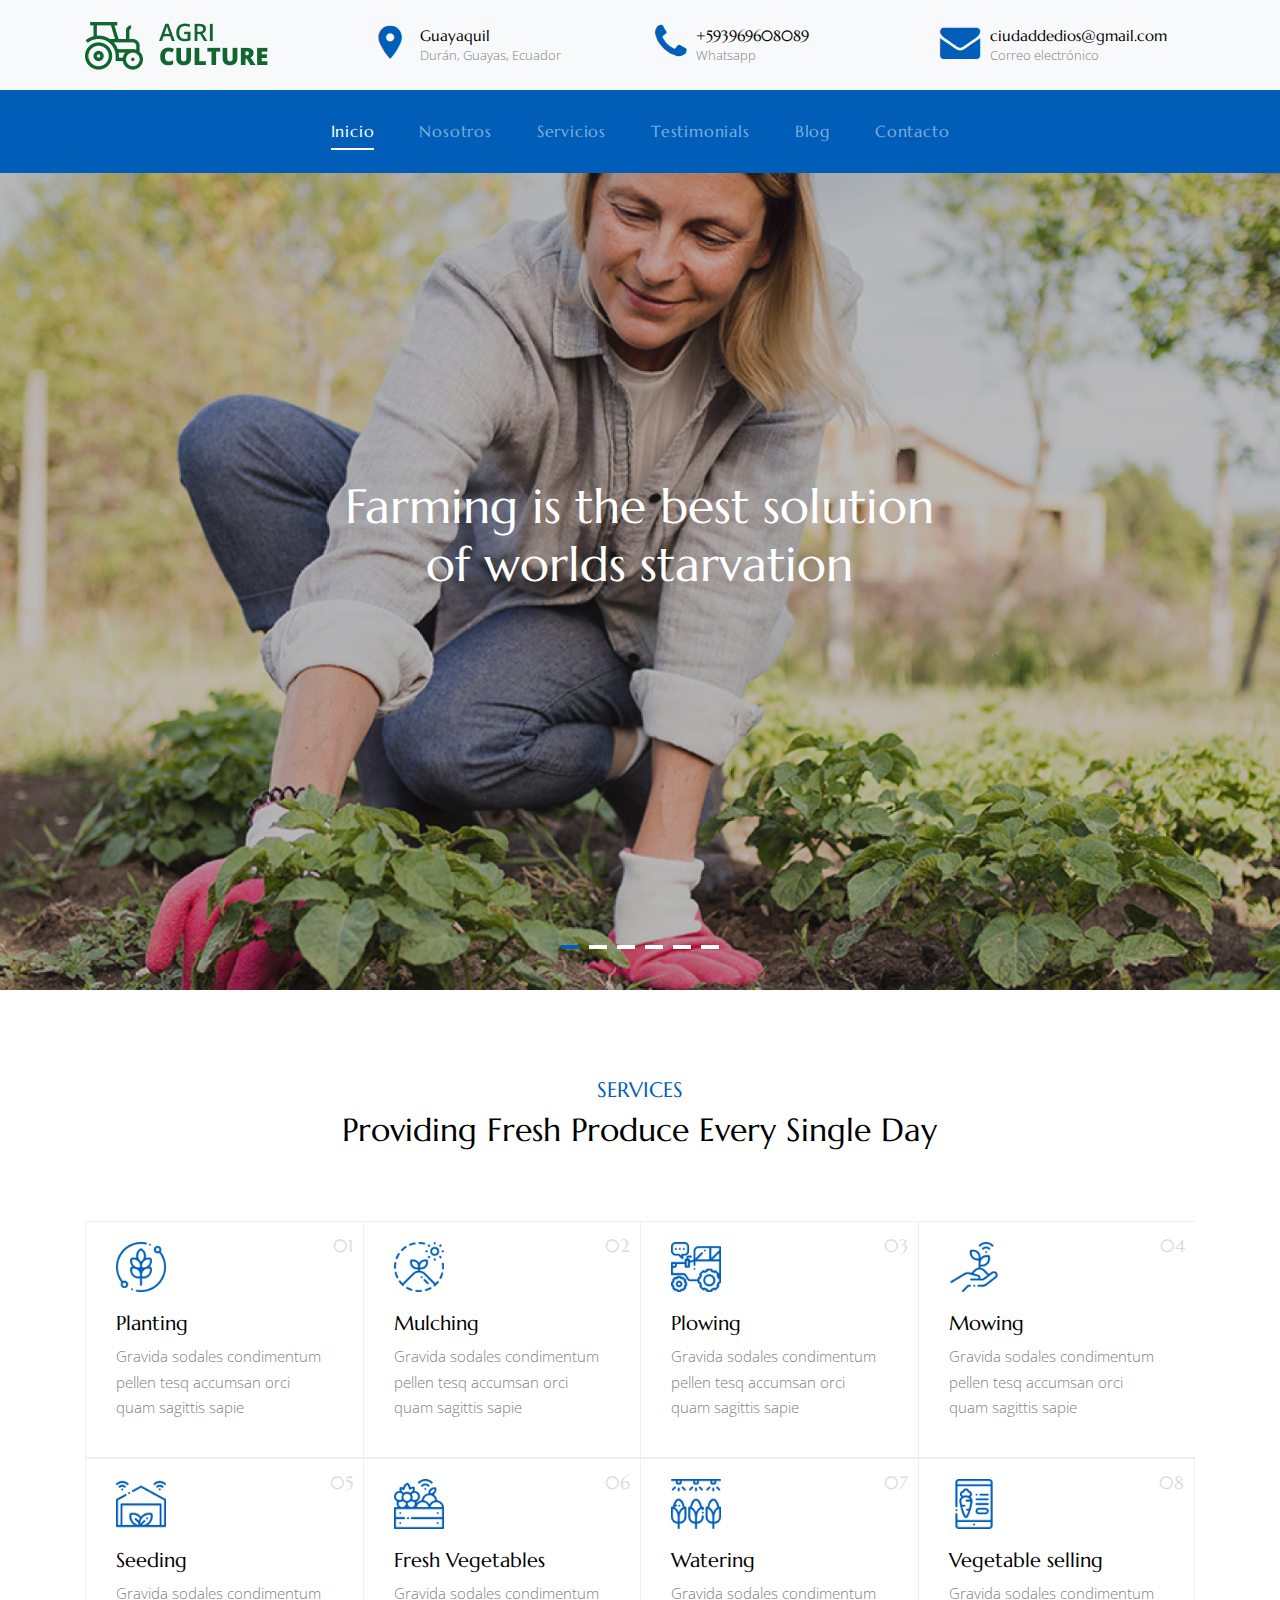
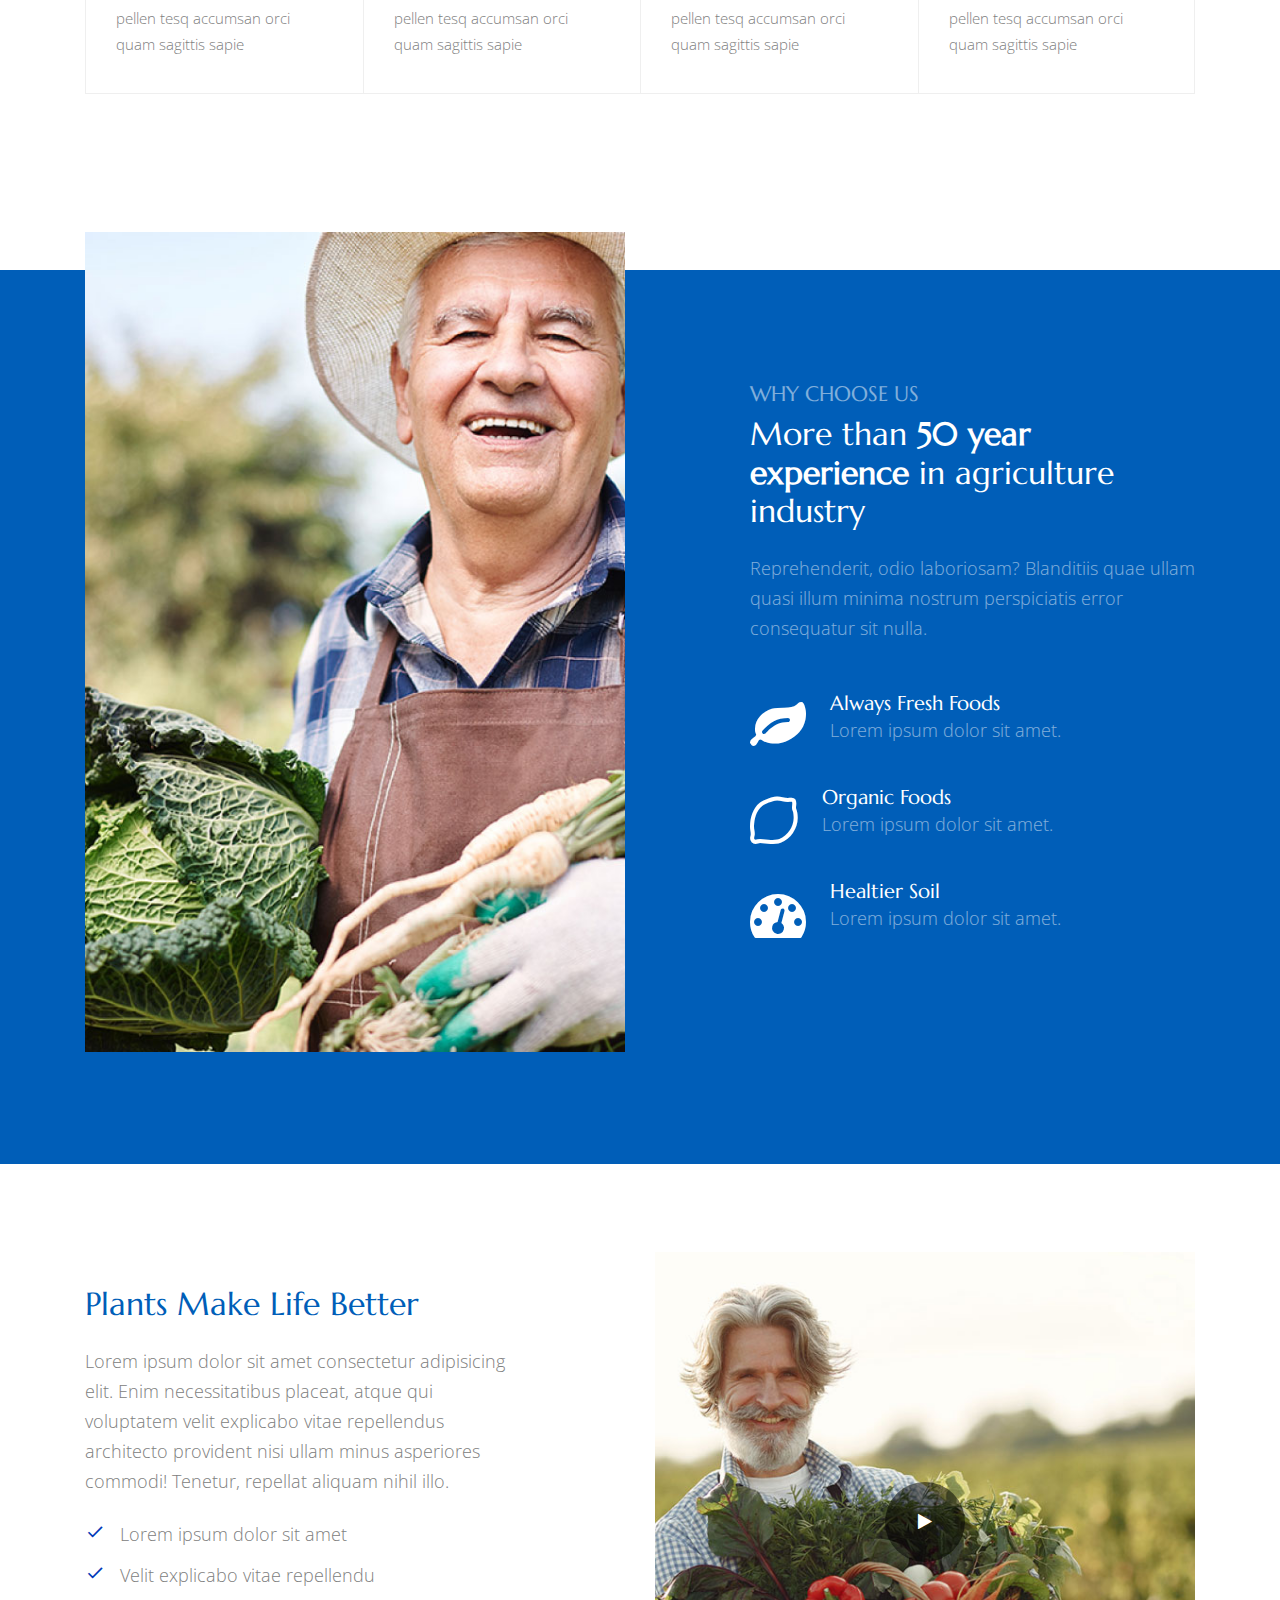
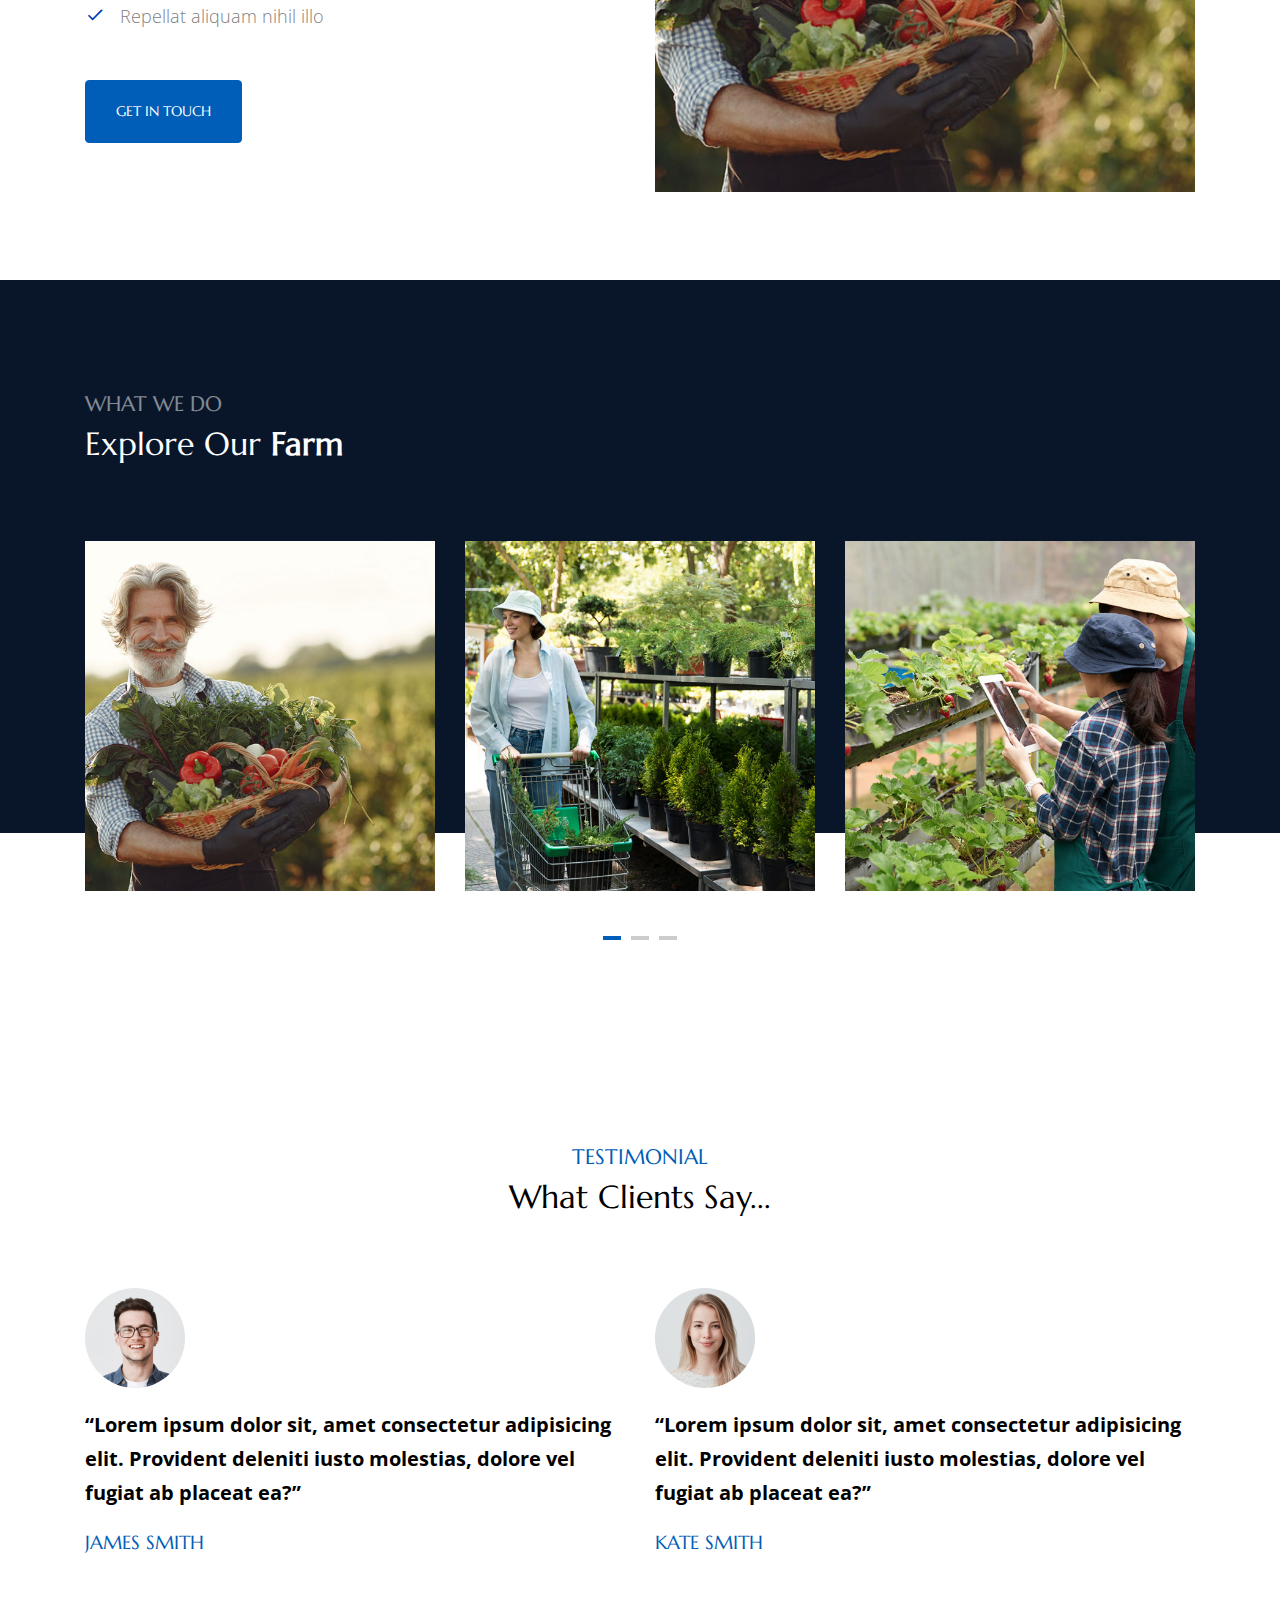
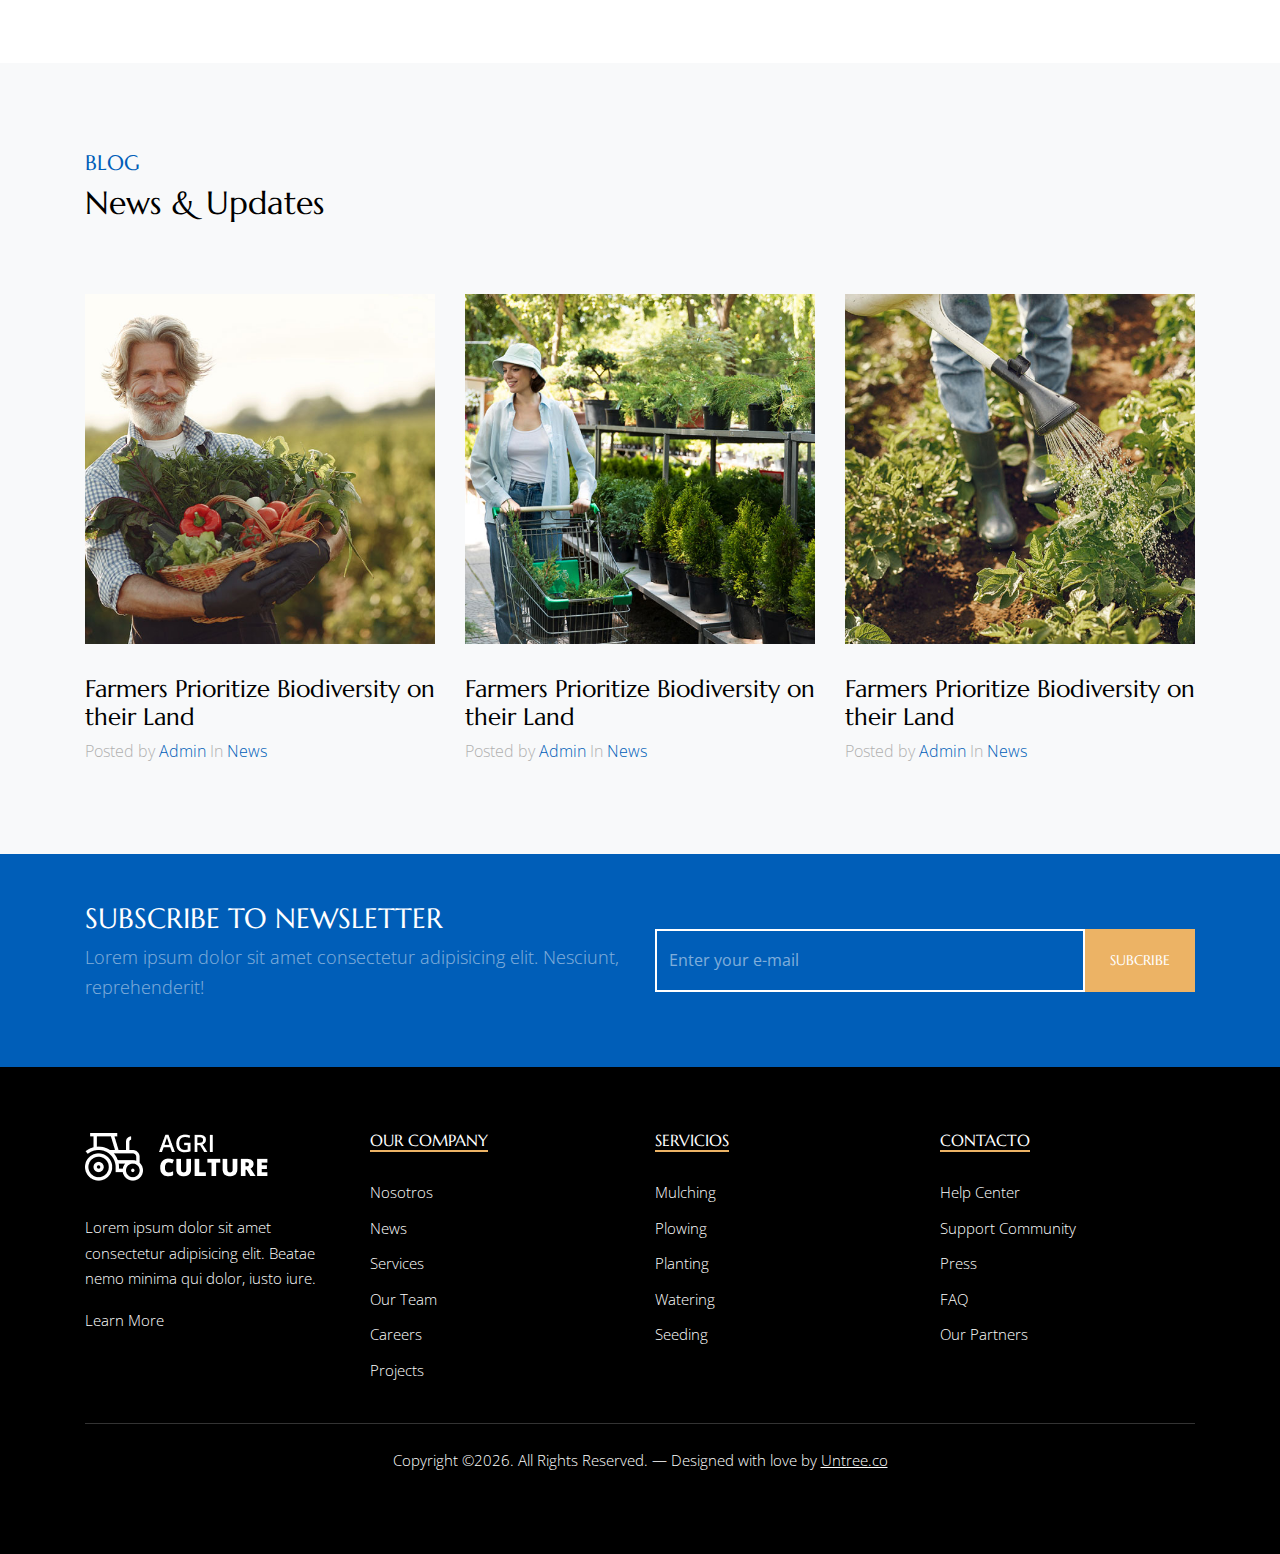
==== commit b90b2649: "Nav bar/Menus en->es" ====
--- a/index.html
+++ b/index.html
@@ -40,7 +40,7 @@
 
   <link rel="stylesheet" href="css/style.css">
 
-  <title>Agriculture Free Bootstrap Template by Untree.co</title>
+  <title>Finca Ciudad de Dios - Inicio</title>
 
 </head>
 
@@ -122,20 +122,20 @@
                 <nav class="site-navigation position-relative text-right" role="navigation">
                   <ul class="site-menu main-menu js-clone-nav mr-auto d-none pl-0 d-lg-block">
                     <li class="active">
-                      <a href="index.html" class="nav-link text-left">Home</a>
+                      <a href="index.html" class="nav-link text-left">Inicio</a>
                     </li>
                     <li>
-                      <a href="about.html" class="nav-link text-left">About Us</a>
+                      <a href="about.html" class="nav-link text-left">Nosotros</a>
                     </li>
                     <li>
-                      <a href="services.html" class="nav-link text-left">Our Services</a>
+                      <a href="services.html" class="nav-link text-left">Servicios</a>
                     </li>
                     <li>
                       <a href="testimonials.html" class="nav-link text-left">Testimonials</a>
                     </li>
                     <li><a href="blog.html" class="nav-link text-left">Blog</a></li>
                     <li>
-                      <a href="contact.html" class="nav-link text-left">Contact</a>
+                      <a href="contact.html" class="nav-link text-left">Contacto</a>
                     </li>
                   </ul>                                                                                                                                                                                                                                                                                          
                 </nav>
@@ -609,7 +609,7 @@
             <div class="col-lg-3">
               <h3 class="footer-heading"><span>Our Company</span></h3>
               <ul class="list-unstyled">
-                <li><a href="#">About</a></li>
+                <li><a href="#">Nosotros</a></li>
                 <li><a href="#">News</a></li>
                 <li><a href="#">Services</a></li>
                 <li><a href="#">Our Team</a></li>
@@ -618,7 +618,7 @@
               </ul>
             </div>
             <div class="col-lg-3">
-              <h3 class="footer-heading"><span>Our Services</span></h3>
+              <h3 class="footer-heading"><span>Servicios</span></h3>
               <ul class="list-unstyled">
                 <li><a href="#">Mulching</a></li>
                 <li><a href="#">Plowing</a></li>
@@ -628,7 +628,7 @@
               </ul>
             </div>
             <div class="col-lg-3">
-              <h3 class="footer-heading"><span>Contact</span></h3>
+              <h3 class="footer-heading"><span>Contacto</span></h3>
               <ul class="list-unstyled">
                 <li><a href="#">Help Center</a></li>
                 <li><a href="#">Support Community</a></li>
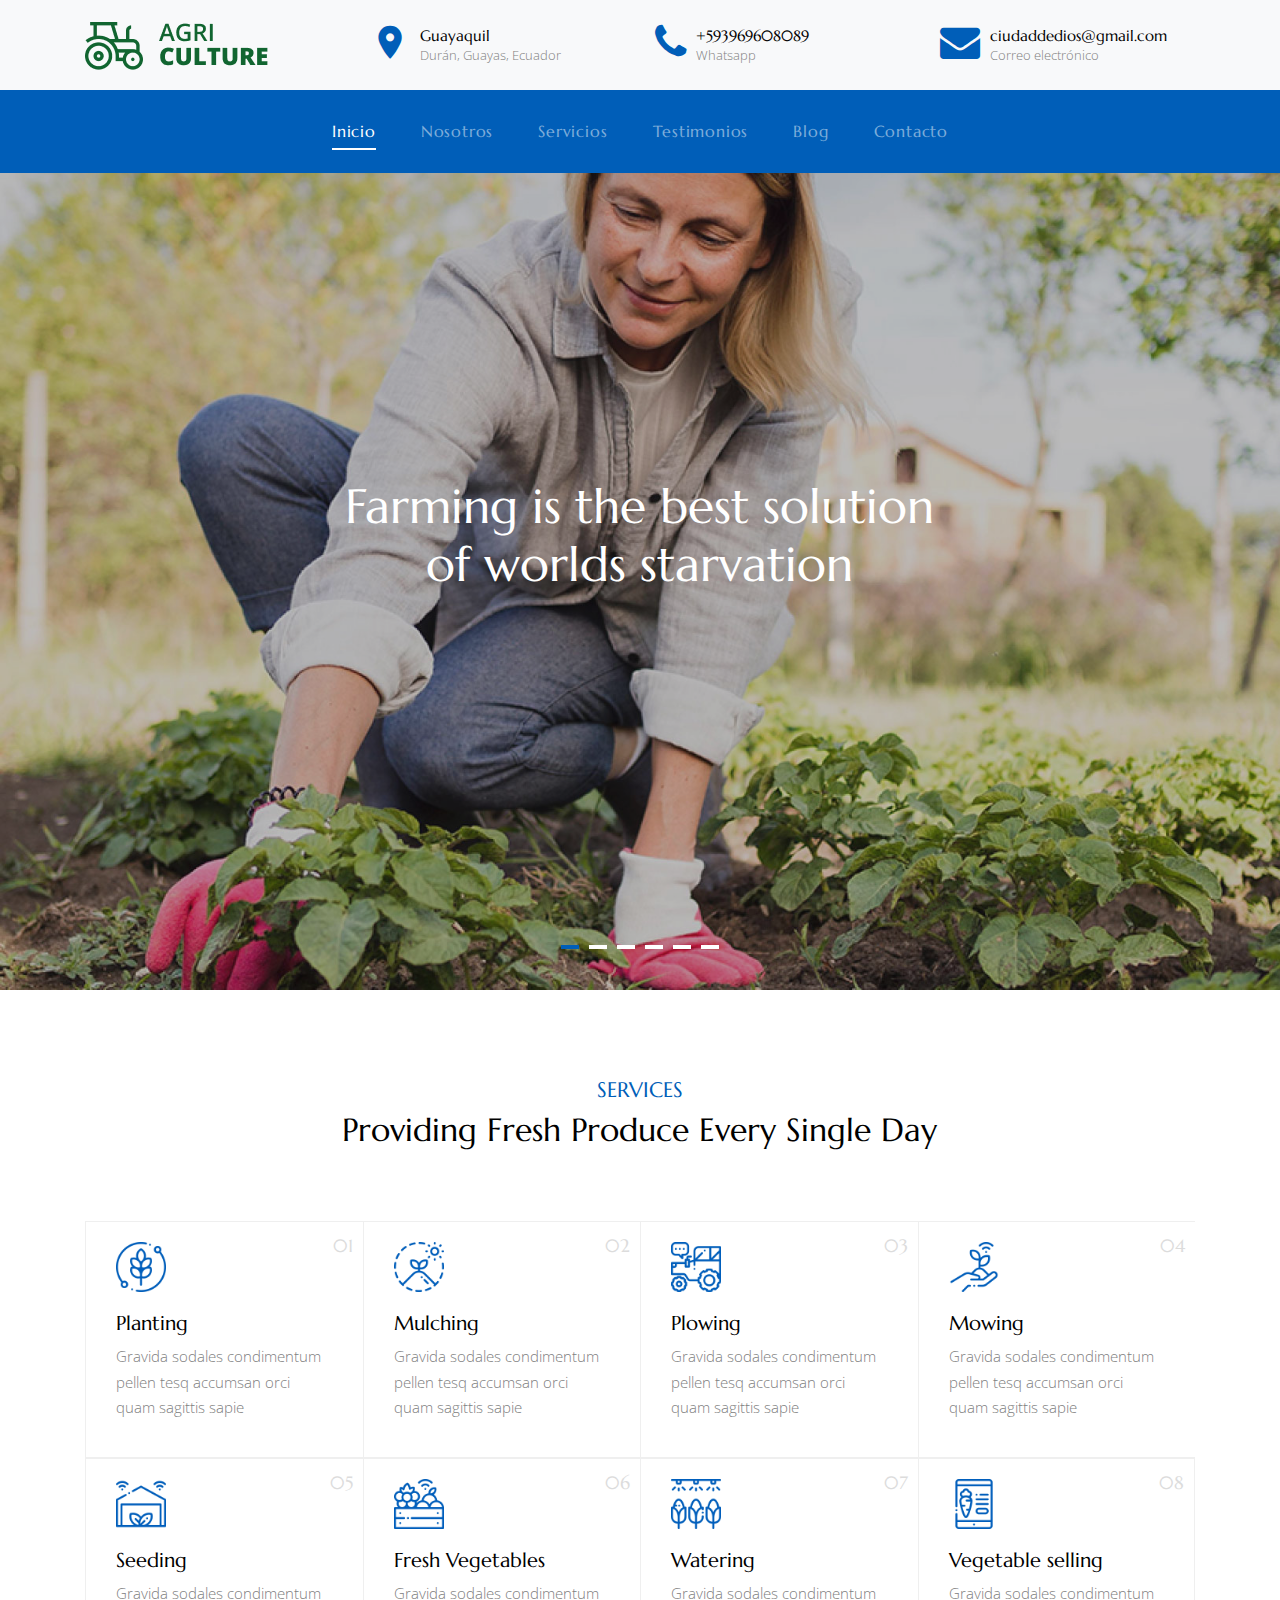
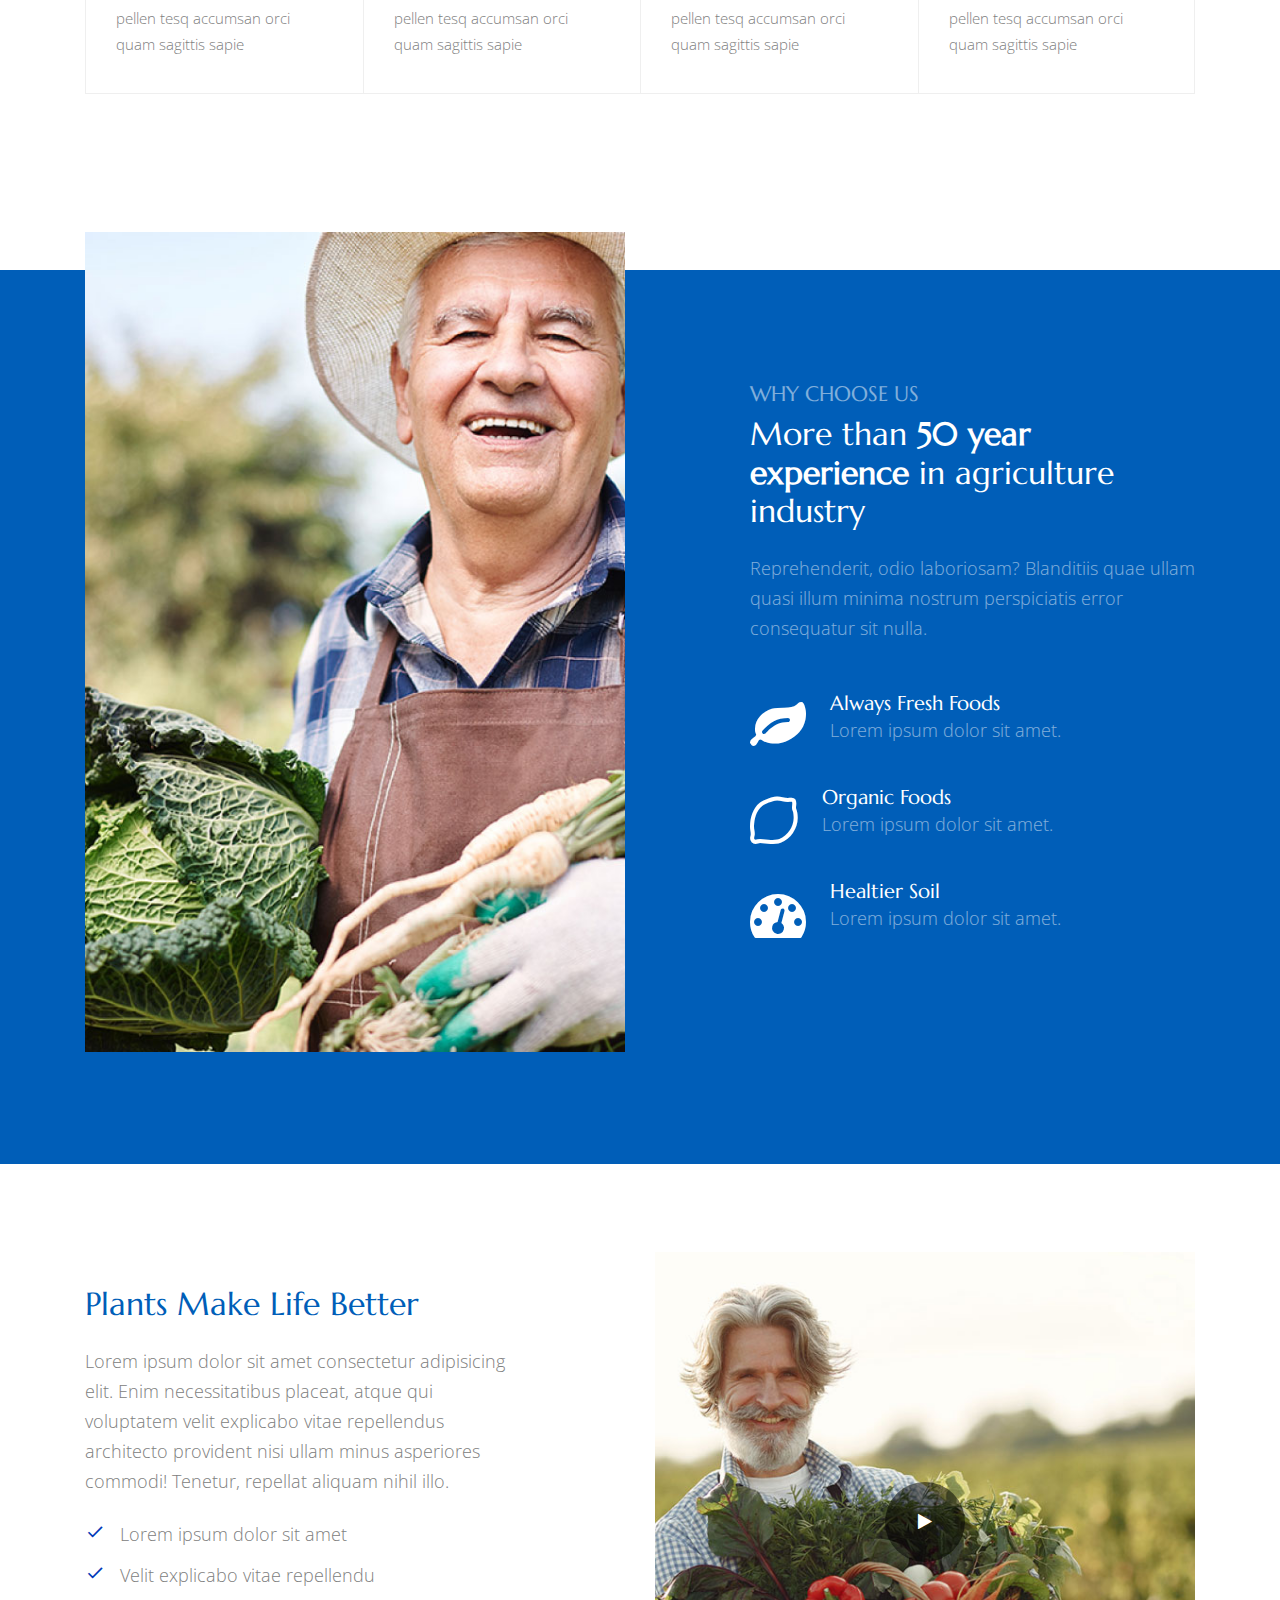
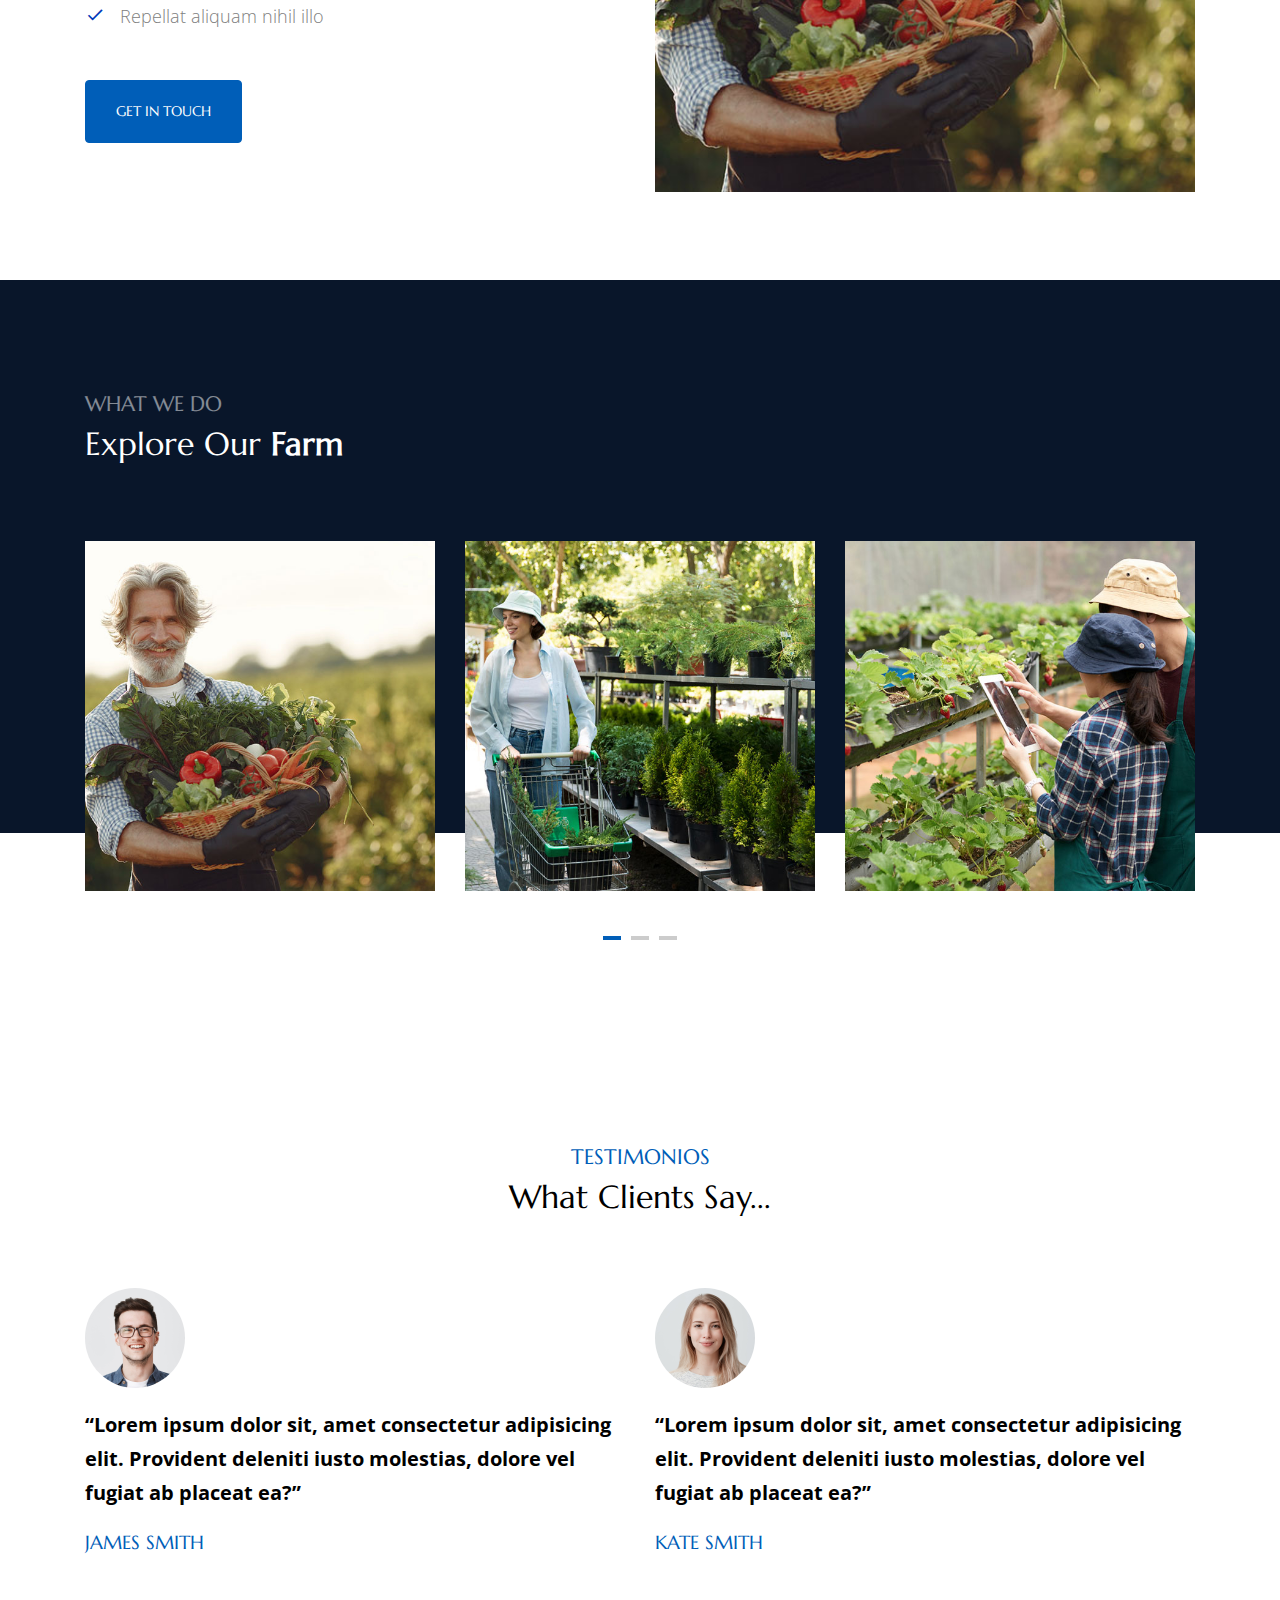
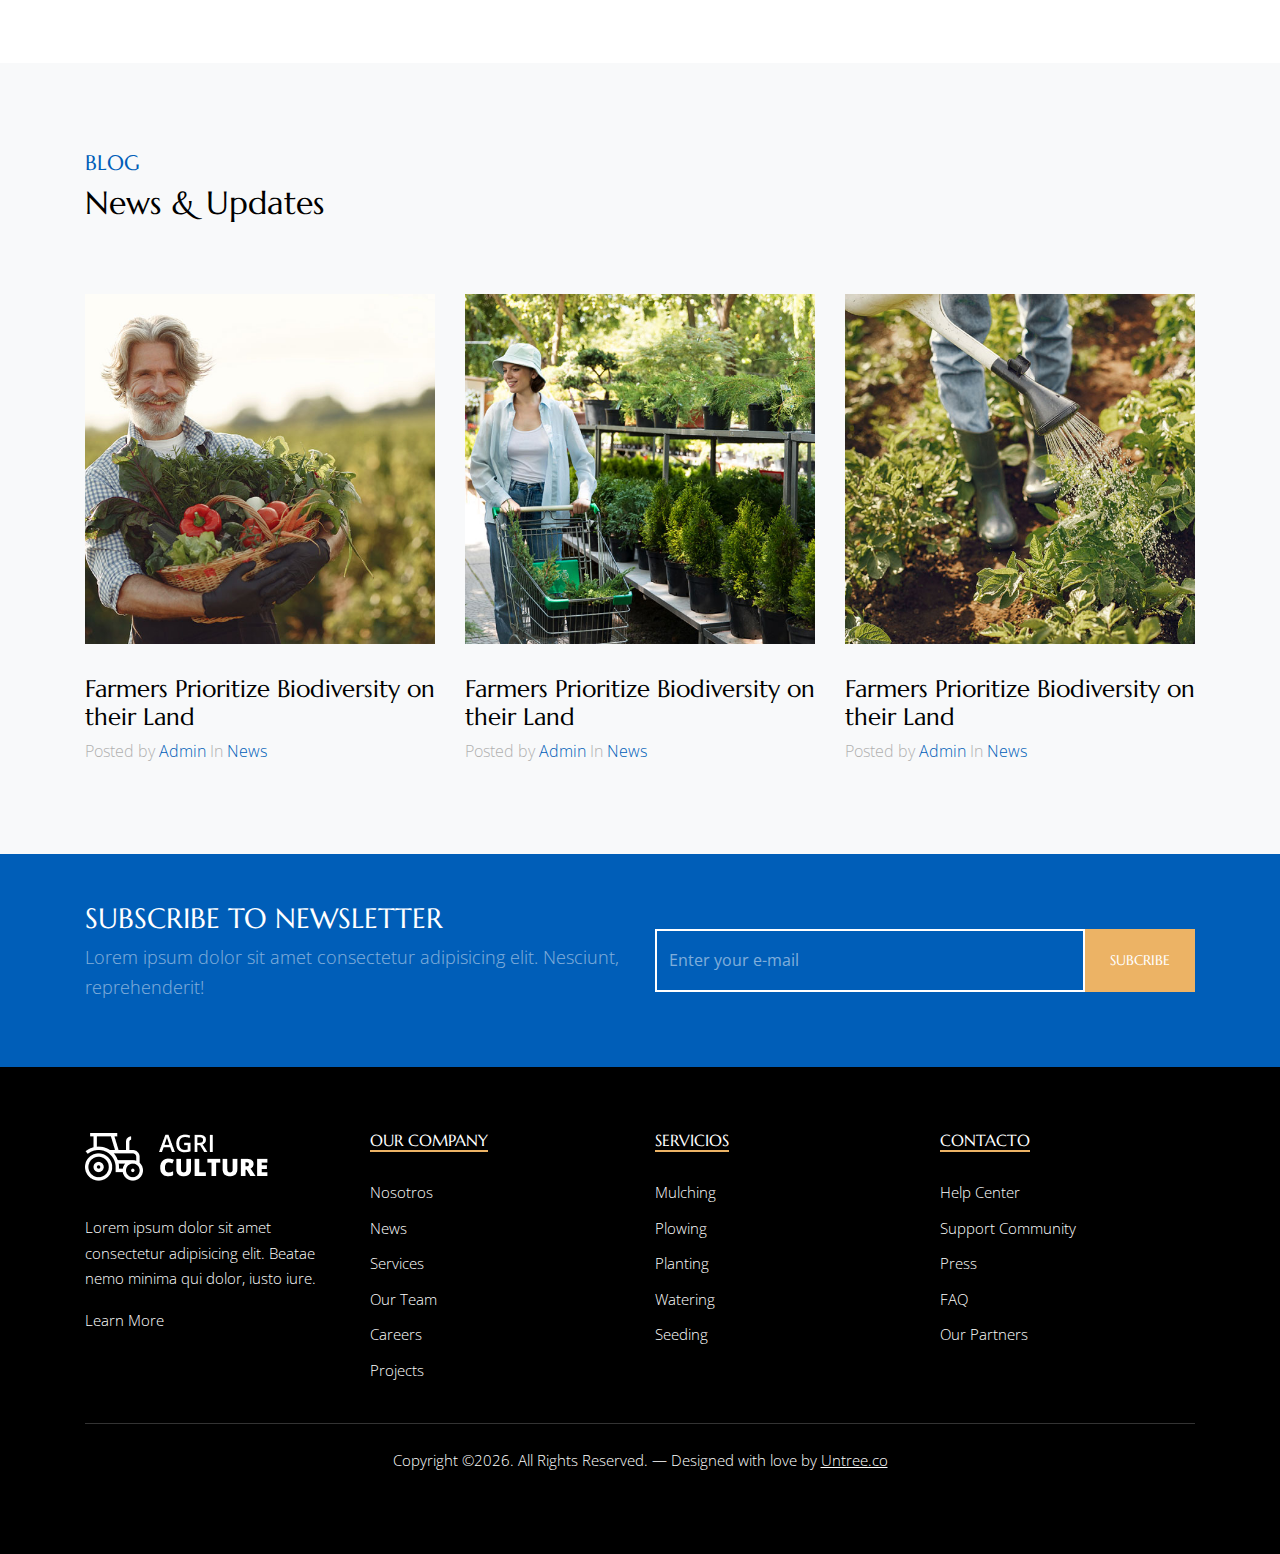
==== commit 8cc63bd5: "Nav bar" ====
--- a/index.html
+++ b/index.html
@@ -131,7 +131,7 @@
                       <a href="services.html" class="nav-link text-left">Servicios</a>
                     </li>
                     <li>
-                      <a href="testimonials.html" class="nav-link text-left">Testimonials</a>
+                      <a href="testimonials.html" class="nav-link text-left">Testimonios</a>
                     </li>
                     <li><a href="blog.html" class="nav-link text-left">Blog</a></li>
                     <li>
@@ -504,7 +504,7 @@
         <div class="container">
           <div class="row justify-content-center">
             <div class="col-12 mb-5 text-center">
-              <h3 class="section-subtitle">Testimonial</h3>
+              <h3 class="section-subtitle">Testimonios</h3>
               <h2 class="section-title text-black mb-4">What Clients Say...</h2>
             </div>
           </div>
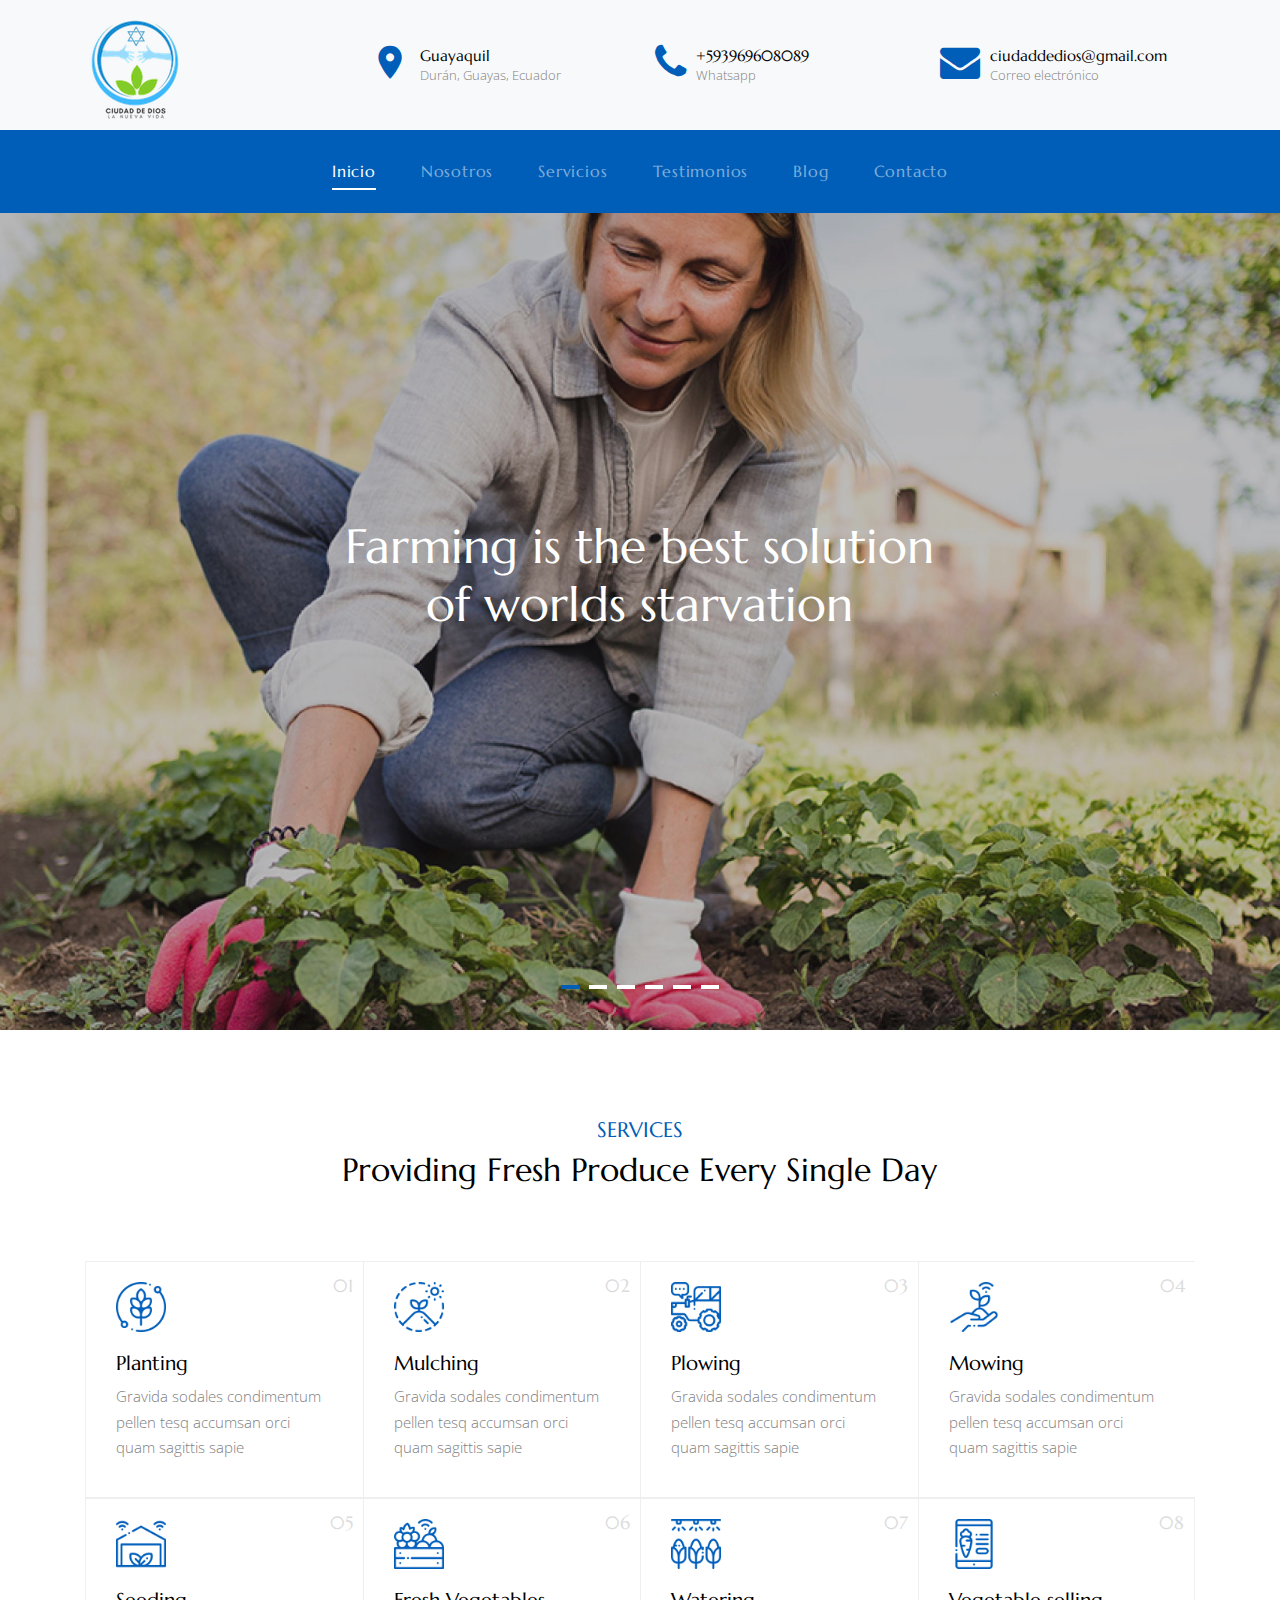
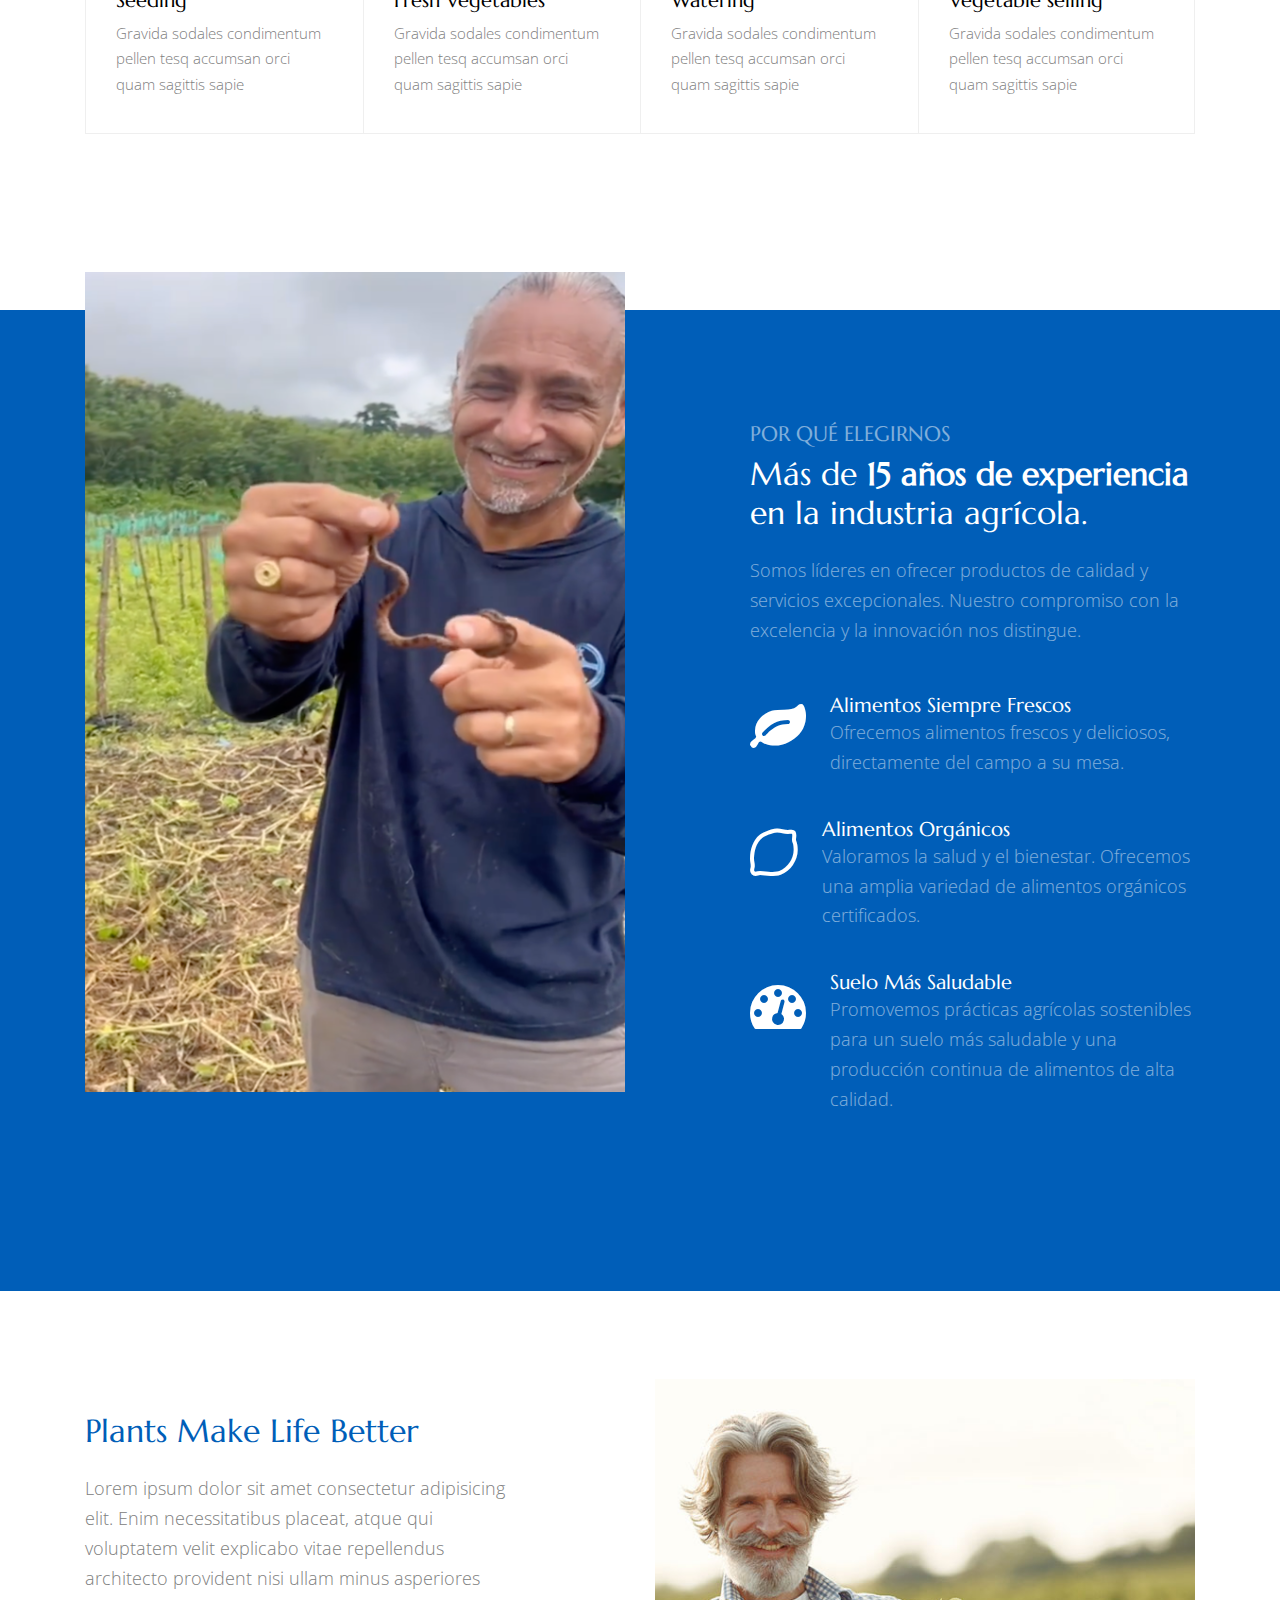
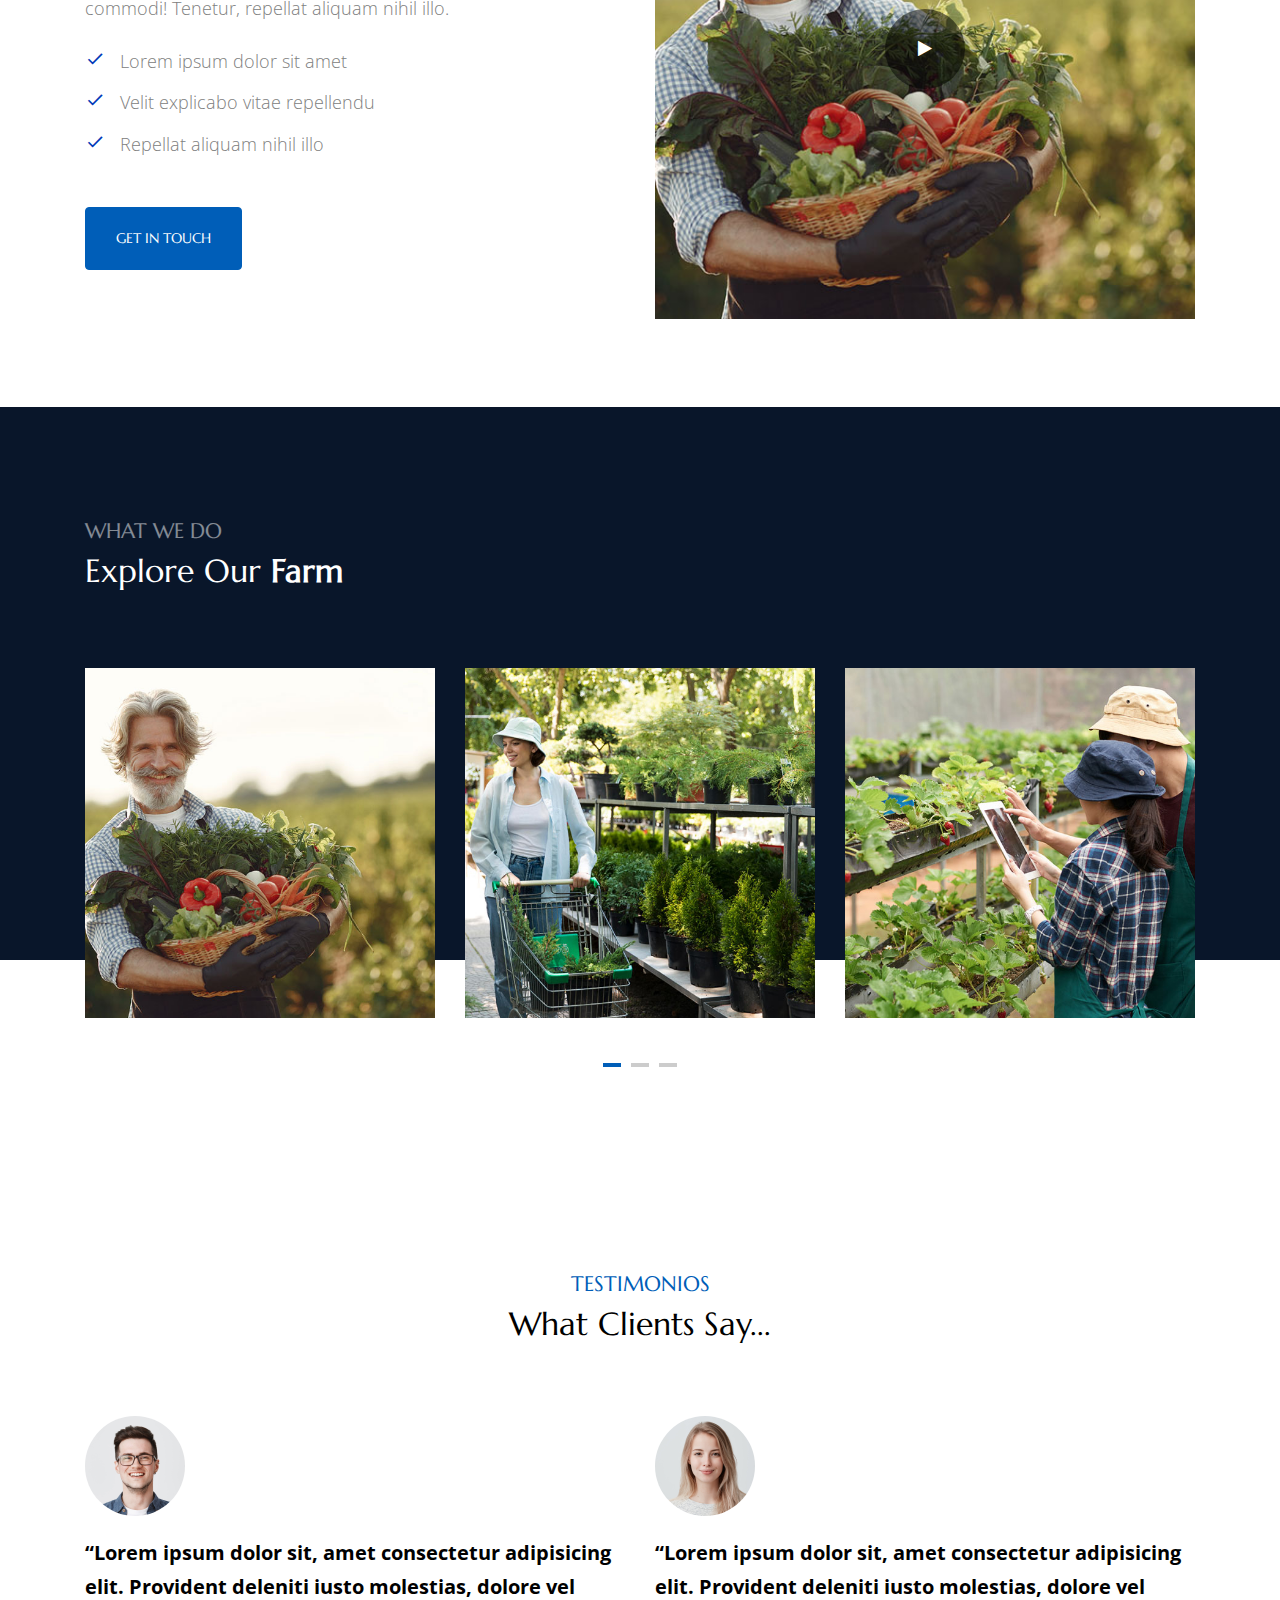
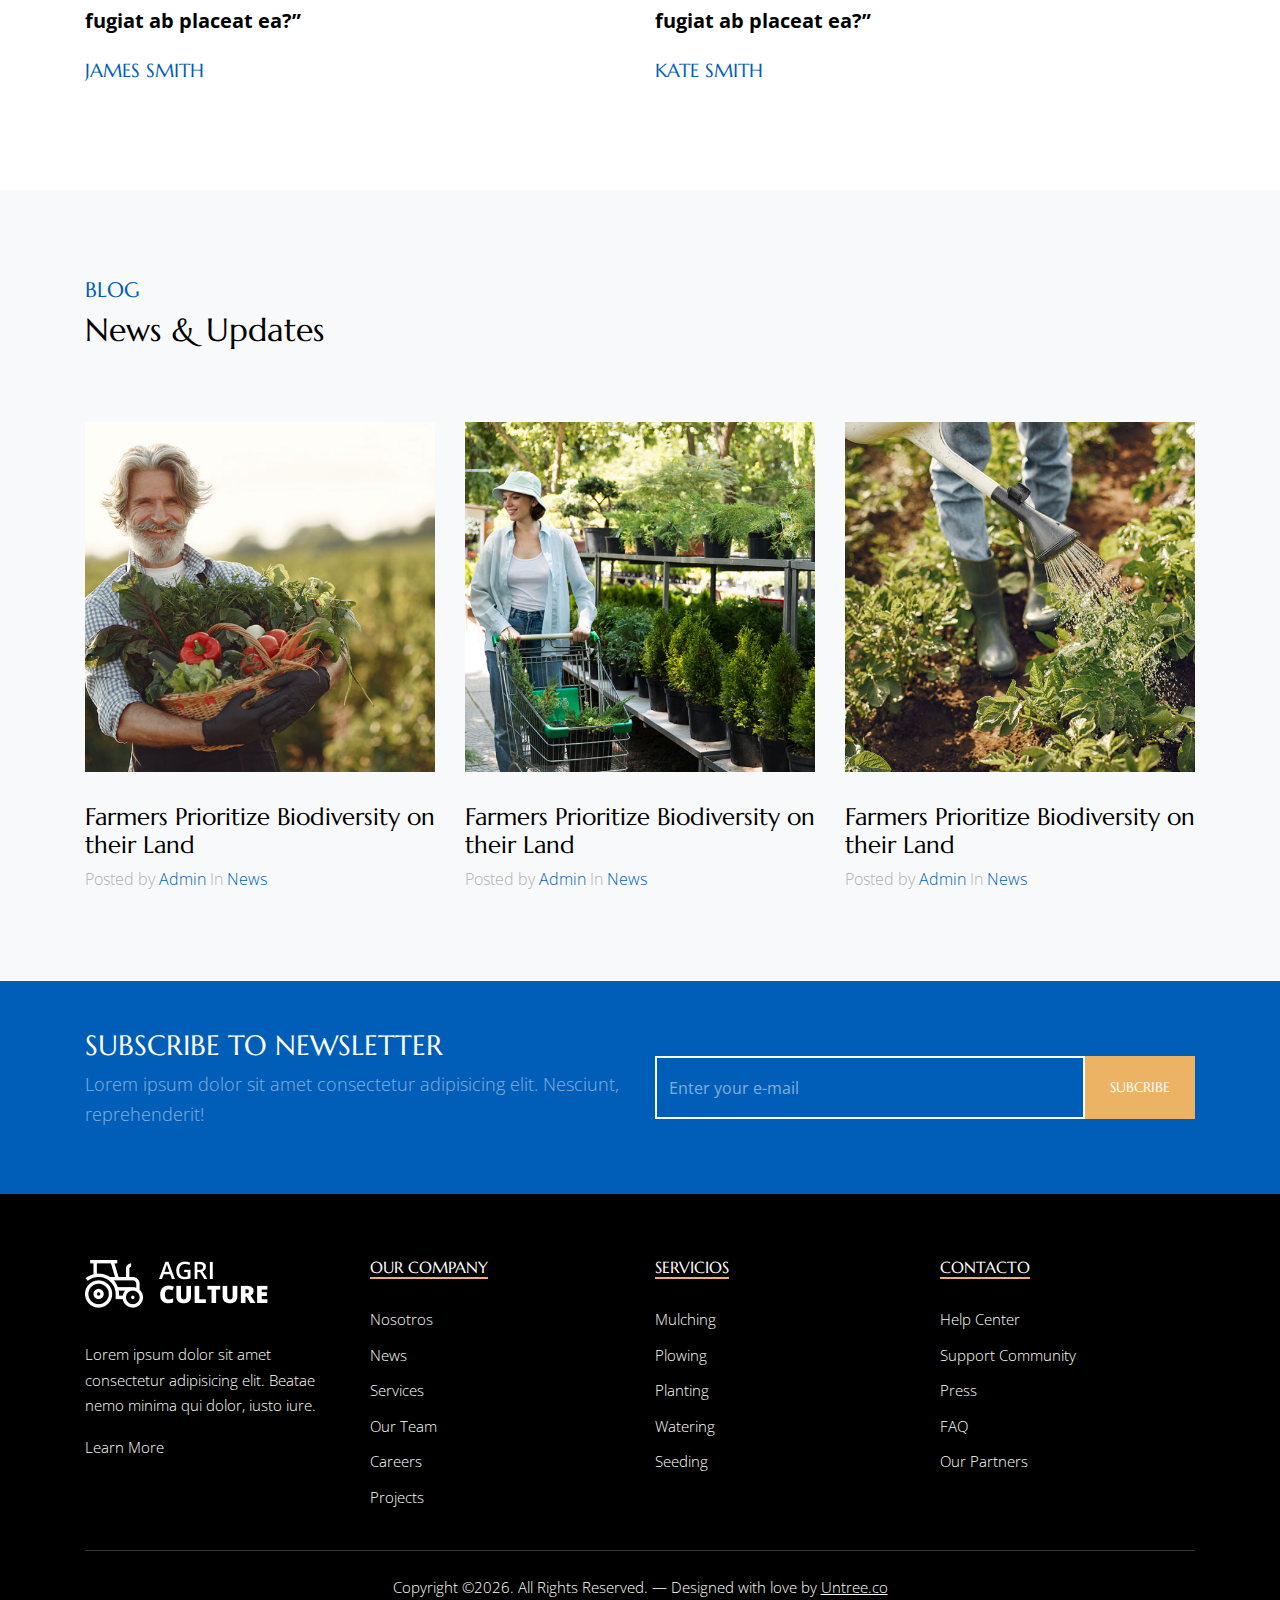
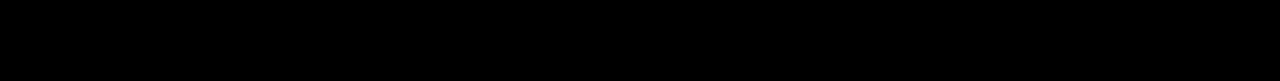
==== commit cd0bd2d7: "update index about" ====
--- a/index.html
+++ b/index.html
@@ -339,30 +339,30 @@
                 <img src="images/img_long_5.jpg" alt="Image " class="img-fluid img-overlap">
               </div>
               <div class="col-lg-5 ml-auto">
-                <h3 class="section-subtitle text-white opacity-50">Why Choose Us</h3>
-                <h2 class="section-title mb-4">More than <strong>50 year experience</strong> in agriculture industry</h2>
-                <p class="opacity-50">Reprehenderit, odio laboriosam? Blanditiis quae ullam quasi illum minima nostrum perspiciatis error consequatur sit nulla.</p>
+                <h3 class="section-subtitle text-white opacity-50">Por Qué Elegirnos</h3>
+                <h2 class="section-title mb-4">Más de <strong>15 años de experiencia</strong> en la industria agrícola.</h2>
+                <p class="opacity-50">Somos líderes en ofrecer productos de calidad y servicios excepcionales. Nuestro compromiso con la excelencia y la innovación nos distingue.</p>
 
                 <div class="row my-5">
                   <div class="col-lg-12 d-flex align-items-start mb-4">
                     <span class="icon-leaf mr-4 display-4"></span>
                     <div>
-                      <h4 class="m-0 h5 text-white">Always Fresh Foods</h4>
-                      <p class="text-white opacity-50">Lorem ipsum dolor sit amet.</p>
+                      <h4 class="m-0 h5 text-white">Alimentos Siempre Frescos</h4>
+                      <p class="text-white opacity-50">Ofrecemos alimentos frescos y deliciosos, directamente del campo a su mesa.</p>
                     </div>
                   </div>
                   <div class="col-lg-12 d-flex align-items-start mb-4">
                     <span class="icon-lemon-o mr-4 display-4"></span>
                     <div>
-                      <h4 class="m-0 h5 text-white">Organic Foods</h4>
-                      <p class="text-white opacity-50">Lorem ipsum dolor sit amet.</p>
+                      <h4 class="m-0 h5 text-white">Alimentos Orgánicos</h4>
+                      <p class="text-white opacity-50">Valoramos la salud y el bienestar. Ofrecemos una amplia variedad de alimentos orgánicos certificados.</p>
                     </div>
                   </div>
                   <div class="col-lg-12 d-flex align-items-start">
                     <span class="icon-dashboard mr-4 display-4"></span>
                     <div>
-                      <h4 class="m-0 h5 text-white">Healtier Soil</h4>
-                      <p class="text-white opacity-50">Lorem ipsum dolor sit amet.</p>
+                      <h4 class="m-0 h5 text-white">Suelo Más Saludable</h4>
+                      <p class="text-white opacity-50">Promovemos prácticas agrícolas sostenibles para un suelo más saludable y una producción continua de alimentos de alta calidad.</p>
                     </div>
                   </div>
 
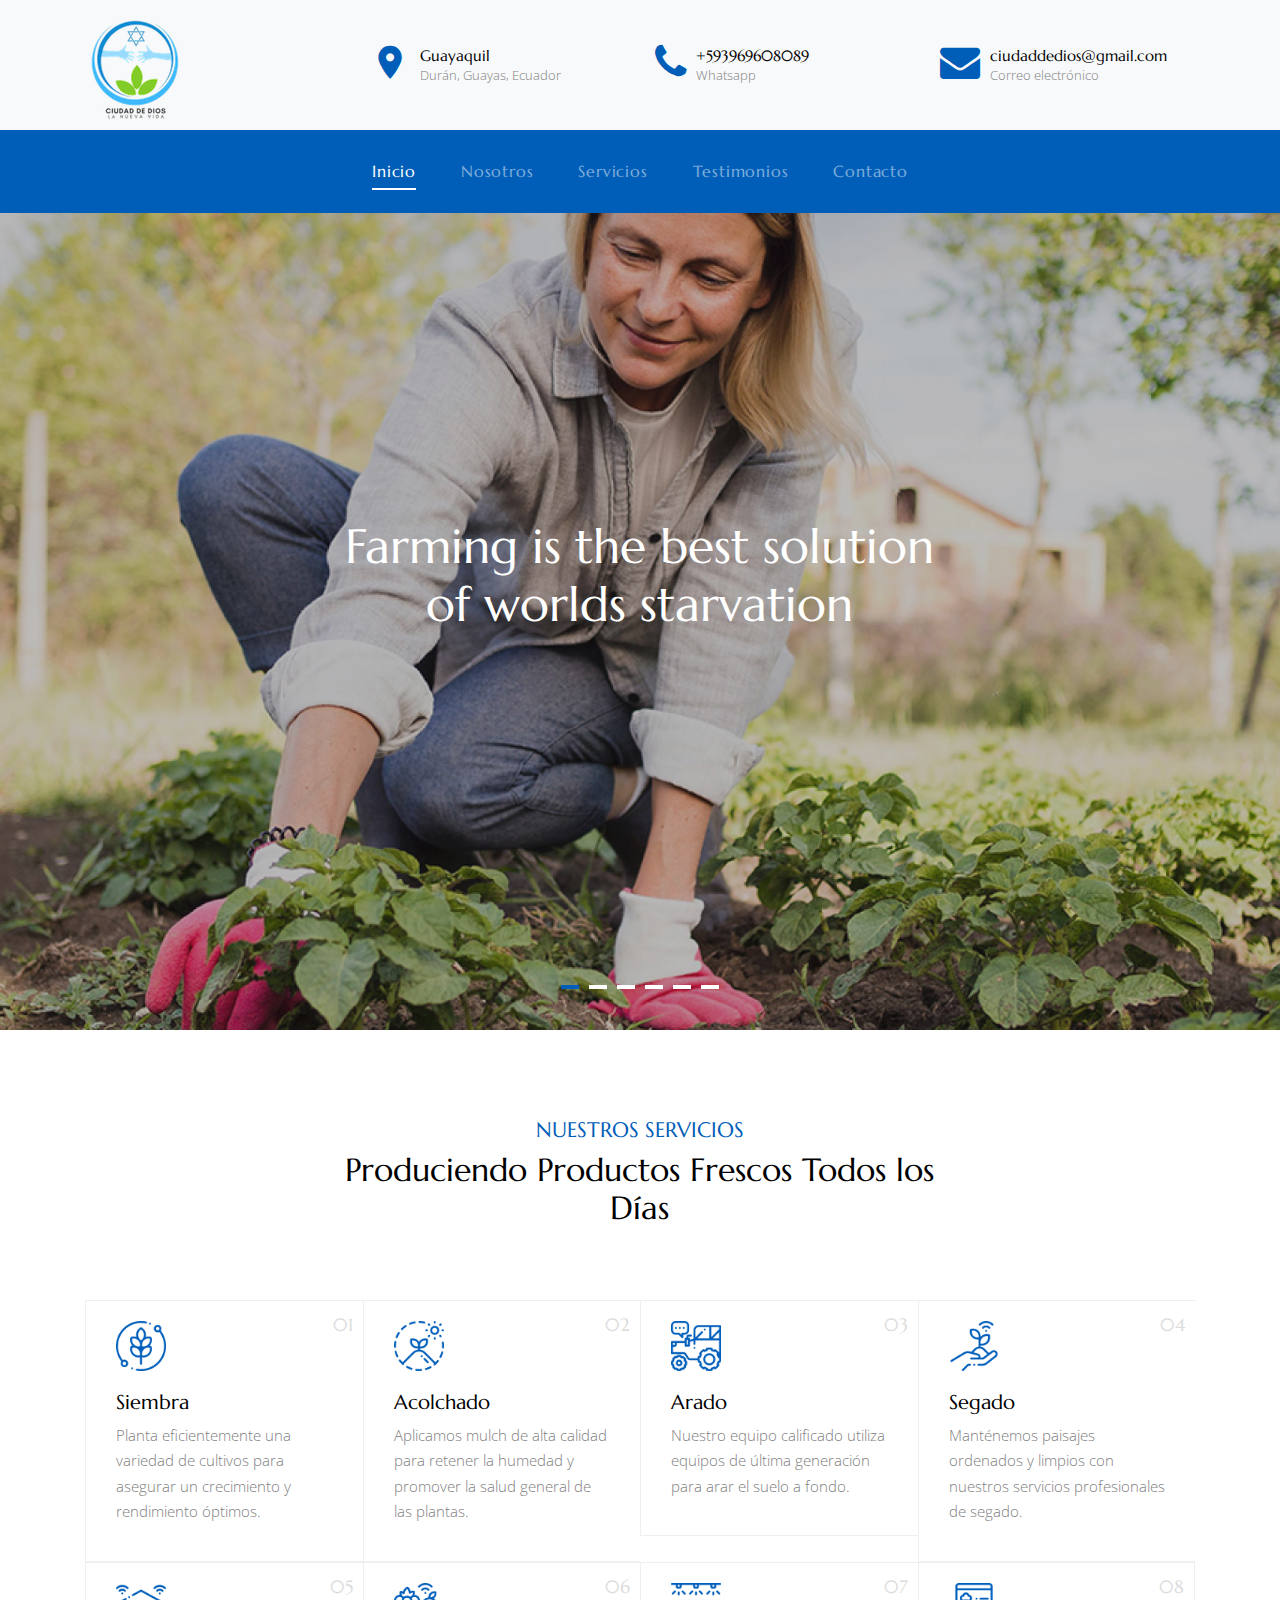
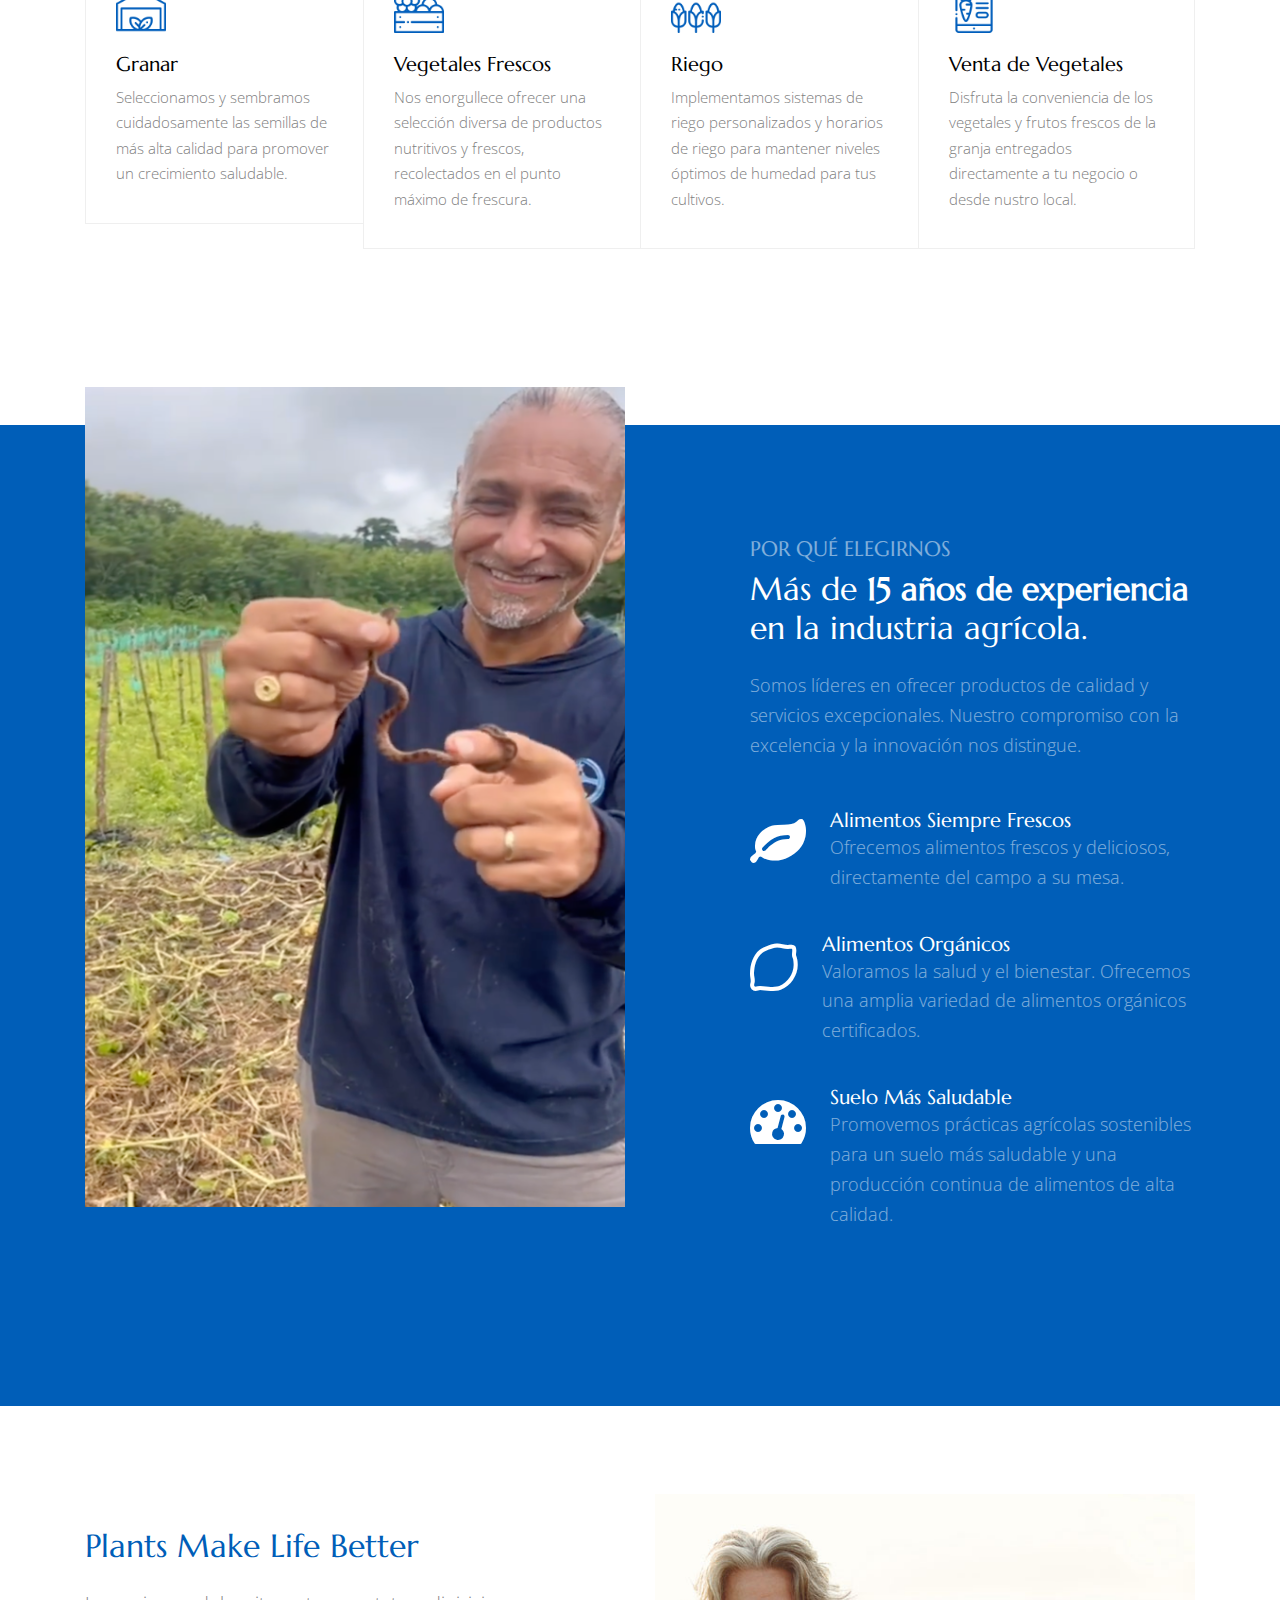
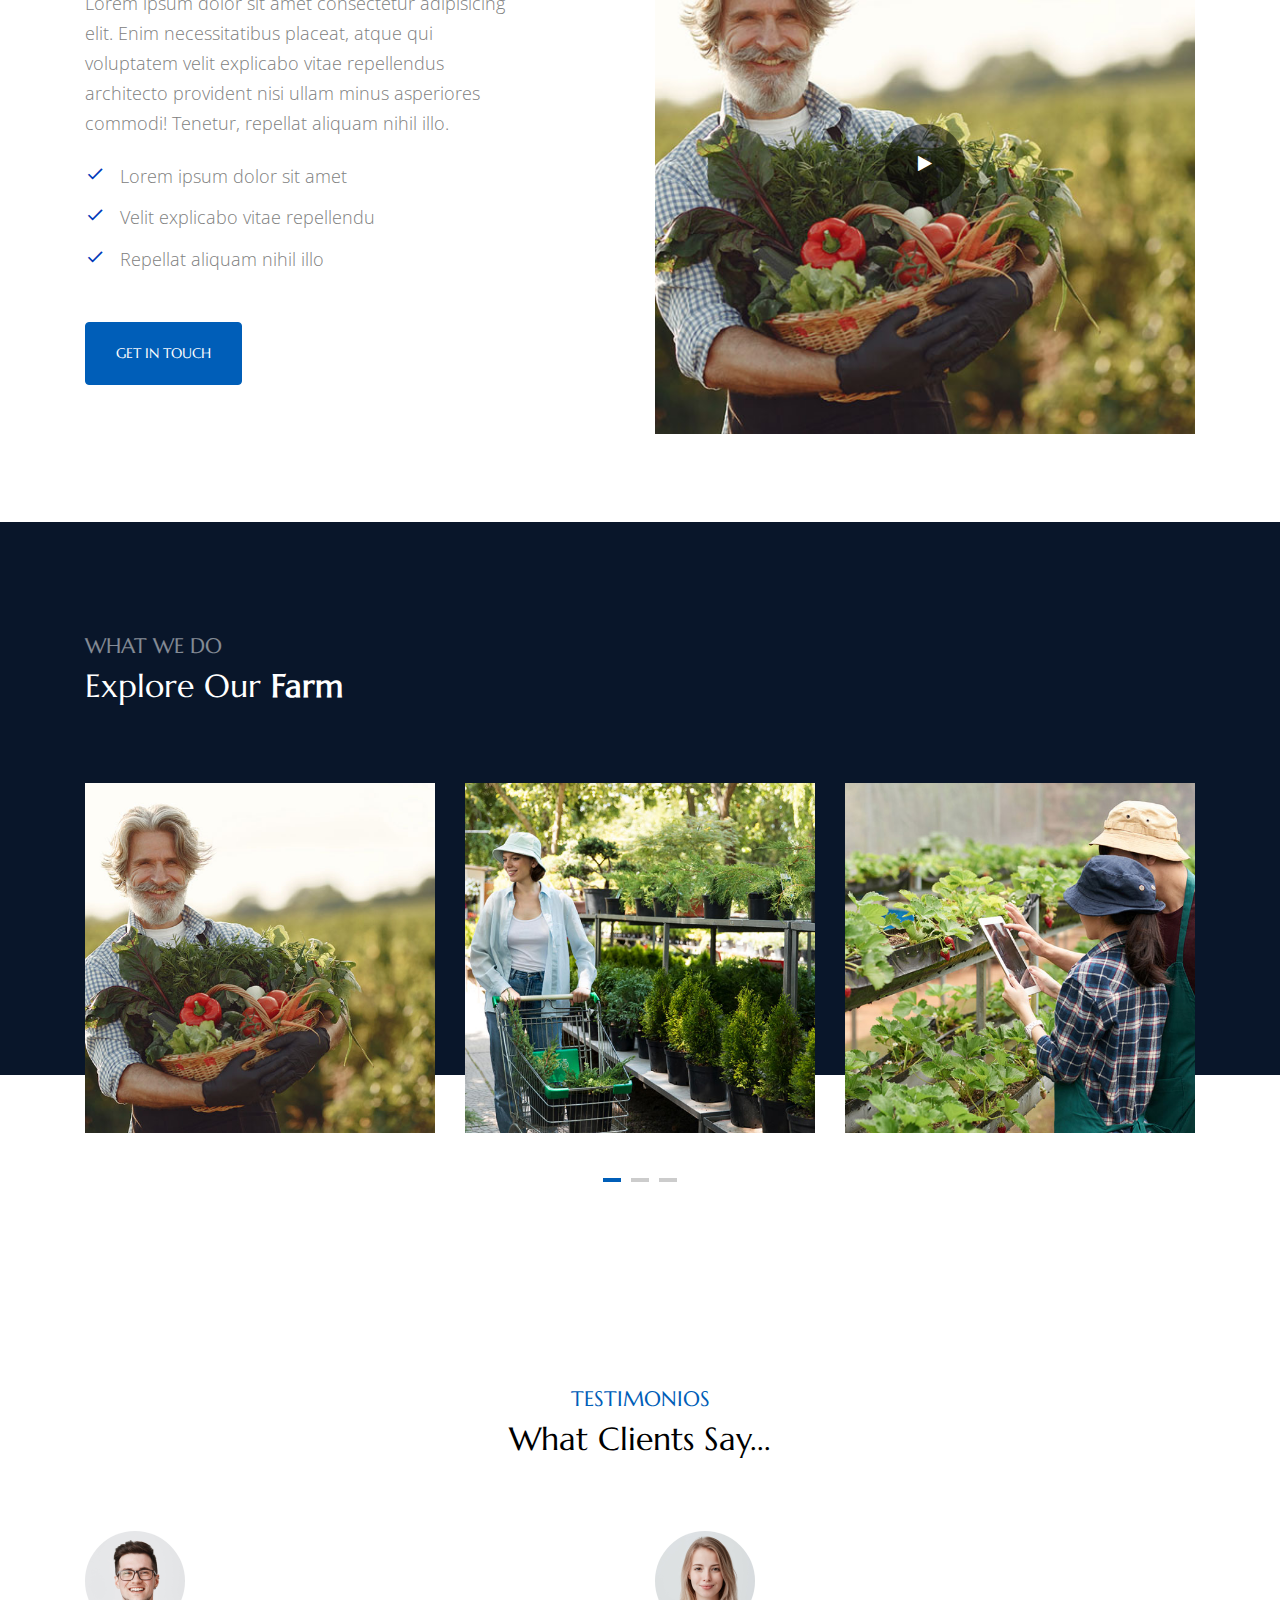
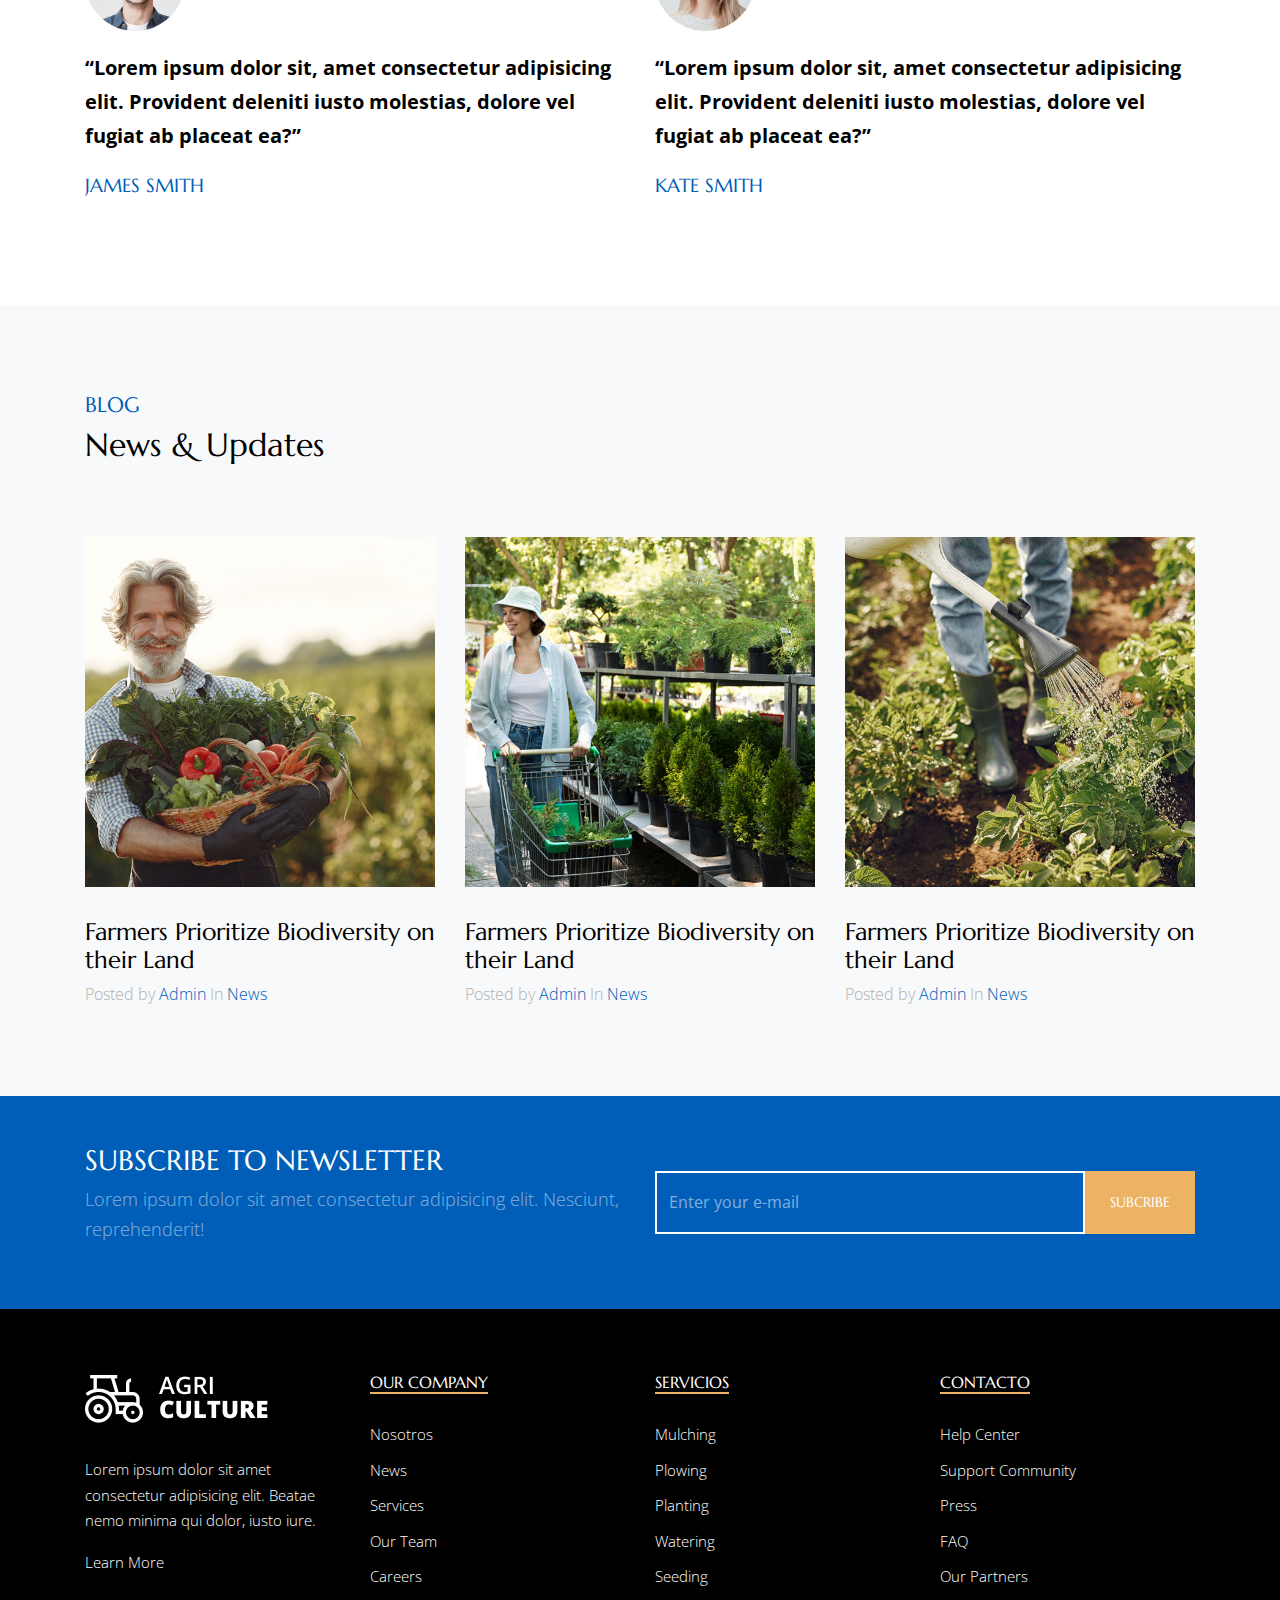
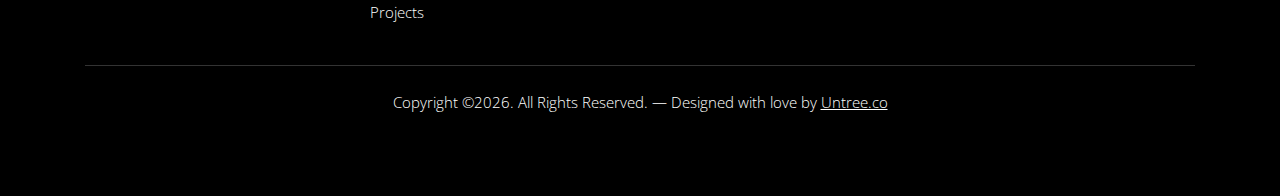
==== commit 81c92b1a: "Chnged nav menu" ====
--- a/index.html
+++ b/index.html
@@ -133,7 +133,6 @@
                     <li>
                       <a href="testimonials.html" class="nav-link text-left">Testimonios</a>
                     </li>
-                    <li><a href="blog.html" class="nav-link text-left">Blog</a></li>
                     <li>
                       <a href="contact.html" class="nav-link text-left">Contacto</a>
                     </li>
@@ -223,8 +222,8 @@
         <div class="container">
           <div class="row mb-5 justify-content-center text-center">
             <div class="col-lg-7">
-              <h3 class="section-subtitle">Services</h3>
-              <h2 class="section-title mb-4 text-black">Providing Fresh Produce Every Single Day</h2>
+              <h3 class="section-subtitle">Nuestros Servicios</h3>
+              <h2 class="section-title mb-4 text-black">Produciendo Productos Frescos Todos los Días</h2>
             </div>
           </div>
           <div class="row no-gutters">
@@ -235,8 +234,8 @@
                   <img src="images/icon-1.png" alt="Image" class="img-fluid">
                 </div>
                 <div class="service-1-content">
-                  <h3 class="service-heading">Planting</h3>
-                  <p>Gravida sodales condimentum pellen tesq accumsan orci quam sagittis sapie</p>
+                  <h3 class="service-heading">Siembra</h3>
+                  <p>Planta eficientemente una variedad de cultivos para asegurar un crecimiento y rendimiento óptimos.</p>
                 </div>
               </div>
             </div>
@@ -247,8 +246,8 @@
                   <img src="images/icon-2.png" alt="Image" class="img-fluid">
                 </div>
                 <div class="service-1-content">
-                  <h3 class="service-heading">Mulching</h3>
-                  <p>Gravida sodales condimentum pellen tesq accumsan orci quam sagittis sapie</p>
+                  <h3 class="service-heading">Acolchado</h3>
+                  <p>Aplicamos mulch de alta calidad para retener la humedad y promover la salud general de las plantas.</p>
                 </div>
               </div>
             </div>
@@ -259,8 +258,8 @@
                   <img src="images/icon-3.png" alt="Image" class="img-fluid">
                 </div>
                 <div class="service-1-content">
-                  <h3 class="service-heading">Plowing</h3>
-                  <p>Gravida sodales condimentum pellen tesq accumsan orci quam sagittis sapie</p>
+                  <h3 class="service-heading">Arado</h3>
+                  <p>Nuestro equipo calificado utiliza equipos de última generación para arar el suelo a fondo.</p>
                 </div>
               </div>
             </div>
@@ -271,8 +270,8 @@
                   <img src="images/icon-4.png" alt="Image" class="img-fluid">
                 </div>
                 <div class="service-1-content">
-                  <h3 class="service-heading">Mowing</h3>
-                  <p>Gravida sodales condimentum pellen tesq accumsan orci quam sagittis sapie</p>
+                  <h3 class="service-heading">Segado</h3>
+                  <p>Manténemos paisajes ordenados y limpios con nuestros servicios profesionales de segado.</p>
                 </div>
               </div>
             </div>
@@ -284,8 +283,8 @@
                   <img src="images/icon-5.png" alt="Image" class="img-fluid">
                 </div>
                 <div class="service-1-content">
-                  <h3 class="service-heading">Seeding</h3>
-                  <p>Gravida sodales condimentum pellen tesq accumsan orci quam sagittis sapie</p>
+                  <h3 class="service-heading">Granar</h3>
+                  <p>Seleccionamos y sembramos cuidadosamente las semillas de más alta calidad para promover un crecimiento saludable.</p>
                 </div>
               </div>
             </div>
@@ -296,8 +295,8 @@
                   <img src="images/icon-6.png" alt="Image" class="img-fluid">
                 </div>
                 <div class="service-1-content">
-                  <h3 class="service-heading">Fresh Vegetables</h3>
-                  <p>Gravida sodales condimentum pellen tesq accumsan orci quam sagittis sapie</p>
+                  <h3 class="service-heading">Vegetales Frescos</h3>
+                  <p>Nos enorgullece ofrecer una selección diversa de productos nutritivos y frescos, recolectados en el punto máximo de frescura.</p>
                 </div>
               </div>
             </div>
@@ -308,8 +307,8 @@
                   <img src="images/icon-7.png" alt="Image" class="img-fluid">
                 </div>
                 <div class="service-1-content">
-                  <h3 class="service-heading">Watering</h3>
-                  <p>Gravida sodales condimentum pellen tesq accumsan orci quam sagittis sapie</p>
+                  <h3 class="service-heading">Riego</h3>
+                  <p>Implementamos sistemas de riego personalizados y horarios de riego para mantener niveles óptimos de humedad para tus cultivos.</p>
                 </div>
               </div>
             </div>
@@ -320,8 +319,8 @@
                   <img src="images/icon-8.png" alt="Image" class="img-fluid">
                 </div>
                 <div class="service-1-content">
-                  <h3 class="service-heading">Vegetable selling</h3>
-                  <p>Gravida sodales condimentum pellen tesq accumsan orci quam sagittis sapie</p>
+                  <h3 class="service-heading">Venta de Vegetales</h3>
+                  <p>Disfruta la conveniencia de los vegetales y frutos frescos de la granja entregados directamente a tu negocio o desde nustro local.</p>
                 </div>
               </div>
             </div>
